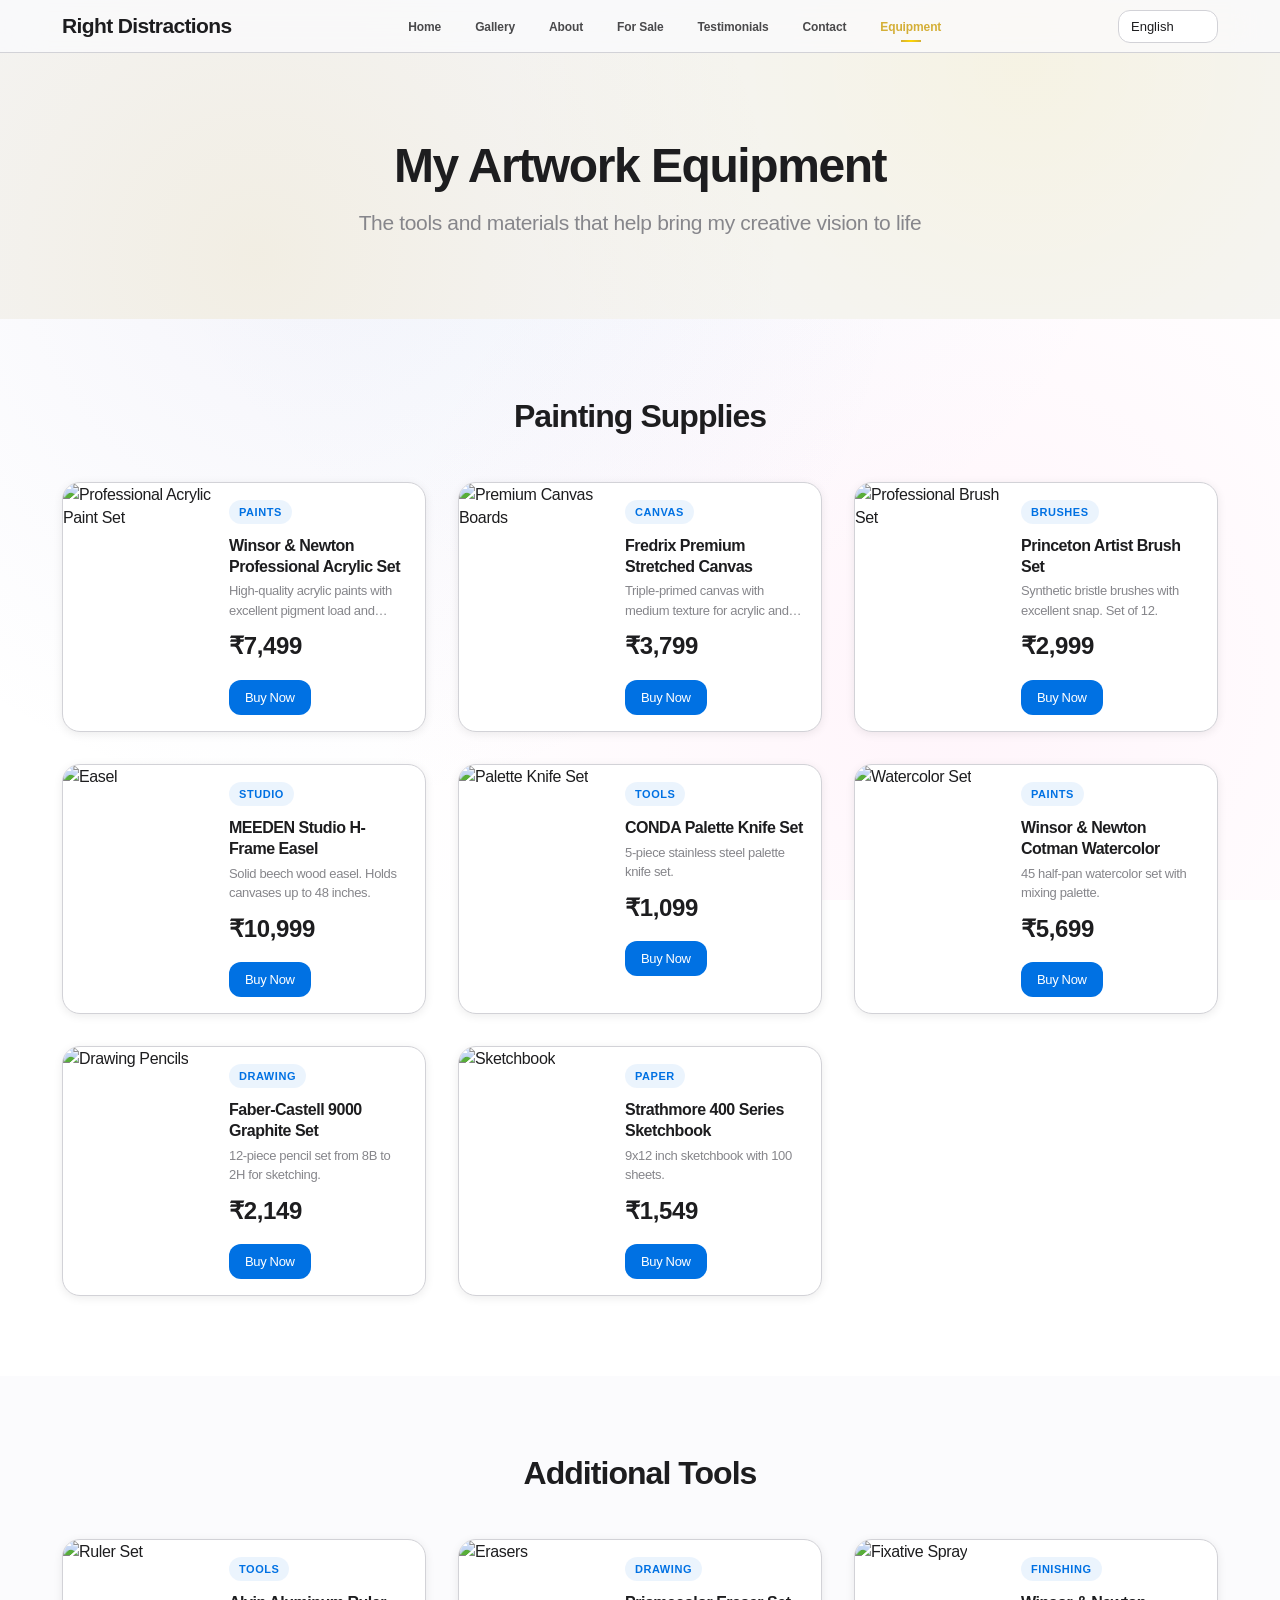
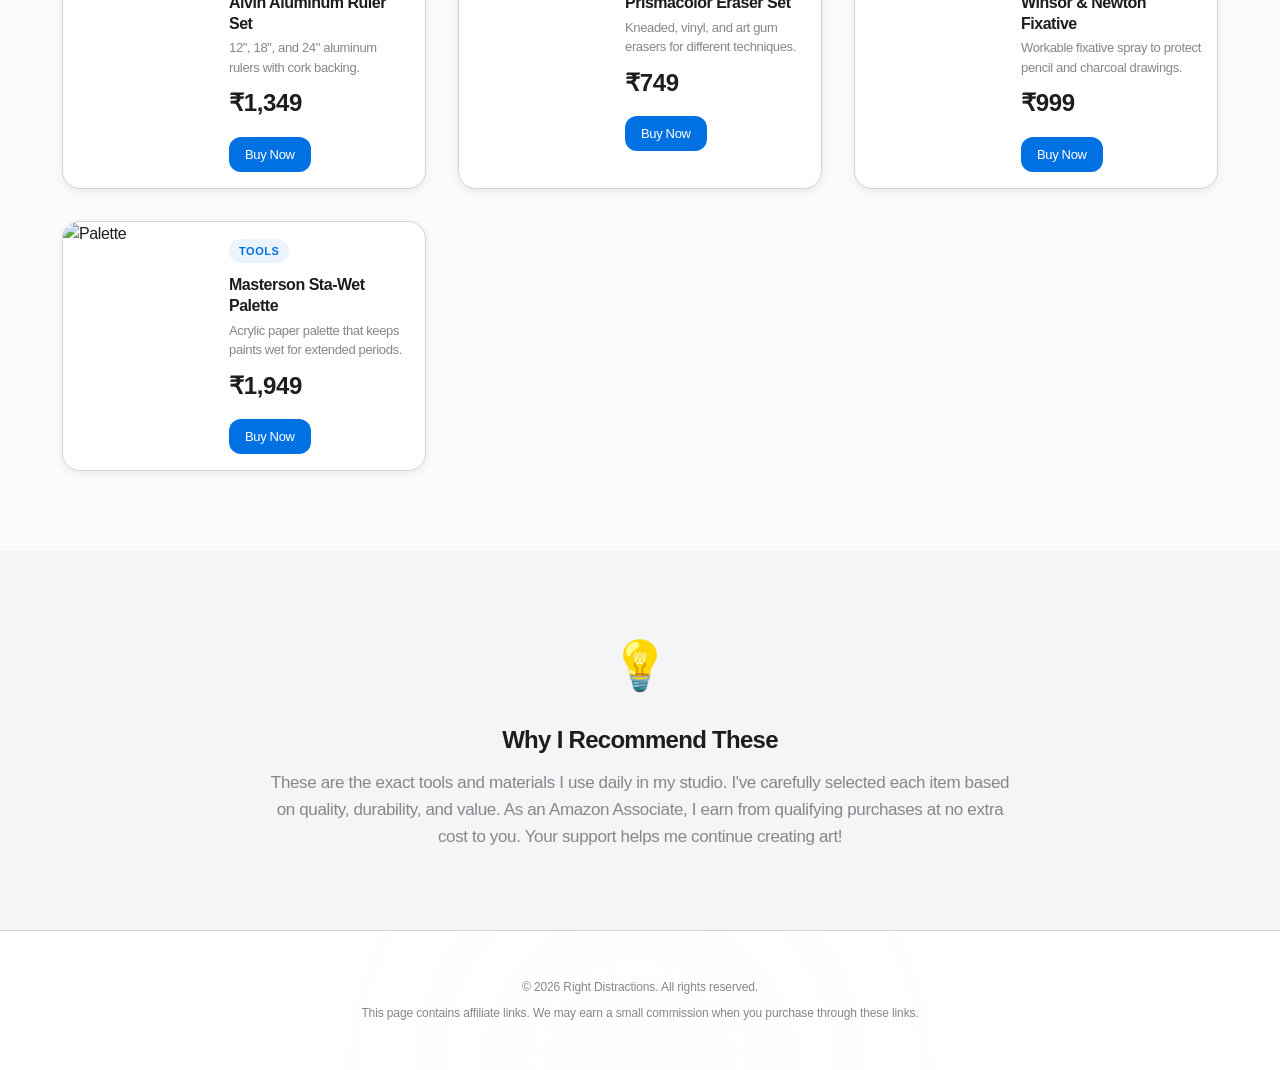
==== equipment.html @ 4f5cecbc "equipment page" ====
<!DOCTYPE html>
<html lang="en">
<head>
    <meta charset="UTF-8">
    <meta name="viewport" content="width=device-width, initial-scale=1.0">

    <!-- SEO Meta Tags -->
    <meta name="description" content="Artwork Equipment - Discover the tools and materials I use to create my masterpieces. Shop professional art supplies.">
    <meta name="keywords" content="art supplies, painting equipment, artist tools, professional art materials, brushes, canvas, paints">
    <meta name="author" content="Right Distractions">
    <meta name="robots" content="index, follow">
    <link rel="canonical" href="https://rightdistractions.com/equipment">
    
    <!-- Open Graph / Facebook -->
    <meta property="og:type" content="website">
    <meta property="og:url" content="https://rightdistractions.com/equipment">
    <meta property="og:title" content="My Artwork Equipment — Right Distractions">
    <meta property="og:description" content="Discover the tools and materials I use to create my masterpieces.">
    <meta property="og:image" content="https://images.unsplash.com/photo-1513364776144-60967b0f800f?w=1200&h=630&fit=crop">
    
    <!-- Twitter -->
    <meta property="twitter:card" content="summary_large_image">
    <meta property="twitter:url" content="https://rightdistractions.com/equipment">
    <meta property="twitter:title" content="My Artwork Equipment — Right Distractions">
    <meta property="twitter:description" content="Discover the tools and materials I use to create my masterpieces.">
    <meta property="twitter:image" content="https://images.unsplash.com/photo-1513364776144-60967b0f800f?w=1200&h=630&fit=crop">
    
    <meta name="referrer" content="strict-origin-when-cross-origin">
    <meta http-equiv="X-Content-Type-Options" content="nosniff">
    <meta http-equiv="X-Frame-Options" content="SAMEORIGIN">
    <meta http-equiv="X-XSS-Protection" content="1; mode=block">

    <!-- Performance: Preconnect to external domains -->
    <link rel="preconnect" href="https://images.unsplash.com">
    <link rel="dns-prefetch" href="https://images.unsplash.com">
    
    <!-- Performance: Preload critical resources -->
    <link rel="preload" href="styles.css" as="style">
    
    <title>My Artwork Equipment — Right Distractions</title>
    <link rel="stylesheet" href="styles.css">
    <style>
        .equipment-page {
            background-image: 
                radial-gradient(circle at 25% 25%, rgba(120, 119, 198, 0.08) 0%, transparent 50%),
                radial-gradient(circle at 75% 75%, rgba(255, 119, 198, 0.08) 0%, transparent 50%),
                radial-gradient(circle at 50% 10%, rgba(119, 198, 255, 0.06) 0%, transparent 50%),
                linear-gradient(135deg, rgba(255, 255, 255, 0.7) 0%, rgba(255, 255, 255, 0) 70%);
            background-position: 25% 25%, 75% 75%, 50% 10%, 0 0;
            background-size: 100% 100%, 100% 100%, 100% 100%, 100% 100%;
            background-repeat: no-repeat, no-repeat, no-repeat, no-repeat;
            background-attachment: fixed, fixed, fixed, fixed;
        }
        
        .equipment-page .container::before {
            display: none;
        }
        
        /* Back to Top Button - Equipment Page */
        .back-to-top {
            opacity: 0;
            visibility: hidden;
            transform: translateY(20px);
            transition: all 0.3s ease;
        }
        
        .back-to-top.visible {
            opacity: 1;
            visibility: visible;
            transform: translateY(0);
        }
    </style>

    <!-- Google tag (gtag.js) -->
    <script async src="https://www.googletagmanager.com/gtag/js?id=G-NQR70B5Y78"></script>
    <script>
        window.dataLayer = window.dataLayer || [];
        function gtag(){dataLayer.push(arguments);}
        gtag('js', new Date());
        gtag('config', 'G-NQR70B5Y78');
    </script>
    
    <!-- Service Worker Registration for caching -->
    <script>
        if ('serviceWorker' in navigator) {
            window.addEventListener('load', () => {
                navigator.serviceWorker.register('/sw.js')
                    .then((registration) => {
                        console.log('SW registered: ', registration);
                    })
                    .catch((error) => {
                        console.log('SW registration failed: ', error);
                    });
            });
        }
    </script>
</head>
<body class="equipment-page">
    <header class="header">
        <nav class="nav">
            <div class="nav-brand">
                <a href="index.html"><h1>Right Distractions</h1></a>
            </div>
            <ul class="nav-menu">
                <li><a href="index.html#home" class="nav-link" data-i18n="nav.home">Home</a></li>
                <li><a href="index.html#gallery" class="nav-link" data-i18n="nav.gallery">Gallery</a></li>
                <li><a href="index.html#about" class="nav-link" data-i18n="nav.about">About</a></li>
                <li><a href="index.html#for-sale" class="nav-link" data-i18n="nav.forsale">For Sale</a></li>
                <li><a href="index.html#testimonials" class="nav-link" data-i18n="nav.testimonials">Testimonials</a></li>
                <li><a href="index.html#contact" class="nav-link" data-i18n="nav.contact">Contact</a></li>
                <li><a href="equipment.html" class="nav-link active" data-i18n="nav.equipment">Equipment</a></li>
            </ul>
            <div class="hamburger">
                <span></span>
                <span></span>
                <span></span>
            </div>
            <div class="language-switcher">
                <select id="languageSelect" aria-label="Select language">
                    <option value="en">English</option>
                    <option value="es">Español</option>
                    <option value="fr">Français</option>
                    <option value="de">Deutsch</option>
                    <option value="kn">ಕನ್ನಡ</option>
                </select>
            </div>
        </nav>
    </header>

    <main>
        <!-- Equipment Hero Section -->
        <section class="equipment-hero">
            <div class="container">
                <div class="equipment-hero-content">
                    <h1 class="equipment-hero-title" data-i18n="equipment.heroTitle">My Artwork Equipment</h1>
                    <p class="equipment-hero-subtitle" data-i18n="equipment.heroSubtitle">The tools and materials that help bring my creative vision to life</p>
                </div>
            </div>
        </section>

        <!-- Painting Supplies Section -->
        <section class="equipment-section">
            <div class="container">
                <h2 class="section-title" data-i18n="equipment.paintingSupplies">Painting Supplies</h2>
                <div class="equipment-grid compact-grid">
                    <!-- Equipment Item 1 -->
                    <div class="equipment-card compact">
                        <div class="equipment-image">
                            <img src="https://images.unsplash.com/photo-1513364776144-60967b0f800f?w=300&h=200&fit=crop" alt="Professional Acrylic Paint Set">
                        </div>
                        <div class="equipment-info">
                            <span class="equipment-category">Paints</span>
                            <h3 class="equipment-name">Winsor & Newton Professional Acrylic Set</h3>
                            <p class="equipment-description">High-quality acrylic paints with excellent pigment load and lightfastness.</p>
                            <div class="equipment-price">₹7,499</div>
                            <a href="https://www.amazon.in/s?k=Winsor+%26+Newton+Professional+Acrylic+Set" target="_blank" class="equipment-buy-btn small" data-i18n="equipment.buyNow">Buy Now</a>
                        </div>
                    </div>

                    <!-- Equipment Item 2 -->
                    <div class="equipment-card compact">
                        <div class="equipment-image">
                            <img src="https://images.unsplash.com/photo-1460661419201-fd4cecdf8a8b?w=300&h=200&fit=crop" alt="Premium Canvas Boards">
                        </div>
                        <div class="equipment-info">
                            <span class="equipment-category">Canvas</span>
                            <h3 class="equipment-name">Fredrix Premium Stretched Canvas</h3>
                            <p class="equipment-description">Triple-primed canvas with medium texture for acrylic and oil.</p>
                            <div class="equipment-price">₹3,799</div>
                            <a href="https://www.amazon.in/s?k=Canvas+Board+Painting" target="_blank" class="equipment-buy-btn small" data-i18n="equipment.buyNow">Buy Now</a>
                        </div>
                    </div>

                    <!-- Equipment Item 3 -->
                    <div class="equipment-card compact">
                        <div class="equipment-image">
                            <img src="https://images.unsplash.com/photo-1578301978693-85fa9c0320b9?w=300&h=200&fit=crop" alt="Professional Brush Set">
                        </div>
                        <div class="equipment-info">
                            <span class="equipment-category">Brushes</span>
                            <h3 class="equipment-name">Princeton Artist Brush Set</h3>
                            <p class="equipment-description">Synthetic bristle brushes with excellent snap. Set of 12.</p>
                            <div class="equipment-price">₹2,999</div>
                            <a href="https://www.amazon.in/s?k=Artist+Paint+Brush+Set" target="_blank" class="equipment-buy-btn small" data-i18n="equipment.buyNow">Buy Now</a>
                        </div>
                    </div>

                    <!-- Equipment Item 4 -->
                    <div class="equipment-card compact">
                        <div class="equipment-image">
                            <img src="https://images.unsplash.com/photo-1536924940846-227afb31e2a5?w=300&h=200&fit=crop" alt="Easel">
                        </div>
                        <div class="equipment-info">
                            <span class="equipment-category">Studio</span>
                            <h3 class="equipment-name">MEEDEN Studio H-Frame Easel</h3>
                            <p class="equipment-description">Solid beech wood easel. Holds canvases up to 48 inches.</p>
                            <div class="equipment-price">₹10,999</div>
                            <a href="https://www.amazon.in/s?k=Wooden+Artist+Easel" target="_blank" class="equipment-buy-btn small" data-i18n="equipment.buyNow">Buy Now</a>
                        </div>
                    </div>

                    <!-- Equipment Item 5 -->
                    <div class="equipment-card compact">
                        <div class="equipment-image">
                            <img src="https://images.unsplash.com/photo-1541963463532-d68292c34b19?w=300&h=200&fit=crop" alt="Palette Knife Set">
                        </div>
                        <div class="equipment-info">
                            <span class="equipment-category">Tools</span>
                            <h3 class="equipment-name">CONDA Palette Knife Set</h3>
                            <p class="equipment-description">5-piece stainless steel palette knife set.</p>
                            <div class="equipment-price">₹1,099</div>
                            <a href="https://www.amazon.in/s?k=Palette+Knife+Set+Painting" target="_blank" class="equipment-buy-btn small" data-i18n="equipment.buyNow">Buy Now</a>
                        </div>
                    </div>

                    <!-- Equipment Item 6 -->
                    <div class="equipment-card compact">
                        <div class="equipment-image">
                            <img src="https://images.unsplash.com/photo-1505909182942-e2f09aee3e89?w=300&h=200&fit=crop" alt="Watercolor Set">
                        </div>
                        <div class="equipment-info">
                            <span class="equipment-category">Paints</span>
                            <h3 class="equipment-name">Winsor & Newton Cotman Watercolor</h3>
                            <p class="equipment-description">45 half-pan watercolor set with mixing palette.</p>
                            <div class="equipment-price">₹5,699</div>
                            <a href="https://www.amazon.in/s?k=Watercolor+Paint+Set+India" target="_blank" class="equipment-buy-btn small" data-i18n="equipment.buyNow">Buy Now</a>
                        </div>
                    </div>

                    <!-- Equipment Item 7 -->
                    <div class="equipment-card compact">
                        <div class="equipment-image">
                            <img src="https://images.unsplash.com/photo-1513519245088-0e12902e35ca?w=300&h=200&fit=crop" alt="Drawing Pencils">
                        </div>
                        <div class="equipment-info">
                            <span class="equipment-category">Drawing</span>
                            <h3 class="equipment-name">Faber-Castell 9000 Graphite Set</h3>
                            <p class="equipment-description">12-piece pencil set from 8B to 2H for sketching.</p>
                            <div class="equipment-price">₹2,149</div>
                            <a href="https://www.amazon.in/s?k=Faber+Castell+Drawing+Pencils" target="_blank" class="equipment-buy-btn small" data-i18n="equipment.buyNow">Buy Now</a>
                        </div>
                    </div>

                    <!-- Equipment Item 8 -->
                    <div class="equipment-card compact">
                        <div class="equipment-image">
                            <img src="https://images.unsplash.com/photo-1582555172866-f73bb12a2ab3?w=300&h=200&fit=crop" alt="Sketchbook">
                        </div>
                        <div class="equipment-info">
                            <span class="equipment-category">Paper</span>
                            <h3 class="equipment-name">Strathmore 400 Series Sketchbook</h3>
                            <p class="equipment-description">9x12 inch sketchbook with 100 sheets.</p>
                            <div class="equipment-price">₹1,549</div>
                            <a href="https://www.amazon.in/s?k=Artist+Sketchbook+A4+100+Sheets" target="_blank" class="equipment-buy-btn small" data-i18n="equipment.buyNow">Buy Now</a>
                        </div>
                    </div>
                </div>
            </div>
        </section>

        <!-- Additional Tools Section -->
        <section class="equipment-section additional-tools">
            <div class="container">
                <h2 class="section-title" data-i18n="equipment.additionalTools">Additional Tools</h2>
                <div class="equipment-grid">
                    <!-- Tool Item 1 -->
                    <div class="equipment-card compact">
                        <div class="equipment-image">
                            <img src="https://images.unsplash.com/photo-1605721911519-3dfeb3be25e7?w=300&h=200&fit=crop" alt="Ruler Set">
                        </div>
                        <div class="equipment-info">
                            <span class="equipment-category">Tools</span>
                            <h3 class="equipment-name">Alvin Aluminum Ruler Set</h3>
                            <p class="equipment-description">12", 18", and 24" aluminum rulers with cork backing.</p>
                            <div class="equipment-price">₹1,349</div>
                            <a href="https://www.amazon.in/s?k=Aluminum+Scale+Ruler+Set" target="_blank" class="equipment-buy-btn small" data-i18n="equipment.buyNow">Buy Now</a>
                        </div>
                    </div>

                    <!-- Tool Item 2 -->
                    <div class="equipment-card compact">
                        <div class="equipment-image">
                            <img src="https://images.unsplash.com/photo-1596548438137-d51ea5c4485a?w=300&h=200&fit=crop" alt="Erasers">
                        </div>
                        <div class="equipment-info">
                            <span class="equipment-category">Drawing</span>
                            <h3 class="equipment-name">Prismacolor Eraser Set</h3>
                            <p class="equipment-description">Kneaded, vinyl, and art gum erasers for different techniques.</p>
                            <div class="equipment-price">₹749</div>
                            <a href="https://www.amazon.in/s?k=Art+Eraser+Set+Kneaded" target="_blank" class="equipment-buy-btn small" data-i18n="equipment.buyNow">Buy Now</a>
                        </div>
                    </div>

                    <!-- Tool Item 3 -->
                    <div class="equipment-card compact">
                        <div class="equipment-image">
                            <img src="https://images.unsplash.com/photo-1519681393784-d120267933ba?w=300&h=200&fit=crop" alt="Fixative Spray">
                        </div>
                        <div class="equipment-info">
                            <span class="equipment-category">Finishing</span>
                            <h3 class="equipment-name">Winsor & Newton Fixative</h3>
                            <p class="equipment-description">Workable fixative spray to protect pencil and charcoal drawings.</p>
                            <div class="equipment-price">₹999</div>
                            <a href="https://www.amazon.in/s?k=Drawing+Fixative+Spray" target="_blank" class="equipment-buy-btn small" data-i18n="equipment.buyNow">Buy Now</a>
                        </div>
                    </div>

                    <!-- Tool Item 4 -->
                    <div class="equipment-card compact">
                        <div class="equipment-image">
                            <img src="https://images.unsplash.com/photo-1565193566173-7a0ee3dbe261?w=300&h=200&fit=crop" alt="Palette">
                        </div>
                        <div class="equipment-info">
                            <span class="equipment-category">Tools</span>
                            <h3 class="equipment-name">Masterson Sta-Wet Palette</h3>
                            <p class="equipment-description">Acrylic paper palette that keeps paints wet for extended periods.</p>
                            <div class="equipment-price">₹1,949</div>
                            <a href="https://www.amazon.in/s?k=Stay+Wet+Palette+Acrylic" target="_blank" class="equipment-buy-btn small" data-i18n="equipment.buyNow">Buy Now</a>
                        </div>
                    </div>
                </div>
            </div>
        </section>

        <!-- Note Section -->
        <section class="equipment-note">
            <div class="container">
                <div class="note-content">
                    <div class="note-icon">💡</div>
                    <h3 data-i18n="equipment.noteTitle">Why I Recommend These</h3>
                    <p data-i18n="equipment.noteText">These are the exact tools and materials I use daily in my studio. I've carefully selected each item based on quality, durability, and value. As an Amazon Associate, I earn from qualifying purchases at no extra cost to you. Your support helps me continue creating art!</p>
                </div>
            </div>
        </section>
    </main>

    <footer class="footer">
        <p>&copy; 2026 Right Distractions. All rights reserved.</p>
        <p class="affiliate-note" data-i18n="equipment.affiliateNote">This page contains affiliate links. We may earn a small commission when you purchase through these links.</p>
    </footer>

    <!-- Back to Top Button -->
    <button id="backToTop" class="back-to-top" aria-label="Back to top">
        <svg viewBox="0 0 24 24" fill="none" stroke="currentColor" stroke-width="2.5" stroke-linecap="round" stroke-linejoin="round">
            <path d="M18 15l-6-6-6 6"/>
        </svg>
    </button>

    <script src="script.js"></script>
    <!-- Multi-Language Support -->
    <script>
        const translations = {
            en: {
                equipment: {
                    heroTitle: "My Artwork Equipment",
                    heroSubtitle: "The tools and materials that help bring my creative vision to life",
                    paintingSupplies: "Painting Supplies",
                    additionalTools: "Additional Tools",
                    buyNow: "Buy Now",
                    noteTitle: "Why I Recommend These",
                    noteText: "These are the exact tools and materials I use daily in my studio. I've carefully selected each item based on quality, durability, and value. As an Amazon Associate, I earn from qualifying purchases at no extra cost to you. Your support helps me continue creating art!",
                    affiliateNote: "This page contains affiliate links. We may earn a small commission when you purchase through these links."
                },
                nav: {
                    home: "Home",
                    gallery: "Gallery",
                    about: "About",
                    forsale: "For Sale",
                    testimonials: "Testimonials",
                    contact: "Contact",
                    equipment: "Equipment"
                }
            },
            es: {
                equipment: {
                    heroTitle: "Mi Equipo de Arte",
                    heroSubtitle: "Las herramientas y materiales que ayudan a dar vida a mi visión creativa",
                    paintingSupplies: "Materiales de Pintura",
                    additionalTools: "Herramientas Adicionales",
                    buyNow: "Comprar",
                    noteTitle: "Por Qué Recomiendo Estos",
                    noteText: "Estas son las herramientas y materiales exactos que uso diariamente en mi estudio. He seleccionado cuidadosamente cada artículo basándome en calidad, durabilidad y valor. Como Asociado de Amazon, gano de compras calificadas sin costo adicional para ti. ¡Tu apoyo me ayuda a continuar creando arte!",
                    affiliateNote: "Esta página contiene enlaces de afiliados. Podemos ganar una pequeña comisión cuando compras a través de estos enlaces."
                },
                nav: {
                    home: "Inicio",
                    gallery: "Galería",
                    about: "Acerca de",
                    forsale: "En Venta",
                    testimonials: "Testimonios",
                    contact: "Contacto",
                    equipment: "Equipo"
                }
            },
            fr: {
                equipment: {
                    heroTitle: "Mon Matériel d'Art",
                    heroSubtitle: "Les outils et matériaux qui donnent vie à ma vision créative",
                    paintingSupplies: "Fournitures de Peinture",
                    additionalTools: "Outils Supplémentaires",
                    buyNow: "Acheter",
                    noteTitle: "Pourquoi Je Recommande Ceux-ci",
                    noteText: "Ce sont les outils et matériaux exacts que j'utilise quotidiennement dans mon studio. J'ai soigneusement sélectionné chaque article en fonction de la qualité, de la durabilité et de la valeur. En tant qu'associé Amazon, je gagne des achats qualifiés sans coût supplémentaire pour vous. Votre soutien m'aide à continuer à créer de l'art!",
                    affiliateNote: "Cette page contient des liens d'affiliation. Nous pouvons gagner une petite commission lorsque vous achetez via ces liens."
                },
                nav: {
                    home: "Accueil",
                    gallery: "Galerie",
                    about: "À Propos",
                    forsale: "À Vendre",
                    testimonials: "Témoignages",
                    contact: "Contact",
                    equipment: "Équipement"
                }
            },
            de: {
                equipment: {
                    heroTitle: "Meine Kunstausstattung",
                    heroSubtitle: "Die Werkzeuge und Materialien, die meine kreative Vision zum Leben erwecken",
                    paintingSupplies: "Malzubehör",
                    additionalTools: "Zusätzliche Werkzeuge",
                    buyNow: "Kaufen",
                    noteTitle: "Warum Ich Diese Empfehle",
                    noteText: "Dies sind die genauen Werkzeuge und Materialien, die ich täglich in meinem Atelier verwende. Ich habe jeden Artikel sorgfältig auf der Grundlage von Qualität, Haltbarkeit und Wert ausgewählt. Als Amazon-Partner verdiene ich an qualifizierten Käufen ohne zusätzliche Kosten für Sie. Ihre Unterstützung hilft mir, Kunst weiterhin zu schaffen!",
                    affiliateNote: "Diese Seite enthält Affiliate-Links. Wir können eine kleine Provision verdienen, wenn Sie über diese Links kaufen."
                },
                nav: {
                    home: "Startseite",
                    gallery: "Galerie",
                    about: "Über",
                    forsale: "Zu Verkaufen",
                    testimonials: "Referenzen",
                    contact: "Kontakt",
                    equipment: "Ausrüstung"
                }
            },
            kn: {
                equipment: {
                    heroTitle: "ನನ್ನ ಕಲೆ ಉಪಕರಣಗಳು",
                    heroSubtitle: "ನನ್ನ ಸೃಜನಾತ್ಮಕ ದೃಷ್ಟಿಕೋನಕ್ಕೆ ಜೀವ ತುಂಬಲು ಸಹಾಯ ಮಾಡುವ ಸಾಧನಗಳು ಮತ್ತು ಸಾಮಗ್ರಿಗಳು",
                    paintingSupplies: "ಬಣ್ಣದ ಸಾಮಗ್ರಿಗಳು",
                    additionalTools: "ಹೆಚ್ಚುವರಿ ಸಾಧನಗಳು",
                    buyNow: "ಈಗ ಖರೀದಿಸಿ",
                    noteTitle: "ನಾನು ಏಕೆ ಇವನ್ನು ಶಿಫಾರಸು ಮಾಡುತ್ತೇನೆ",
                    noteText: "ಇವು ನನ್ನ ಸ್ಟುಡಿಯೋದಲ್ಲಿ ದಿನನಿತ್ಯ ಬಳಸುವ ನಿಖರವಾದ ಸಾಧನಗಳು ಮತ್ತು ಸಾಮಗ್ರಿಗಳು. ಗುಣಮಟ್ಟ, ಟಿಕಾವುಟಿ ಮತ್ತು ಮೌಲ್ಯದ ಆಧಾರದ ಮೇಲೆ ಪ್ರತಿ ವಸ್ತುವನ್ನು ಜಾಗರೂಕತೆಯಿಂದ ಆಯ್ಕೆ ಮಾಡಿದ್ದೇನೆ. ಅಮೆಜಾನ್ ಅಸೋಸಿಯೇಟ್ ಆಗಿ, ನಿಮಗೆ ಯಾವುದೇ ಅತಿರಿಕ್ತ ವೆಚ್ಚವಿಲ್ಲದೆ ಅರ್ಹ ಖರೀದಿಗಳಿಂದ ಗಳಿಸುತ್ತೇನೆ. ನಿಮ್ಮ ಬೆಂಬಲ ನನಗೆ ಕಲೆ ರಚಿಸುವುದನ್ನು ಮುಂದುವರಿಸಲು ಸಹಾಯ ಮಾಡುತ್ತದೆ!",
                    affiliateNote: "ಈ ಪುಟದಲ್ಲಿ ಅಂಗೀಕಾರಿತ ಲಿಂಕ್‌ಗಳಿವೆ. ಈ ಲಿಂಕ್‌ಗಳ ಮೂಲಕ ನೀವು ಖರೀದಿಸಿದಾಗ ನಾವು ಸಣ್ಣ ಕಮಿಷನ್ ಗಳಿಸಬಹುದು."
                },
                nav: {
                    home: "ಮುಖಪುಟ",
                    gallery: "ಗ್ಯಾಲರಿ",
                    about: "ಬಗ್ಗೆ",
                    forsale: "ಮಾರಾಟಕ್ಕೆ",
                    testimonials: "ಪ್ರಶಂಸೆಗಳು",
                    contact: "ಸಂಪರ್ಕ",
                    equipment: "ಉಪಕರಣಗಳು"
                }
            }
        };

        const i18n = {
            currentLang: localStorage.getItem('language') || 'en',
            
            init() {
                this.setLanguage(this.currentLang);
                const langSelect = document.getElementById('languageSelect');
                if (langSelect) {
                    langSelect.value = this.currentLang;
                    langSelect.addEventListener('change', (e) => {
                        this.setLanguage(e.target.value);
                    });
                }
            },
            
            setLanguage(lang) {
                this.currentLang = lang;
                localStorage.setItem('language', lang);
                this.updateContent();
            },
            
            updateContent() {
                const t = translations[this.currentLang];
                if (!t) return;
                
                // Update all elements with data-i18n attribute
                document.querySelectorAll('[data-i18n]').forEach(element => {
                    const keys = element.getAttribute('data-i18n').split('.');
                    let value = t;
                    for (const key of keys) {
                        value = value?.[key];
                    }
                    if (value) {
                        element.textContent = value;
                    }
                });
            }
        };

        // Initialize when DOM is loaded
        document.addEventListener('DOMContentLoaded', () => {
            i18n.init();
        });
    </script>
    <script>
        // Back to Top Button - Equipment Page
        (function() {
            const backToTopBtn = document.getElementById('backToTop');
            if (!backToTopBtn) return;
            
            function toggleButton() {
                if (window.pageYOffset > 300) {
                    backToTopBtn.classList.add('visible');
                } else {
                    backToTopBtn.classList.remove('visible');
                }
            }
            
            window.addEventListener('scroll', toggleButton);
            
            backToTopBtn.addEventListener('click', function() {
                window.scrollTo({
                    top: 0,
                    behavior: 'smooth'
                });
            });
            
            // Check initial position
            toggleButton();
        })();
    </script>
</body>
</html>
---- styles.css ----
/* Apple-inspired Reset and base styles */
* {
    margin: 0;
    padding: 0;
    box-sizing: border-box;
}

:root {
    --primary-color: #1d1d1f;
    --secondary-color: #000000;
    --accent-color: #0071e3;
    --text-primary: #1d1d1f;
    --text-secondary: #86868b;
    --bg-primary: #ffffff;
    --bg-secondary: #f5f5f7;
    --bg-tertiary: #fbfbfd;
    --shadow-light: 0 2px 10px rgba(0,0,0,0.08);
    --shadow-medium: 0 8px 30px rgba(0,0,0,0.12);
    --shadow-heavy: 0 20px 60px rgba(0,0,0,0.15);
    --border-color: #d2d2d7;
    --radius-small: 8px;
    --radius-medium: 12px;
    --radius-large: 18px;
    --transition-fast: 0.2s cubic-bezier(0.4, 0, 0.2, 1);
    --transition-smooth: 0.4s cubic-bezier(0.4, 0, 0.2, 1);
}

body {
    font-family: -apple-system, BlinkMacSystemFont, "SF Pro Display", "SF Pro Text", "Helvetica Neue", Helvetica, Arial, sans-serif;
    line-height: 1.47059;
    font-weight: 400;
    letter-spacing: -0.022em;
    color: var(--text-primary);
    background-color: var(--bg-primary);
    background-image: 
        /* Gold frame borders */
        linear-gradient(90deg, #D4AF37 0%, #FFD700 25%, #D4AF37 50%, #FFD700 75%, #D4AF37 100%),
        linear-gradient(0deg, #D4AF37 0%, #FFD700 25%, #D4AF37 50%, #FFD700 75%, #D4AF37 100%),
        /* Ornamental corners */
        radial-gradient(circle at 0% 0%, rgba(212, 175, 55, 0.3) 0%, transparent 20%),
        radial-gradient(circle at 100% 0%, rgba(212, 175, 55, 0.3) 0%, transparent 20%),
        radial-gradient(circle at 0% 100%, rgba(212, 175, 55, 0.3) 0%, transparent 20%),
        radial-gradient(circle at 100% 100%, rgba(212, 175, 55, 0.3) 0%, transparent 20%),
        /* Artistic background */
        radial-gradient(circle at 25% 25%, rgba(120, 119, 198, 0.08) 0%, transparent 50%),
        radial-gradient(circle at 75% 75%, rgba(255, 119, 198, 0.08) 0%, transparent 50%),
        radial-gradient(circle at 50% 10%, rgba(119, 198, 255, 0.06) 0%, transparent 50%),
        linear-gradient(135deg, rgba(255, 255, 255, 0.7) 0%, rgba(255, 255, 255, 0) 70%);
    background-position: 
        top 0 left 0, top 0 right 0, top left, top right, bottom left, bottom right,
        25% 25%, 75% 75%, 50% 10%, 0 0;
    background-size: 
        100% 20px, 100% 20px, 100px 100px, 100px 100px, 100px 100px, 100px 100px,
        100% 100%, 100% 100%, 100% 100%, 100% 100%;
    background-repeat: 
        repeat-x, repeat-x, no-repeat, no-repeat, no-repeat, no-repeat,
        no-repeat, no-repeat, no-repeat, no-repeat;
    background-attachment: 
        scroll, scroll, fixed, fixed, fixed, fixed,
        fixed, fixed, fixed, fixed;
    -webkit-font-smoothing: antialiased;
    -moz-osx-font-smoothing: grayscale;
}

/* Gold frame container */
.container {
    max-width: 1200px;
    margin: 0 auto;
    padding: 0 22px;
    position: relative;
}

.container::before {
    content: '';
    position: fixed;
    top: 0;
    left: 50%;
    transform: translateX(-50%);
    width: calc(100% - 40px);
    height: 100%;
    pointer-events: none;
    background: 
        /* Gold frame sides */
        linear-gradient(90deg, #D4AF37 0%, #FFD700 50%, #D4AF37 100%),
        linear-gradient(90deg, #D4AF37 0%, #FFD700 50%, #D4AF37 100%),
        /* Decorative patterns */
        repeating-linear-gradient(45deg, transparent, transparent 10px, rgba(212, 175, 55, 0.1) 10px, rgba(212, 175, 55, 0.1) 20px),
        repeating-linear-gradient(-45deg, transparent, transparent 10px, rgba(255, 215, 0, 0.1) 10px, rgba(255, 215, 0, 0.1) 20px);
    background-size: 
        4px 100%, 4px 100%, 100% 100%, 100% 100%;
    background-position: 
        left 0 top 0, right 0 top 0, 0 0, 0 0;
    background-repeat: 
        repeat-y, repeat-y, repeat, repeat;
    z-index: -1;
}

/* Typography */
h1, h2, h3 {
    font-weight: 600;
    letter-spacing: -0.03em;
}

h1 {
    font-size: 56px;
    line-height: 1.07143;
}

h2 {
    font-size: 48px;
    line-height: 1.08349;
}

h3 {
    font-size: 32px;
    line-height: 1.125;
}

.section-title {
    font-size: 48px;
    text-align: center;
    margin-bottom: 48px;
    color: var(--text-primary);
    font-weight: 600;
}

/* Apple-style Navigation */
.header {
    position: fixed;
    top: 0;
    width: 100%;
    background: rgba(251, 251, 253, 0.8);
    backdrop-filter: saturate(180%) blur(20px);
    -webkit-backdrop-filter: saturate(180%) blur(20px);
    z-index: 1000;
    border-bottom: 1px solid var(--border-color);
    transition: all 0.5s cubic-bezier(0.4, 0, 0.2, 1);
    transform: translateY(0);
}

.header.hidden {
    transform: translateY(-100%);
}

.nav {
    display: flex;
    justify-content: space-between;
    align-items: center;
    padding: 0 22px;
    height: 52px;
    max-width: 1200px;
    margin: 0 auto;
}

.nav-brand h1 {
    font-size: 21px;
    font-weight: 600;
    color: var(--text-primary);
    transition: all 0.3s cubic-bezier(0.4, 0, 0.2, 1);
}

.nav-brand h1:hover {
    transform: scale(1.05);
}

.nav-menu {
    display: flex;
    list-style: none;
    gap: 34px;
}

.nav-link {
    text-decoration: none;
    color: var(--text-primary);
    font-size: 12px;
    font-weight: 600;
    letter-spacing: -0.01em;
    transition: all 0.3s cubic-bezier(0.4, 0, 0.2, 1);
    opacity: 0.8;
    position: relative;
}

.nav-link::after {
    content: '';
    position: absolute;
    bottom: -8px;
    left: 50%;
    transform: translateX(-50%) scaleX(0);
    width: 20px;
    height: 2px;
    background: linear-gradient(90deg, #D4AF37, #FFD700, #D4AF37);
    transition: all 0.3s cubic-bezier(0.4, 0, 0.2, 1);
}

.nav-link:hover,
.nav-link.active {
    color: #D4AF37;
    opacity: 1;
}

.nav-link:hover::after,
.nav-link.active::after {
    transform: translateX(-50%) scaleX(1);
}

.hamburger {
    display: none;
    flex-direction: column;
    cursor: pointer;
    width: 18px;
    height: 14px;
    transition: all 0.3s cubic-bezier(0.4, 0, 0.2, 1);
}

/* Language Switcher */
.language-switcher {
    position: relative;
}

.language-switcher select {
    background: var(--bg-primary);
    border: 1px solid var(--border-color);
    border-radius: var(--radius-medium);
    padding: 8px 12px;
    font-size: 13px;
    font-weight: 500;
    color: var(--text-primary);
    cursor: pointer;
    appearance: none;
    -webkit-appearance: none;
    min-width: 100px;
    transition: all var(--transition-fast);
}

.language-switcher select:hover {
    border-color: #D4AF37;
}

.language-switcher select:focus {
    outline: none;
    border-color: #D4AF37;
    box-shadow: 0 0 0 3px rgba(212, 175, 55, 0.1);
}

/* Mobile: hide language switcher, show in menu */
@media (max-width: 768px) {
    .language-switcher {
        display: none;
    }
    
    .nav-menu.active .language-switcher {
        display: block;
        margin-top: 20px;
        padding: 0 20px;
    }
    
    .nav-menu.active .language-switcher select {
        width: 100%;
    }
}
.hamburger span {
    width: 100%;
    height: 1px;
    background: var(--text-primary);
    margin: 3px 0;
    transition: all 0.3s cubic-bezier(0.4, 0, 0.2, 1);
}

.hamburger.active span:nth-child(1) {
    transform: rotate(45deg) translate(5px, 5px);
}

.hamburger.active span:nth-child(2) {
    opacity: 0;
}

.hamburger.active span:nth-child(3) {
    transform: rotate(-45deg) translate(7px, -6px);
}

/* Apple-style Hero Section */
.hero {
    min-height: 100vh;
    display: flex;
    align-items: center;
    background: linear-gradient(rgba(0, 0, 0, 0.4), rgba(0, 0, 0, 0.4)), 
                url('https://images.unsplash.com/photo-1513364776144-60967b0f800f?w=1920&h=1080&fit=crop') center/cover no-repeat;
    padding: 0 22px;
    margin-top: 52px;
    position: relative;
    overflow: hidden;
}

.hero::before {
    content: '';
    position: absolute;
    top: 0;
    left: 0;
    right: 0;
    height: 1px;
    background: linear-gradient(to right, transparent, var(--border-color), transparent);
}

.hero::after {
    content: '';
    position: absolute;
    top: 0;
    left: 0;
    right: 0;
    bottom: 0;
    background: linear-gradient(135deg, rgba(0, 0, 0, 0.3) 0%, rgba(0, 0, 0, 0.1) 100%);
    z-index: 1;
}

.hero-content {
    flex: 1;
    max-width: 680px;
    margin: 0 auto;
    text-align: center;
    padding: 120px 0;
    position: relative;
    z-index: 2;
    opacity: 0;
    transform: translateY(30px);
    animation: heroFadeIn 1.2s cubic-bezier(0.4, 0, 0.2, 1) forwards;
}

@keyframes heroFadeIn {
    to {
        opacity: 1;
        transform: translateY(0);
    }
}

.hero-title {
    font-size: 56px;
    line-height: 1.07143;
    font-weight: 600;
    letter-spacing: -0.005em;
    margin-bottom: 24px;
    color: white;
    opacity: 0;
    transform: translateY(20px);
    animation: titleSlideIn 0.8s cubic-bezier(0.4, 0, 0.2, 1) 0.3s forwards;
}

@keyframes titleSlideIn {
    to {
        opacity: 1;
        transform: translateY(0);
    }
}

.hero-subtitle {
    font-size: 21px;
    line-height: 1.381;
    font-weight: 400;
    letter-spacing: 0.016em;
    color: rgba(255, 255, 255, 0.9);
    margin-bottom: 48px;
    opacity: 0;
    transform: translateY(20px);
    animation: subtitleSlideIn 0.8s cubic-bezier(0.4, 0, 0.2, 1) 0.6s forwards;
}

@keyframes subtitleSlideIn {
    to {
        opacity: 1;
        transform: translateY(0);
    }
}

.cta-button {
    display: inline-block;
    background: var(--accent-color);
    color: white;
    padding: 12px 24px;
    text-decoration: none;
    border-radius: var(--radius-medium);
    font-size: 17px;
    font-weight: 400;
    letter-spacing: -0.022em;
    transition: all 0.4s cubic-bezier(0.4, 0, 0.2, 1);
    box-shadow: var(--shadow-light);
    position: relative;
    z-index: 2;
    opacity: 0;
    transform: translateY(20px);
    animation: buttonSlideIn 0.8s cubic-bezier(0.4, 0, 0.2, 1) 0.9s forwards;
    overflow: hidden;
}

@keyframes buttonSlideIn {
    to {
        opacity: 1;
        transform: translateY(0);
    }
}

.cta-button::before {
    content: '';
    position: absolute;
    top: 0;
    left: -100%;
    width: 100%;
    height: 100%;
    background: linear-gradient(90deg, transparent, rgba(255, 255, 255, 0.2), transparent);
    transition: left 0.6s cubic-bezier(0.4, 0, 0.2, 1);
}

.cta-button:hover::before {
    left: 100%;
}

.cta-button:hover {
    background: #0077ed;
    transform: translateY(-2px);
    box-shadow: 0 8px 30px rgba(0, 119, 237, 0.3);
}

.hero-image {
    display: none;
}

/* Apple-style Gallery Section */
.gallery-section {
    padding: 120px 0;
    background: var(--bg-secondary);
    background-image: 
        /* Gold ornamental frame */
        linear-gradient(90deg, #D4AF37 0%, #FFD700 25%, #D4AF37 50%, #FFD700 75%, #D4AF37 100%),
        linear-gradient(0deg, #D4AF37 0%, #FFD700 25%, #D4AF37 50%, #FFD700 75%, #D4AF37 100%),
        /* Corner decorations */
        radial-gradient(circle at 0% 0%, rgba(212, 175, 55, 0.2) 0%, transparent 15%),
        radial-gradient(circle at 100% 0%, rgba(212, 175, 55, 0.2) 0%, transparent 15%),
        radial-gradient(circle at 0% 100%, rgba(212, 175, 55, 0.2) 0%, transparent 15%),
        radial-gradient(circle at 100% 100%, rgba(212, 175, 55, 0.2) 0%, transparent 15%),
        /* Original artistic background */
        radial-gradient(circle at 30% 70%, rgba(120, 119, 198, 0.12) 0%, transparent 40%),
        radial-gradient(circle at 70% 30%, rgba(255, 119, 198, 0.12) 0%, transparent 40%),
        linear-gradient(45deg, rgba(255, 255, 255, 0.5) 0%, rgba(255, 255, 255, 0) 60%);
    background-position: 
        top 0 left 0, top 0 right 0, top left, top right, bottom left, bottom right,
        30% 70%, 70% 30%, 0 0;
    background-size: 
        100% 15px, 100% 15px, 80px 80px, 80px 80px, 80px 80px, 80px 80px,
        100% 100%, 100% 100%, 100% 100%;
    background-repeat: 
        repeat-x, repeat-x, no-repeat, no-repeat, no-repeat, no-repeat,
        no-repeat, no-repeat, no-repeat;
    background-attachment: 
        scroll, scroll, fixed, fixed, fixed, fixed,
        fixed, fixed, fixed;
}

.filter-buttons {
    display: flex;
    justify-content: center;
    gap: 16px;
    margin-bottom: 64px;
    flex-wrap: wrap;
}

.filter-btn {
    background: var(--bg-primary);
    border: 1px solid var(--border-color);
    color: var(--text-primary);
    padding: 8px 16px;
    border-radius: var(--radius-large);
    cursor: pointer;
    font-size: 12px;
    font-weight: 400;
    letter-spacing: -0.01em;
    transition: all var(--transition-fast);
    min-width: 80px;
}

.filter-btn:hover {
    background: var(--bg-tertiary);
}

.filter-btn.active {
    background: var(--text-primary);
    color: white;
    border-color: var(--text-primary);
}

.gallery-grid {
    display: grid;
    grid-template-columns: repeat(auto-fit, minmax(300px, 1fr));
    gap: 32px;
}

.gallery-item {
    background: var(--bg-primary);
    border-radius: var(--radius-large);
    overflow: hidden;
    box-shadow: var(--shadow-light);
    transition: all var(--transition-smooth);
    cursor: pointer;
    border: 1px solid var(--border-color);
    position: relative;
}

.gallery-item::before {
    content: '';
    position: absolute;
    top: -2px;
    left: -2px;
    right: -2px;
    bottom: -2px;
    background: linear-gradient(45deg, #D4AF37, #FFD700, #D4AF37, #FFD700, #D4AF37);
    border-radius: var(--radius-large);
    z-index: -1;
    opacity: 0;
    transition: opacity var(--transition-fast);
}

.gallery-item:hover::before {
    opacity: 1;
}

.gallery-item:hover {
    transform: translateY(-4px);
    box-shadow: var(--shadow-heavy);
    border-color: transparent;
}

.gallery-item.hidden {
    display: none;
}

.gallery-image {
    width: 100%;
    height: 280px;
    background: linear-gradient(135deg, #667eea 0%, #764ba2 100%);
    display: flex;
    align-items: center;
    justify-content: center;
    color: white;
    font-size: 17px;
    font-weight: 600;
    letter-spacing: -0.022em;
}

.gallery-info {
    padding: 24px;
}

.gallery-title {
    font-size: 19px;
    margin-bottom: 8px;
    color: var(--text-primary);
    font-weight: 600;
}

.gallery-category {
    display: inline-block;
    background: var(--accent-color);
    color: white;
    padding: 4px 12px;
    border-radius: var(--radius-small);
    font-size: 11px;
    font-weight: 600;
    letter-spacing: 0.06em;
    text-transform: uppercase;
    margin-bottom: 12px;
}

.gallery-description {
    color: var(--text-secondary);
    font-size: 15px;
    line-height: 1.47059;
    font-weight: 400;
}

/* Apple-style About Section */
.about-section {
    padding: 120px 0;
    background: var(--bg-primary);
    background-image: 
        radial-gradient(circle at 80% 20%, rgba(119, 198, 255, 0.1) 0%, transparent 50%),
        radial-gradient(circle at 20% 80%, rgba(255, 119, 198, 0.1) 0%, transparent 50%),
        linear-gradient(225deg, rgba(255, 255, 255, 0.6) 0%, rgba(255, 255, 255, 0) 70%);
    background-attachment: fixed;
}

.about-content {
    display: grid;
    grid-template-columns: 1fr 1fr;
    gap: 80px;
    align-items: center;
    max-width: 1200px;
    margin: 0 auto;
    padding: 0 22px;
}

.about-text p {
    font-size: 19px;
    line-height: 1.47059;
    font-weight: 400;
    color: var(--text-secondary);
    margin-bottom: 24px;
}

.artist-stats {
    display: flex;
    gap: 48px;
    margin-top: 48px;
}

.stat {
    text-align: center;
}

.stat-number {
    display: block;
    font-size: 32px;
    font-weight: 600;
    color: var(--text-primary);
    letter-spacing: -0.03em;
}

.stat-label {
    color: var(--text-secondary);
    font-size: 14px;
    font-weight: 400;
    letter-spacing: -0.01em;
}

.about-image {
    width: 100%;
    height: 400px;
    background: linear-gradient(135deg, #a8edea 0%, #fed6e3 100%);
    border-radius: var(--radius-large);
    display: flex;
    align-items: center;
    justify-content: center;
    color: var(--text-primary);
    font-size: 17px;
    font-weight: 600;
}

/* Apple-style Contact Section */
.contact-section {
    padding: 120px 0;
    background: var(--bg-secondary);
    background-image: 
        radial-gradient(circle at 25% 25%, rgba(255, 119, 198, 0.12) 0%, transparent 40%),
        radial-gradient(circle at 75% 75%, rgba(120, 119, 198, 0.12) 0%, transparent 40%),
        linear-gradient(135deg, rgba(255, 255, 255, 0.5) 0%, rgba(255, 255, 255, 0) 60%);
    background-attachment: fixed;
}

.contact-content {
    display: grid;
    grid-template-columns: 1fr 1fr;
    gap: 80px;
    max-width: 1200px;
    margin: 0 auto;
    padding: 0 22px;
}

.contact-info h3 {
    font-size: 32px;
    margin-bottom: 24px;
    color: var(--text-primary);
    font-weight: 600;
}

.contact-info p {
    font-size: 19px;
    line-height: 1.47059;
    color: var(--text-secondary);
    margin-bottom: 32px;
}

.contact-details {
    display: flex;
    flex-direction: column;
    gap: 16px;
}

.contact-item {
    color: var(--text-primary);
    font-size: 17px;
    font-weight: 400;
}

.contact-item strong {
    font-weight: 600;
}

.contact-form {
    background: var(--bg-primary);
    padding: 32px;
    border-radius: var(--radius-large);
    box-shadow: var(--shadow-light);
    border: 1px solid var(--border-color);
}

.form-group {
    margin-bottom: 24px;
}

.form-group input,
.form-group textarea {
    width: 100%;
    padding: 16px;
    border: 1px solid var(--border-color);
    border-radius: var(--radius-medium);
    font-family: inherit;
    font-size: 17px;
    background: var(--bg-primary);
    transition: all var(--transition-fast);
    -webkit-appearance: none;
    appearance: none;
}

.form-group input:focus,
.form-group textarea:focus {
    outline: none;
    border-color: var(--accent-color);
    box-shadow: 0 0 0 4px rgba(0, 113, 227, 0.1);
}

.submit-btn {
    background: var(--accent-color);
    color: white;
    border: none;
    padding: 16px 32px;
    border-radius: var(--radius-medium);
    cursor: pointer;
    font-size: 17px;
    font-weight: 400;
    letter-spacing: -0.022em;
    transition: all var(--transition-fast);
    width: 100%;
}

.submit-btn:hover {
    background: #0077ed;
    box-shadow: var(--shadow-medium);
}

.whatsapp-container {
    display: flex;
    justify-content: center;
    align-items: center;
}

.whatsapp-card {
    background: var(--bg-primary);
    padding: 40px;
    border-radius: var(--radius-large);
    box-shadow: var(--shadow-light);
    border: 1px solid var(--border-color);
    text-align: center;
    max-width: 400px;
    width: 100%;
}

.whatsapp-icon {
    width: 80px;
    height: 80px;
    background: linear-gradient(135deg, #25D366 0%, #128C7E 100%);
    border-radius: 50%;
    display: flex;
    align-items: center;
    justify-content: center;
    margin: 0 auto 24px;
    color: white;
}

.whatsapp-icon svg {
    width: 40px;
    height: 40px;
}

.whatsapp-card h3 {
    font-family: 'Georgia', 'Times New Roman', serif;
    font-size: 24px;
    color: var(--text-primary);
    margin-bottom: 16px;
    font-weight: 400;
}

.whatsapp-card p {
    font-family: 'Georgia', 'Times New Roman', serif;
    font-size: 16px;
    line-height: 1.6;
    color: var(--text-secondary);
    margin-bottom: 24px;
}

.whatsapp-btn {
    display: inline-flex;
    align-items: center;
    justify-content: center;
    gap: 12px;
    background: linear-gradient(135deg, #25D366 0%, #128C7E 100%);
    color: white;
    padding: 16px 32px;
    border-radius: var(--radius-medium);
    text-decoration: none;
    font-size: 17px;
    font-weight: 400;
    letter-spacing: -0.022em;
    transition: all var(--transition-fast);
    width: 100%;
    border: none;
    cursor: pointer;
    font-family: 'Georgia', 'Times New Roman', serif;
}

.whatsapp-btn:hover {
    transform: translateY(-2px);
    box-shadow: var(--shadow-medium);
    background: linear-gradient(135deg, #22c35e 0%, #107a6e 100%);
}

.whatsapp-status {
    display: flex;
    align-items: center;
    justify-content: center;
    gap: 8px;
    margin-top: 20px;
    font-size: 14px;
    color: var(--text-light);
}

.status-dot {
    width: 8px;
    height: 8px;
    background: #25D366;
    border-radius: 50%;
    animation: pulse 2s infinite;
}

@keyframes pulse {
    0%, 100% { opacity: 1; }
    50% { opacity: 0.5; }
}

/* Instagram Section */
.instagram-section {
    padding: 120px 0;
    background: var(--bg-primary);
    background-image: 
        /* Gold ornamental frame */
        linear-gradient(90deg, #D4AF37 0%, #FFD700 25%, #D4AF37 50%, #FFD700 75%, #D4AF37 100%),
        linear-gradient(0deg, #D4AF37 0%, #FFD700 25%, #D4AF37 50%, #FFD700 75%, #D4AF37 100%),
        /* Corner decorations */
        radial-gradient(circle at 0% 0%, rgba(212, 175, 55, 0.2) 0%, transparent 15%),
        radial-gradient(circle at 100% 0%, rgba(212, 175, 55, 0.2) 0%, transparent 15%),
        radial-gradient(circle at 0% 100%, rgba(212, 175, 55, 0.2) 0%, transparent 15%),
        radial-gradient(circle at 100% 100%, rgba(212, 175, 55, 0.2) 0%, transparent 15%),
        /* Artistic background */
        radial-gradient(circle at 50% 50%, rgba(255, 119, 198, 0.08) 0%, transparent 50%),
        linear-gradient(135deg, rgba(255, 255, 255, 0.6) 0%, rgba(255, 255, 255, 0) 70%);
    background-position: 
        top 0 left 0, top 0 right 0, top left, top right, bottom left, bottom right,
        50% 50%, 0 0;
    background-size: 
        100% 15px, 100% 15px, 80px 80px, 80px 80px, 80px 80px, 80px 80px,
        100% 100%, 100% 100%;
    background-repeat: 
        repeat-x, repeat-x, no-repeat, no-repeat, no-repeat, no-repeat,
        no-repeat, no-repeat;
    background-attachment: 
        scroll, scroll, fixed, fixed, fixed, fixed,
        fixed, fixed;
}

.instagram-content {
    display: grid;
    grid-template-columns: 1fr 1fr;
    gap: 80px;
    align-items: center;
    max-width: 1200px;
    margin: 0 auto;
    padding: 0 22px;
}

.instagram-info h2 {
    color: var(--text-primary);
    margin-bottom: 24px;
    font-size: 48px;
    font-weight: 600;
}

.instagram-info p {
    font-size: 19px;
    line-height: 1.47059;
    color: var(--text-secondary);
    margin-bottom: 32px;
}

.instagram-button {
    display: inline-flex;
    align-items: center;
    gap: 12px;
    background: linear-gradient(45deg, #E4405F, #F77737, #FCAF45, #E4405F);
    color: white;
    padding: 16px 32px;
    border-radius: var(--radius-medium);
    text-decoration: none;
    font-size: 17px;
    font-weight: 600;
    letter-spacing: -0.022em;
    transition: all var(--transition-fast);
    box-shadow: var(--shadow-medium);
    position: relative;
    overflow: hidden;
}

.instagram-button::before {
    content: '';
    position: absolute;
    top: 0;
    left: -100%;
    width: 100%;
    height: 100%;
    background: linear-gradient(45deg, #F77737, #FCAF45, #E4405F, #F77737);
    transition: left var(--transition-smooth);
}

.instagram-button:hover::before {
    left: 0;
}

.instagram-button:hover {
    transform: translateY(-2px);
    box-shadow: var(--shadow-heavy);
}

.instagram-icon {
    font-size: 20px;
    z-index: 1;
}

.instagram-preview {
    width: 100%;
}

.instagram-grid {
    display: grid;
    grid-template-columns: repeat(2, 1fr);
    gap: 16px;
}

.instagram-item {
    background: var(--bg-primary);
    border-radius: var(--radius-medium);
    overflow: hidden;
    box-shadow: var(--shadow-light);
    border: 1px solid var(--border-color);
    position: relative;
    transition: all var(--transition-fast);
}

.instagram-item:hover {
    transform: translateY(-4px);
    box-shadow: var(--shadow-medium);
}

.instagram-item::before {
    content: '';
    position: absolute;
    top: -1px;
    left: -1px;
    right: -1px;
    bottom: -1px;
    background: linear-gradient(45deg, #E4405F, #F77737, #FCAF45, #E4405F);
    border-radius: var(--radius-medium);
    z-index: -1;
    opacity: 0;
    transition: opacity var(--transition-fast);
}

.instagram-item:hover::before {
    opacity: 1;
}

.instagram-placeholder {
    height: 120px;
    background: linear-gradient(135deg, #E4405F 0%, #F77737 50%, #FCAF45 100%);
    display: flex;
    align-items: center;
    justify-content: center;
    color: white;
    font-weight: 600;
    font-size: 14px;
    text-align: center;
}

/* Apple-style Footer */
.footer {
    background: var(--bg-primary);
    color: var(--text-secondary);
    text-align: center;
    padding: 48px 0;
    border-top: 1px solid var(--border-color);
    background-image: 
        radial-gradient(circle at 50% 100%, rgba(119, 198, 255, 0.02) 0%, transparent 50%),
        linear-gradient(180deg, rgba(255, 255, 255, 0.3) 0%, rgba(255, 255, 255, 0) 100%);
}

.footer p {
    font-size: 12px;
    font-weight: 400;
    letter-spacing: -0.01em;
}

/* Apple-style Modal */
.modal {
    display: none;
    position: fixed;
    z-index: 2000;
    left: 0;
    top: 0;
    width: 100%;
    height: 100%;
    background-color: rgba(0, 0, 0, 0.8);
    backdrop-filter: blur(20px);
    -webkit-backdrop-filter: blur(20px);
    background-image: 
        radial-gradient(circle at 50% 50%, rgba(120, 119, 198, 0.1) 0%, transparent 70%);
}

.modal-content {
    position: relative;
    margin: 5% auto;
    padding: 0;
    width: 90%;
    max-width: 900px;
    background: var(--bg-primary);
    border-radius: var(--radius-large);
    overflow: hidden;
    box-shadow: var(--shadow-heavy);
    border: 3px solid transparent;
    background-clip: padding-box;
}

.modal-content::before {
    content: '';
    position: absolute;
    top: -3px;
    left: -3px;
    right: -3px;
    bottom: -3px;
    background: linear-gradient(45deg, #D4AF37, #FFD700, #D4AF37, #FFD700, #D4AF37);
    border-radius: var(--radius-large);
    z-index: -1;
}

.close {
    position: absolute;
    right: 20px;
    top: 20px;
    color: var(--text-primary);
    font-size: 28px;
    font-weight: 300;
    cursor: pointer;
    z-index: 10;
    background: rgba(255, 255, 255, 0.8);
    width: 32px;
    height: 32px;
    border-radius: 50%;
    display: flex;
    align-items: center;
    justify-content: center;
    transition: all var(--transition-fast);
}

.close:hover {
    background: rgba(255, 255, 255, 1);
    transform: scale(1.1);
}

.modal-media {
    width: 100%;
    height: 400px;
    min-height: 400px;
    background-size: contain;
    background-position: center;
    background-repeat: no-repeat;
    border-radius: 8px;
    margin-bottom: 20px;
    display: flex;
    align-items: center;
    justify-content: center;
    overflow: hidden;
}

.modal-media > div {
    width: 100%;
    height: 100%;
}

.modal-media iframe {
    width: 100%;
    height: 100%;
    min-height: 400px;
    border: none;
    border-radius: 8px;
}
.modal-image {
    width: 100%;
    height: 500px;
    background: linear-gradient(135deg, #667eea 0%, #764ba2 100%);
    display: flex;
    align-items: center;
    justify-content: center;
    color: white;
    font-size: 24px;
    font-weight: 600;
}

.modal-info {
    padding: 32px;
}

.modal-info h3 {
    color: var(--text-primary);
    margin-bottom: 12px;
    font-size: 28px;
}

.modal-info p {
    color: var(--text-secondary);
    font-size: 17px;
    line-height: 1.47059;
}

/* Responsive Design */
@media (max-width: 1068px) {
    h1 {
        font-size: 48px;
        line-height: 1.08349;
    }
    
    h2 {
        font-size: 40px;
        line-height: 1.1;
    }
    
    .section-title {
        font-size: 40px;
    }
    
    .about-content,
    .contact-content {
        gap: 60px;
    }
}

@media (max-width: 734px) {
    .hamburger {
        display: flex;
    }

    .nav-menu {
        position: fixed;
        left: -100%;
        top: 52px;
        flex-direction: column;
        background: rgba(251, 251, 253, 0.95);
        backdrop-filter: saturate(180%) blur(20px);
        width: 100%;
        text-align: center;
        transition: left var(--transition-smooth);
        box-shadow: var(--shadow-medium);
        padding: 32px 0;
        gap: 24px;
    }

    .nav-menu.active {
        left: 0;
    }

    .hero-title {
        font-size: 40px;
        line-height: 1.1;
    }

    .hero-subtitle {
        font-size: 19px;
    }

    .about-content,
    .contact-content,
    .instagram-content {
        grid-template-columns: 1fr;
        gap: 48px;
    }

    .artist-stats {
        justify-content: center;
        gap: 32px;
    }

    .gallery-grid {
        grid-template-columns: 1fr;
        gap: 24px;
    }

    .instagram-grid {
        grid-template-columns: repeat(2, 1fr);
        gap: 12px;
    }

    .filter-buttons {
        gap: 12px;
    }

    .container {
        padding: 0 16px;
    }
    
    .about-content,
    .contact-content,
    .instagram-content {
        padding: 0 16px;
    }
}

@media (max-width: 480px) {
    h1 {
        font-size: 32px;
        line-height: 1.125;
    }
    
    h2 {
        font-size: 28px;
        line-height: 1.14286;
    }
    
    .hero-title {
        font-size: 32px;
    }

    .hero-subtitle {
        font-size: 17px;
    }

    .nav {
        padding: 0 16px;
    }

    .container {
        padding: 0 12px;
    }
    
    .about-content,
    .contact-content {
        padding: 0 12px;
    }

    .modal-content {
        width: 95%;
        margin: 10% auto;
    }

    .modal-image {
        height: 300px;
    }

    .modal-info {
        padding: 24px;
    }
}

/* Smooth scroll behavior */
html {
    scroll-behavior: smooth;
}

/* Selection color */
::selection {
    background: var(--accent-color);
    color: white;
}

/* Focus styles for accessibility */
button:focus,
input:focus,
textarea:focus {
    outline: 2px solid var(--accent-color);
    outline-offset: 2px;
}
/* Testimonials Section - Clean No Background */
.testimonials-section {
    padding: 120px 0;
    background: var(--bg-primary) !important;
    background-image: none !important;
}

.section-subtitle {
    font-size: 18px;
    text-align: center;
    color: var(--text-secondary);
    margin-bottom: 64px;
    font-weight: 400;
}

.testimonials-grid {
    display: grid;
    grid-template-columns: repeat(auto-fit, minmax(300px, 1fr));
    gap: 32px;
    max-width: 1200px;
    margin: 0 auto;
}

.testimonial-card {
    background: var(--bg-secondary);
    padding: 32px;
    border-radius: var(--radius-large);
    border: 1px solid var(--border-color);
    transition: all var(--transition-smooth);
    box-shadow: var(--shadow-light);
}

.testimonial-card:hover {
    transform: translateY(-4px);
    box-shadow: var(--shadow-medium);
    border-color: var(--accent-color);
}

.testimonial-stars {
    font-size: 18px;
    margin-bottom: 16px;
    letter-spacing: 2px;
}

.testimonial-text {
    font-size: 17px;
    line-height: 1.47059;
    color: var(--text-secondary);
    margin-bottom: 16px;
    font-weight: 400;
}

.testimonial-author {
    font-size: 15px;
    color: var(--text-primary);
    font-weight: 600;
    letter-spacing: -0.01em;
}
/* Paintbrush cursor using SVG */
* {
    cursor: url('data:image/svg+xml;utf8,<svg xmlns="http://www.w3.org/2000/svg" width="32" height="32" viewBox="0 0 32 32"><path d="M6 26c-1 1-2 1-3 1s-1-1-1-2c0-1 1-2 2-3l18-18c1-1 2-1 3 0s1 2 0 3L7 25z" fill="%23D4AF37"/><path d="M8 28s-2 2-4 2c-1 0-2-1-2-2 0-2 2-4 2-4" fill="none" stroke="%23D4AF37" stroke-width="2"/></svg>') 5 27, auto;
}

a, button, .gallery-item, .filter-btn, .cta-button {
    cursor: url('data:image/svg+xml;utf8,<svg xmlns="http://www.w3.org/2000/svg" width="32" height="32" viewBox="0 0 32 32"><path d="M6 26c-1 1-2 1-3 1s-1-1-1-2c0-1 1-2 2-3l18-18c1-1 2-1 3 0s1 2 0 3L7 25z" fill="%23FFD700"/><path d="M8 28s-2 2-4 2c-1 0-2-1-2-2 0-2 2-4 2-4" fill="none" stroke="%23FFD700" stroke-width="2"/></svg>') 5 27, pointer;
}

/* Scrolling Paint Brush Animation */
.scroll-brush {
    position: fixed;
    top: 50%;
    left: -150px;
    width: 120px;
    height: 200px;
    z-index: 999;
    pointer-events: none;
    transition: transform 0.1s ease-out;
}

.scroll-brush svg {
    width: 100%;
    height: 100%;
    filter: drop-shadow(3px 3px 6px rgba(0,0,0,0.3));
}

.scroll-brush .brush-tip {
    animation: brushWiggle 0.5s ease-in-out infinite;
}

@keyframes brushWiggle {
    0%, 100% { transform: rotate(-2deg); }
    50% { transform: rotate(2deg); }
}

/* Paint stroke trail */
.paint-stroke {
    position: fixed;
    height: 4px;
    background: linear-gradient(90deg, 
        transparent 0%,
        rgba(212, 175, 55, 0.8) 20%,
        rgba(255, 215, 0, 0.9) 50%,
        rgba(212, 175, 55, 0.8) 80%,
        transparent 100%
    );
    border-radius: 2px;
    pointer-events: none;
    z-index: 998;
    opacity: 0.6;
}
/* Visual Journey - Animated Slider Section */
.visual-journey-slider {
    padding: 80px 0 0;
    background: linear-gradient(180deg, var(--bg-secondary) 0%, #000 100%);
}

.slider-header {
    text-align: center;
    margin-bottom: 50px;
    padding: 0 22px;
}

.slider-section-title {
    font-family: 'Georgia', 'Times New Roman', serif;
    font-size: 48px;
    font-weight: 400;
    color: var(--text-primary);
    margin-bottom: 16px;
    letter-spacing: -0.02em;
}

.slider-section-subtitle {
    font-size: 18px;
    color: var(--text-secondary);
    max-width: 600px;
    margin: 0 auto;
}

/* Animated Slider - Webflow Style */
.visual-journey-slider .animated-slider {
    position: relative;
    width: 100%;
    height: 70vh;
    min-height: 500px;
    overflow: hidden;
    background: #000;
}

.visual-journey-slider .slider-container {
    position: relative;
    width: 100%;
    height: 100%;
}

.visual-journey-slider .slide {
    position: absolute;
    top: 0;
    left: 0;
    width: 100%;
    height: 100%;
    opacity: 0;
    visibility: hidden;
    transition: opacity 0.8s cubic-bezier(0.4, 0, 0.2, 1), visibility 0.8s;
    z-index: 1;
}

.visual-journey-slider .slide.active {
    opacity: 1;
    visibility: visible;
    z-index: 2;
}

.visual-journey-slider .slide img {
    width: 100%;
    height: 100%;
    object-fit: cover;
    transform: scale(1.1);
    transition: transform 6s cubic-bezier(0.4, 0, 0.2, 1);
}

.visual-journey-slider .slide.active img {
    transform: scale(1);
}

.visual-journey-slider .slide-content {
    position: absolute;
    bottom: 80px;
    left: 50%;
    transform: translateX(-50%);
    text-align: center;
    color: white;
    z-index: 3;
    max-width: 800px;
    padding: 0 40px;
}

.visual-journey-slider .slide-title {
    font-family: 'Georgia', 'Times New Roman', serif;
    font-size: 56px;
    font-weight: 400;
    letter-spacing: -0.02em;
    margin-bottom: 16px;
    opacity: 0;
    transform: translateY(40px);
    transition: opacity 0.6s cubic-bezier(0.4, 0, 0.2, 1) 0.3s, transform 0.6s cubic-bezier(0.4, 0, 0.2, 1) 0.3s;
}

.visual-journey-slider .slide.active .slide-title {
    opacity: 1;
    transform: translateY(0);
}

.visual-journey-slider .slide-subtitle {
    font-size: 21px;
    font-weight: 400;
    letter-spacing: 0.01em;
    color: rgba(255, 255, 255, 0.85);
    opacity: 0;
    transform: translateY(30px);
    transition: opacity 0.6s cubic-bezier(0.4, 0, 0.2, 1) 0.5s, transform 0.6s cubic-bezier(0.4, 0, 0.2, 1) 0.5s;
}

.visual-journey-slider .slide.active .slide-subtitle {
    opacity: 1;
    transform: translateY(0);
}

/* Slider Controls */
.visual-journey-slider .slider-controls {
    position: absolute;
    top: 50%;
    left: 0;
    right: 0;
    transform: translateY(-50%);
    display: flex;
    justify-content: space-between;
    padding: 0 40px;
    z-index: 10;
    pointer-events: none;
}

.visual-journey-slider .slider-arrow {
    width: 60px;
    height: 60px;
    border-radius: 50%;
    background: rgba(255, 255, 255, 0.1);
    backdrop-filter: blur(10px);
    border: 1px solid rgba(255, 255, 255, 0.2);
    color: white;
    cursor: pointer;
    display: flex;
    align-items: center;
    justify-content: center;
    transition: all 0.3s cubic-bezier(0.4, 0, 0.2, 1);
    pointer-events: all;
}

.visual-journey-slider .slider-arrow:hover {
    background: rgba(255, 255, 255, 0.25);
    transform: scale(1.1);
}

.visual-journey-slider .slider-arrow svg {
    width: 24px;
    height: 24px;
}

/* Slider Dots */
.visual-journey-slider .slider-dots {
    position: absolute;
    bottom: 40px;
    left: 50%;
    transform: translateX(-50%);
    display: flex;
    gap: 12px;
    z-index: 10;
}

.visual-journey-slider .dot {
    width: 10px;
    height: 10px;
    border-radius: 50%;
    background: rgba(255, 255, 255, 0.4);
    border: none;
    cursor: pointer;
    transition: all 0.3s cubic-bezier(0.4, 0, 0.2, 1);
    padding: 0;
}

.visual-journey-slider .dot:hover {
    background: rgba(255, 255, 255, 0.7);
}

.visual-journey-slider .dot.active {
    background: white;
    transform: scale(1.3);
}

/* Slider Progress Bar */
.visual-journey-slider .slider-progress {
    position: absolute;
    bottom: 0;
    left: 0;
    right: 0;
    height: 3px;
    background: rgba(255, 255, 255, 0.2);
    z-index: 10;
}

.visual-journey-slider .progress-fill {
    height: 100%;
    background: white;
    width: 0%;
    transition: width 0.1s linear;
}

/* Mobile Responsive for Visual Journey Slider */
@media (max-width: 768px) {
    .visual-journey-slider .animated-slider {
        height: 60vh;
        min-height: 400px;
    }
    
    .visual-journey-slider .slide-title {
        font-size: 32px;
    }
    
    .visual-journey-slider .slide-subtitle {
        font-size: 16px;
    }
    
    .visual-journey-slider .slide-content {
        bottom: 60px;
        padding: 0 20px;
    }
    
    .visual-journey-slider .slider-controls {
        padding: 0 20px;
    }
    
    .visual-journey-slider .slider-arrow {
        width: 48px;
        height: 48px;
    }
    
    .slider-section-title {
        font-size: 36px;
    }
}
/* Contact Sidebar */
.contact-sidebar {
    position: fixed;
    right: 0;
    top: 50%;
    transform: translateY(-50%);
    z-index: 1000;
    display: flex;
    flex-direction: column;
    gap: 8px;
    padding: 12px;
    background: rgba(255, 255, 255, 0.95);
    backdrop-filter: blur(10px);
    border-radius: 12px 0 0 12px;
    box-shadow: -4px 0 20px rgba(0, 0, 0, 0.1);
    border: 1px solid rgba(0, 0, 0, 0.05);
}

.sidebar-link {
    display: flex;
    align-items: center;
    justify-content: center;
    width: 48px;
    height: 48px;
    border-radius: 10px;
    text-decoration: none;
    transition: all 0.3s cubic-bezier(0.4, 0, 0.2, 1);
    position: relative;
}

.sidebar-link svg {
    width: 24px;
    height: 24px;
    transition: transform 0.3s ease;
}

.sidebar-link span {
    position: absolute;
    right: 60px;
    background: #333;
    color: white;
    padding: 6px 12px;
    border-radius: 6px;
    font-size: 13px;
    font-weight: 500;
    white-space: nowrap;
    opacity: 0;
    visibility: hidden;
    transform: translateX(10px);
    transition: all 0.3s ease;
}

.sidebar-link:hover span {
    opacity: 1;
    visibility: visible;
    transform: translateX(0);
}

.sidebar-link:hover svg {
    transform: scale(1.1);
}

.sidebar-contact {
    background: #f0f0f0;
    color: #555;
}

.sidebar-contact:hover {
    background: #007AFF;
    color: white;
}

.sidebar-instagram {
    background: linear-gradient(45deg, #f09433 0%, #e6683c 25%, #dc2743 50%, #cc2366 75%, #bc1888 100%);
    color: white;
}

.sidebar-instagram:hover {
    transform: scale(1.05);
    box-shadow: 0 4px 15px rgba(220, 39, 67, 0.4);
}

.sidebar-whatsapp {
    background: #25D366;
    color: white;
}

.sidebar-whatsapp:hover {
    background: #128C7E;
    transform: scale(1.05);
    box-shadow: 0 4px 15px rgba(37, 211, 102, 0.4);
}

/* Hide sidebar on mobile */
@media (max-width: 768px) {
    .contact-sidebar {
        display: none;
    }
}
/* For Sale Ready - E-commerce Section */
.for-sale-section {
    padding: 80px 0;
    background: linear-gradient(135deg, var(--bg-secondary) 0%, var(--bg-primary) 100%);
}

.for-sale-section .section-header {
    text-align: center;
    margin-bottom: 60px;
}

.for-sale-section .section-title {
    font-size: 48px;
    font-weight: 700;
    background: linear-gradient(135deg, #D4AF37, #FFD700);
    -webkit-background-clip: text;
    -webkit-text-fill-color: transparent;
    background-clip: text;
    margin-bottom: 16px;
}

.for-sale-section .section-subtitle {
    font-size: 18px;
    color: var(--text-secondary);
    font-weight: 400;
}

.artwork-grid {
    display: grid;
    grid-template-columns: repeat(auto-fill, minmax(320px, 1fr));
    gap: 30px;
    padding: 0 20px;
}

.artwork-card {
    background: var(--bg-primary);
    border-radius: var(--radius-large);
    overflow: hidden;
    box-shadow: var(--shadow-medium);
    border: 1px solid var(--border-color);
    transition: all var(--transition-slow);
    position: relative;
}

.artwork-card:hover {
    transform: translateY(-8px);
    box-shadow: 0 20px 40px rgba(0, 0, 0, 0.15);
}

.artwork-image {
    position: relative;
    width: 100%;
    height: 320px;
    overflow: hidden;
}

.artwork-image img {
    width: 100%;
    height: 100%;
    object-fit: cover;
    transition: transform var(--transition-slow);
}

.artwork-card:hover .artwork-image img {
    transform: scale(1.05);
}

.artwork-status {
    position: absolute;
    top: 16px;
    right: 16px;
    padding: 6px 14px;
    border-radius: 20px;
    font-size: 12px;
    font-weight: 600;
    text-transform: uppercase;
    letter-spacing: 0.5px;
}

.artwork-status.available {
    background: #10B981;
    color: white;
}

.artwork-status.sold {
    background: #EF4444;
    color: white;
}

.artwork-info {
    padding: 24px;
}

.artwork-id {
    display: block;
    font-size: 12px;
    color: var(--text-secondary);
    text-transform: uppercase;
    letter-spacing: 1px;
    margin-bottom: 8px;
}

.artwork-title {
    font-size: 22px;
    font-weight: 600;
    color: var(--text-primary);
    margin-bottom: 8px;
}

.artwork-description {
    font-size: 14px;
    color: var(--text-secondary);
    margin-bottom: 20px;
}

.artwork-price-row {
    display: flex;
    justify-content: space-between;
    align-items: center;
}

.artwork-price {
    font-size: 28px;
    font-weight: 700;
    color: var(--accent-gold);
}

.artwork-price.sold-price {
    text-decoration: line-through;
    color: var(--text-secondary);
    opacity: 0.6;
}

.buy-btn {
    padding: 12px 24px;
    background: var(--accent-color);
    color: white;
    border: none;
    border-radius: var(--radius-medium);
    font-size: 15px;
    font-weight: 500;
    cursor: pointer;
    transition: all var(--transition-fast);
    box-shadow: var(--shadow-light);
    letter-spacing: -0.01em;
}

.buy-btn:hover {
    background: #0077ed;
    transform: translateY(-2px);
    box-shadow: 0 8px 20px rgba(0, 113, 227, 0.25);
}

.buy-btn:disabled {
    background: #d2d2d7;
    color: #86868b;
    cursor: not-allowed;
    transform: none;
    box-shadow: none;
}

/* Mobile Responsive for For Sale Section */
@media (max-width: 768px) {
    .for-sale-section .section-title {
        font-size: 36px;
    }
    
    .artwork-grid {
        grid-template-columns: 1fr;
        gap: 20px;
        padding: 0 16px;
    }
    
    .artwork-image {
        height: 280px;
    }
    
    .artwork-info {
        padding: 20px;
    }
    
    .artwork-price {
        font-size: 24px;
    }
    
    .buy-btn {
        padding: 10px 20px;
    }
}

/* Back to Top Button */
.back-to-top {
    position: fixed;
    bottom: 30px;
    right: 30px;
    width: 48px;
    height: 48px;
    background: var(--bg-primary);
    border: 1px solid var(--border-color);
    border-radius: 50%;
    cursor: pointer;
    display: flex;
    align-items: center;
    justify-content: center;
    opacity: 0;
    visibility: hidden;
    transform: translateY(20px);
    transition: all 0.3s cubic-bezier(0.4, 0, 0.2, 1);
    box-shadow: var(--shadow-heavy);
    z-index: 9999;
}

.back-to-top:hover {
    background: var(--accent-color);
    border-color: var(--accent-color);
    transform: translateY(0) scale(1.1);
}

.back-to-top:hover svg {
    stroke: white;
}

.back-to-top.visible {
    opacity: 1;
    visibility: visible;
    transform: translateY(0);
}

.back-to-top svg {
    width: 20px;
    height: 20px;
    stroke: var(--text-primary);
    transition: stroke 0.3s ease;
}

@media (max-width: 768px) {
    .back-to-top {
        bottom: 20px;
        right: 20px;
        width: 44px;
        height: 44px;
    }
    
    .back-to-top svg {
        width: 18px;
        height: 18px;
    }
}

/* Coming Soon Section */
.coming-soon-section {
    padding: 120px 0;
    background: var(--bg-secondary);
    background-image: 
        radial-gradient(circle at 25% 25%, rgba(255, 119, 198, 0.08) 0%, transparent 50%),
        radial-gradient(circle at 75% 75%, rgba(120, 119, 198, 0.08) 0%, transparent 50%),
        linear-gradient(135deg, rgba(255, 255, 255, 0.5) 0%, rgba(255, 255, 255, 0) 70%);
    background-attachment: fixed;
}

.coming-soon-content {
    display: grid;
    grid-template-columns: 1fr 1fr;
    gap: 60px;
    align-items: center;
    max-width: 1100px;
    margin: 0 auto;
    padding: 0 22px;
}

.coming-soon-text-content {
    text-align: left;
}

.coming-soon-image {
    width: 100%;
    height: 400px;
    max-width: 500px;
    justify-self: end;
}

.coming-soon-image iframe {
    width: 100%;
    height: 100%;
    border: none;
}

.coming-soon-title {
    font-size: 40px;
    font-weight: 600;
    color: var(--text-primary);
    margin-bottom: 20px;
    letter-spacing: -0.02em;
}

.coming-soon-text {
    font-size: 18px;
    line-height: 1.6;
    color: var(--text-secondary);
}

@media (max-width: 768px) {
    .coming-soon-content {
        grid-template-columns: 1fr;
        text-align: center;
        gap: 40px;
    }
    
    .coming-soon-text-content {
        text-align: center;
        order: 2;
    }
    
    .coming-soon-image {
        height: 300px;
        justify-self: center;
        order: 1;
    }
    
    .coming-soon-title {
        font-size: 32px;
    }
}

/* Equipment Page Styles */
.equipment-hero {
    padding: 140px 0 80px;
    background: var(--bg-secondary);
    background-image: 
        radial-gradient(circle at 20% 80%, rgba(212, 175, 55, 0.1) 0%, transparent 50%),
        radial-gradient(circle at 80% 20%, rgba(255, 215, 0, 0.08) 0%, transparent 50%);
}

.equipment-hero-content {
    text-align: center;
    max-width: 800px;
    margin: 0 auto;
}

.equipment-hero-title {
    font-size: 48px;
    font-weight: 700;
    color: var(--text-primary);
    margin-bottom: 16px;
    letter-spacing: -0.03em;
}

.equipment-hero-subtitle {
    font-size: 21px;
    color: var(--text-secondary);
    line-height: 1.5;
}

.equipment-section {
    padding: 80px 0;
}

.equipment-section.additional-tools {
    background: var(--bg-tertiary);
}

.equipment-section .section-title {
    text-align: center;
    font-size: 32px;
    font-weight: 600;
    margin-bottom: 48px;
}

.equipment-grid {
    display: grid;
    grid-template-columns: repeat(auto-fit, minmax(280px, 1fr));
    gap: 32px;
    max-width: 1200px;
    margin: 0 auto;
}

.equipment-card {
    background: var(--bg-primary);
    border-radius: var(--radius-large);
    overflow: hidden;
    box-shadow: var(--shadow-light);
    transition: all var(--transition-smooth);
    border: 1px solid var(--border-color);
}

.equipment-card:hover {
    transform: translateY(-8px);
    box-shadow: var(--shadow-heavy);
    border-color: #D4AF37;
}

.equipment-card.compact {
    display: flex;
    flex-direction: row;
    max-width: 100%;
}

.equipment-card.compact .equipment-image {
    width: 150px;
    min-width: 150px;
    height: 150px;
}

.equipment-card.compact .equipment-info {
    padding: 16px;
    flex: 1;
}

.equipment-card.compact .equipment-name {
    font-size: 16px;
    margin-bottom: 4px;
}

.equipment-card.compact .equipment-description {
    font-size: 13px;
    margin-bottom: 8px;
    display: -webkit-box;
    -webkit-line-clamp: 2;
    -webkit-box-orient: vertical;
    overflow: hidden;
}

.equipment-image {
    width: 100%;
    height: 220px;
    overflow: hidden;
    position: relative;
}

.equipment-image img {
    width: 100%;
    height: 100%;
    object-fit: cover;
    transition: transform 0.6s cubic-bezier(0.4, 0, 0.2, 1);
}

.equipment-card:hover .equipment-image img {
    transform: scale(1.05);
}

.equipment-info {
    padding: 24px;
}

.equipment-category {
    display: inline-block;
    font-size: 11px;
    font-weight: 600;
    text-transform: uppercase;
    letter-spacing: 0.05em;
    color: var(--accent-color);
    background: rgba(0, 113, 227, 0.08);
    padding: 4px 10px;
    border-radius: 12px;
    margin-bottom: 12px;
}

.equipment-name {
    font-size: 20px;
    font-weight: 600;
    color: var(--text-primary);
    margin-bottom: 8px;
    line-height: 1.3;
}

.equipment-description {
    font-size: 14px;
    line-height: 1.5;
    color: var(--text-secondary);
    margin-bottom: 16px;
}

.equipment-price {
    font-size: 24px;
    font-weight: 600;
    color: var(--text-primary);
    margin-bottom: 16px;
}

.equipment-buy-btn {
    display: inline-flex;
    align-items: center;
    gap: 8px;
    background: var(--accent-color);
    color: white;
    text-decoration: none;
    padding: 12px 24px;
    border-radius: var(--radius-medium);
    font-size: 14px;
    font-weight: 500;
    transition: all var(--transition-fast);
    font-family: inherit;
}

.equipment-buy-btn:hover {
    background: #0077ed;
    transform: translateY(-2px);
    box-shadow: var(--shadow-medium);
}

.equipment-buy-btn svg {
    width: 16px;
    height: 16px;
}

.equipment-buy-btn.small {
    padding: 8px 16px;
    font-size: 13px;
}

.equipment-note {
    padding: 80px 0;
    background: var(--bg-secondary);
}

.note-content {
    max-width: 800px;
    margin: 0 auto;
    text-align: center;
    padding: 0 22px;
}

.note-icon {
    font-size: 48px;
    margin-bottom: 24px;
}

.note-content h3 {
    font-size: 24px;
    font-weight: 600;
    margin-bottom: 16px;
    color: var(--text-primary);
}

.note-content p {
    font-size: 17px;
    line-height: 1.6;
    color: var(--text-secondary);
}

.nav-brand a {
    text-decoration: none;
    color: inherit;
}

.footer .affiliate-note {
    font-size: 12px;
    color: var(--text-secondary);
    margin-top: 8px;
}

/* Responsive Equipment Page */
@media (max-width: 768px) {
    .equipment-hero {
        padding: 120px 0 60px;
    }
    
    .equipment-hero-title {
        font-size: 32px;
    }
    
    .equipment-hero-subtitle {
        font-size: 17px;
    }
    
    .equipment-grid {
        grid-template-columns: 1fr;
        gap: 24px;
        padding: 0 16px;
    }
    
    .equipment-card.compact {
        flex-direction: column;
    }
    
    .equipment-card.compact .equipment-image {
        width: 100%;
        height: 180px;
    }
    
    .equipment-name {
        font-size: 18px;
    }
    
    .equipment-price {
        font-size: 20px;
    }
}
---- styles.css ----
/* Apple-inspired Reset and base styles */
* {
    margin: 0;
    padding: 0;
    box-sizing: border-box;
}

:root {
    --primary-color: #1d1d1f;
    --secondary-color: #000000;
    --accent-color: #0071e3;
    --text-primary: #1d1d1f;
    --text-secondary: #86868b;
    --bg-primary: #ffffff;
    --bg-secondary: #f5f5f7;
    --bg-tertiary: #fbfbfd;
    --shadow-light: 0 2px 10px rgba(0,0,0,0.08);
    --shadow-medium: 0 8px 30px rgba(0,0,0,0.12);
    --shadow-heavy: 0 20px 60px rgba(0,0,0,0.15);
    --border-color: #d2d2d7;
    --radius-small: 8px;
    --radius-medium: 12px;
    --radius-large: 18px;
    --transition-fast: 0.2s cubic-bezier(0.4, 0, 0.2, 1);
    --transition-smooth: 0.4s cubic-bezier(0.4, 0, 0.2, 1);
}

body {
    font-family: -apple-system, BlinkMacSystemFont, "SF Pro Display", "SF Pro Text", "Helvetica Neue", Helvetica, Arial, sans-serif;
    line-height: 1.47059;
    font-weight: 400;
    letter-spacing: -0.022em;
    color: var(--text-primary);
    background-color: var(--bg-primary);
    background-image: 
        /* Gold frame borders */
        linear-gradient(90deg, #D4AF37 0%, #FFD700 25%, #D4AF37 50%, #FFD700 75%, #D4AF37 100%),
        linear-gradient(0deg, #D4AF37 0%, #FFD700 25%, #D4AF37 50%, #FFD700 75%, #D4AF37 100%),
        /* Ornamental corners */
        radial-gradient(circle at 0% 0%, rgba(212, 175, 55, 0.3) 0%, transparent 20%),
        radial-gradient(circle at 100% 0%, rgba(212, 175, 55, 0.3) 0%, transparent 20%),
        radial-gradient(circle at 0% 100%, rgba(212, 175, 55, 0.3) 0%, transparent 20%),
        radial-gradient(circle at 100% 100%, rgba(212, 175, 55, 0.3) 0%, transparent 20%),
        /* Artistic background */
        radial-gradient(circle at 25% 25%, rgba(120, 119, 198, 0.08) 0%, transparent 50%),
        radial-gradient(circle at 75% 75%, rgba(255, 119, 198, 0.08) 0%, transparent 50%),
        radial-gradient(circle at 50% 10%, rgba(119, 198, 255, 0.06) 0%, transparent 50%),
        linear-gradient(135deg, rgba(255, 255, 255, 0.7) 0%, rgba(255, 255, 255, 0) 70%);
    background-position: 
        top 0 left 0, top 0 right 0, top left, top right, bottom left, bottom right,
        25% 25%, 75% 75%, 50% 10%, 0 0;
    background-size: 
        100% 20px, 100% 20px, 100px 100px, 100px 100px, 100px 100px, 100px 100px,
        100% 100%, 100% 100%, 100% 100%, 100% 100%;
    background-repeat: 
        repeat-x, repeat-x, no-repeat, no-repeat, no-repeat, no-repeat,
        no-repeat, no-repeat, no-repeat, no-repeat;
    background-attachment: 
        scroll, scroll, fixed, fixed, fixed, fixed,
        fixed, fixed, fixed, fixed;
    -webkit-font-smoothing: antialiased;
    -moz-osx-font-smoothing: grayscale;
}

/* Gold frame container */
.container {
    max-width: 1200px;
    margin: 0 auto;
    padding: 0 22px;
    position: relative;
}

.container::before {
    content: '';
    position: fixed;
    top: 0;
    left: 50%;
    transform: translateX(-50%);
    width: calc(100% - 40px);
    height: 100%;
    pointer-events: none;
    background: 
        /* Gold frame sides */
        linear-gradient(90deg, #D4AF37 0%, #FFD700 50%, #D4AF37 100%),
        linear-gradient(90deg, #D4AF37 0%, #FFD700 50%, #D4AF37 100%),
        /* Decorative patterns */
        repeating-linear-gradient(45deg, transparent, transparent 10px, rgba(212, 175, 55, 0.1) 10px, rgba(212, 175, 55, 0.1) 20px),
        repeating-linear-gradient(-45deg, transparent, transparent 10px, rgba(255, 215, 0, 0.1) 10px, rgba(255, 215, 0, 0.1) 20px);
    background-size: 
        4px 100%, 4px 100%, 100% 100%, 100% 100%;
    background-position: 
        left 0 top 0, right 0 top 0, 0 0, 0 0;
    background-repeat: 
        repeat-y, repeat-y, repeat, repeat;
    z-index: -1;
}

/* Typography */
h1, h2, h3 {
    font-weight: 600;
    letter-spacing: -0.03em;
}

h1 {
    font-size: 56px;
    line-height: 1.07143;
}

h2 {
    font-size: 48px;
    line-height: 1.08349;
}

h3 {
    font-size: 32px;
    line-height: 1.125;
}

.section-title {
    font-size: 48px;
    text-align: center;
    margin-bottom: 48px;
    color: var(--text-primary);
    font-weight: 600;
}

/* Apple-style Navigation */
.header {
    position: fixed;
    top: 0;
    width: 100%;
    background: rgba(251, 251, 253, 0.8);
    backdrop-filter: saturate(180%) blur(20px);
    -webkit-backdrop-filter: saturate(180%) blur(20px);
    z-index: 1000;
    border-bottom: 1px solid var(--border-color);
    transition: all 0.5s cubic-bezier(0.4, 0, 0.2, 1);
    transform: translateY(0);
}

.header.hidden {
    transform: translateY(-100%);
}

.nav {
    display: flex;
    justify-content: space-between;
    align-items: center;
    padding: 0 22px;
    height: 52px;
    max-width: 1200px;
    margin: 0 auto;
}

.nav-brand h1 {
    font-size: 21px;
    font-weight: 600;
    color: var(--text-primary);
    transition: all 0.3s cubic-bezier(0.4, 0, 0.2, 1);
}

.nav-brand h1:hover {
    transform: scale(1.05);
}

.nav-menu {
    display: flex;
    list-style: none;
    gap: 34px;
}

.nav-link {
    text-decoration: none;
    color: var(--text-primary);
    font-size: 12px;
    font-weight: 600;
    letter-spacing: -0.01em;
    transition: all 0.3s cubic-bezier(0.4, 0, 0.2, 1);
    opacity: 0.8;
    position: relative;
}

.nav-link::after {
    content: '';
    position: absolute;
    bottom: -8px;
    left: 50%;
    transform: translateX(-50%) scaleX(0);
    width: 20px;
    height: 2px;
    background: linear-gradient(90deg, #D4AF37, #FFD700, #D4AF37);
    transition: all 0.3s cubic-bezier(0.4, 0, 0.2, 1);
}

.nav-link:hover,
.nav-link.active {
    color: #D4AF37;
    opacity: 1;
}

.nav-link:hover::after,
.nav-link.active::after {
    transform: translateX(-50%) scaleX(1);
}

.hamburger {
    display: none;
    flex-direction: column;
    cursor: pointer;
    width: 18px;
    height: 14px;
    transition: all 0.3s cubic-bezier(0.4, 0, 0.2, 1);
}

/* Language Switcher */
.language-switcher {
    position: relative;
}

.language-switcher select {
    background: var(--bg-primary);
    border: 1px solid var(--border-color);
    border-radius: var(--radius-medium);
    padding: 8px 12px;
    font-size: 13px;
    font-weight: 500;
    color: var(--text-primary);
    cursor: pointer;
    appearance: none;
    -webkit-appearance: none;
    min-width: 100px;
    transition: all var(--transition-fast);
}

.language-switcher select:hover {
    border-color: #D4AF37;
}

.language-switcher select:focus {
    outline: none;
    border-color: #D4AF37;
    box-shadow: 0 0 0 3px rgba(212, 175, 55, 0.1);
}

/* Mobile: hide language switcher, show in menu */
@media (max-width: 768px) {
    .language-switcher {
        display: none;
    }
    
    .nav-menu.active .language-switcher {
        display: block;
        margin-top: 20px;
        padding: 0 20px;
    }
    
    .nav-menu.active .language-switcher select {
        width: 100%;
    }
}
.hamburger span {
    width: 100%;
    height: 1px;
    background: var(--text-primary);
    margin: 3px 0;
    transition: all 0.3s cubic-bezier(0.4, 0, 0.2, 1);
}

.hamburger.active span:nth-child(1) {
    transform: rotate(45deg) translate(5px, 5px);
}

.hamburger.active span:nth-child(2) {
    opacity: 0;
}

.hamburger.active span:nth-child(3) {
    transform: rotate(-45deg) translate(7px, -6px);
}

/* Apple-style Hero Section */
.hero {
    min-height: 100vh;
    display: flex;
    align-items: center;
    background: linear-gradient(rgba(0, 0, 0, 0.4), rgba(0, 0, 0, 0.4)), 
                url('https://images.unsplash.com/photo-1513364776144-60967b0f800f?w=1920&h=1080&fit=crop') center/cover no-repeat;
    padding: 0 22px;
    margin-top: 52px;
    position: relative;
    overflow: hidden;
}

.hero::before {
    content: '';
    position: absolute;
    top: 0;
    left: 0;
    right: 0;
    height: 1px;
    background: linear-gradient(to right, transparent, var(--border-color), transparent);
}

.hero::after {
    content: '';
    position: absolute;
    top: 0;
    left: 0;
    right: 0;
    bottom: 0;
    background: linear-gradient(135deg, rgba(0, 0, 0, 0.3) 0%, rgba(0, 0, 0, 0.1) 100%);
    z-index: 1;
}

.hero-content {
    flex: 1;
    max-width: 680px;
    margin: 0 auto;
    text-align: center;
    padding: 120px 0;
    position: relative;
    z-index: 2;
    opacity: 0;
    transform: translateY(30px);
    animation: heroFadeIn 1.2s cubic-bezier(0.4, 0, 0.2, 1) forwards;
}

@keyframes heroFadeIn {
    to {
        opacity: 1;
        transform: translateY(0);
    }
}

.hero-title {
    font-size: 56px;
    line-height: 1.07143;
    font-weight: 600;
    letter-spacing: -0.005em;
    margin-bottom: 24px;
    color: white;
    opacity: 0;
    transform: translateY(20px);
    animation: titleSlideIn 0.8s cubic-bezier(0.4, 0, 0.2, 1) 0.3s forwards;
}

@keyframes titleSlideIn {
    to {
        opacity: 1;
        transform: translateY(0);
    }
}

.hero-subtitle {
    font-size: 21px;
    line-height: 1.381;
    font-weight: 400;
    letter-spacing: 0.016em;
    color: rgba(255, 255, 255, 0.9);
    margin-bottom: 48px;
    opacity: 0;
    transform: translateY(20px);
    animation: subtitleSlideIn 0.8s cubic-bezier(0.4, 0, 0.2, 1) 0.6s forwards;
}

@keyframes subtitleSlideIn {
    to {
        opacity: 1;
        transform: translateY(0);
    }
}

.cta-button {
    display: inline-block;
    background: var(--accent-color);
    color: white;
    padding: 12px 24px;
    text-decoration: none;
    border-radius: var(--radius-medium);
    font-size: 17px;
    font-weight: 400;
    letter-spacing: -0.022em;
    transition: all 0.4s cubic-bezier(0.4, 0, 0.2, 1);
    box-shadow: var(--shadow-light);
    position: relative;
    z-index: 2;
    opacity: 0;
    transform: translateY(20px);
    animation: buttonSlideIn 0.8s cubic-bezier(0.4, 0, 0.2, 1) 0.9s forwards;
    overflow: hidden;
}

@keyframes buttonSlideIn {
    to {
        opacity: 1;
        transform: translateY(0);
    }
}

.cta-button::before {
    content: '';
    position: absolute;
    top: 0;
    left: -100%;
    width: 100%;
    height: 100%;
    background: linear-gradient(90deg, transparent, rgba(255, 255, 255, 0.2), transparent);
    transition: left 0.6s cubic-bezier(0.4, 0, 0.2, 1);
}

.cta-button:hover::before {
    left: 100%;
}

.cta-button:hover {
    background: #0077ed;
    transform: translateY(-2px);
    box-shadow: 0 8px 30px rgba(0, 119, 237, 0.3);
}

.hero-image {
    display: none;
}

/* Apple-style Gallery Section */
.gallery-section {
    padding: 120px 0;
    background: var(--bg-secondary);
    background-image: 
        /* Gold ornamental frame */
        linear-gradient(90deg, #D4AF37 0%, #FFD700 25%, #D4AF37 50%, #FFD700 75%, #D4AF37 100%),
        linear-gradient(0deg, #D4AF37 0%, #FFD700 25%, #D4AF37 50%, #FFD700 75%, #D4AF37 100%),
        /* Corner decorations */
        radial-gradient(circle at 0% 0%, rgba(212, 175, 55, 0.2) 0%, transparent 15%),
        radial-gradient(circle at 100% 0%, rgba(212, 175, 55, 0.2) 0%, transparent 15%),
        radial-gradient(circle at 0% 100%, rgba(212, 175, 55, 0.2) 0%, transparent 15%),
        radial-gradient(circle at 100% 100%, rgba(212, 175, 55, 0.2) 0%, transparent 15%),
        /* Original artistic background */
        radial-gradient(circle at 30% 70%, rgba(120, 119, 198, 0.12) 0%, transparent 40%),
        radial-gradient(circle at 70% 30%, rgba(255, 119, 198, 0.12) 0%, transparent 40%),
        linear-gradient(45deg, rgba(255, 255, 255, 0.5) 0%, rgba(255, 255, 255, 0) 60%);
    background-position: 
        top 0 left 0, top 0 right 0, top left, top right, bottom left, bottom right,
        30% 70%, 70% 30%, 0 0;
    background-size: 
        100% 15px, 100% 15px, 80px 80px, 80px 80px, 80px 80px, 80px 80px,
        100% 100%, 100% 100%, 100% 100%;
    background-repeat: 
        repeat-x, repeat-x, no-repeat, no-repeat, no-repeat, no-repeat,
        no-repeat, no-repeat, no-repeat;
    background-attachment: 
        scroll, scroll, fixed, fixed, fixed, fixed,
        fixed, fixed, fixed;
}

.filter-buttons {
    display: flex;
    justify-content: center;
    gap: 16px;
    margin-bottom: 64px;
    flex-wrap: wrap;
}

.filter-btn {
    background: var(--bg-primary);
    border: 1px solid var(--border-color);
    color: var(--text-primary);
    padding: 8px 16px;
    border-radius: var(--radius-large);
    cursor: pointer;
    font-size: 12px;
    font-weight: 400;
    letter-spacing: -0.01em;
    transition: all var(--transition-fast);
    min-width: 80px;
}

.filter-btn:hover {
    background: var(--bg-tertiary);
}

.filter-btn.active {
    background: var(--text-primary);
    color: white;
    border-color: var(--text-primary);
}

.gallery-grid {
    display: grid;
    grid-template-columns: repeat(auto-fit, minmax(300px, 1fr));
    gap: 32px;
}

.gallery-item {
    background: var(--bg-primary);
    border-radius: var(--radius-large);
    overflow: hidden;
    box-shadow: var(--shadow-light);
    transition: all var(--transition-smooth);
    cursor: pointer;
    border: 1px solid var(--border-color);
    position: relative;
}

.gallery-item::before {
    content: '';
    position: absolute;
    top: -2px;
    left: -2px;
    right: -2px;
    bottom: -2px;
    background: linear-gradient(45deg, #D4AF37, #FFD700, #D4AF37, #FFD700, #D4AF37);
    border-radius: var(--radius-large);
    z-index: -1;
    opacity: 0;
    transition: opacity var(--transition-fast);
}

.gallery-item:hover::before {
    opacity: 1;
}

.gallery-item:hover {
    transform: translateY(-4px);
    box-shadow: var(--shadow-heavy);
    border-color: transparent;
}

.gallery-item.hidden {
    display: none;
}

.gallery-image {
    width: 100%;
    height: 280px;
    background: linear-gradient(135deg, #667eea 0%, #764ba2 100%);
    display: flex;
    align-items: center;
    justify-content: center;
    color: white;
    font-size: 17px;
    font-weight: 600;
    letter-spacing: -0.022em;
}

.gallery-info {
    padding: 24px;
}

.gallery-title {
    font-size: 19px;
    margin-bottom: 8px;
    color: var(--text-primary);
    font-weight: 600;
}

.gallery-category {
    display: inline-block;
    background: var(--accent-color);
    color: white;
    padding: 4px 12px;
    border-radius: var(--radius-small);
    font-size: 11px;
    font-weight: 600;
    letter-spacing: 0.06em;
    text-transform: uppercase;
    margin-bottom: 12px;
}

.gallery-description {
    color: var(--text-secondary);
    font-size: 15px;
    line-height: 1.47059;
    font-weight: 400;
}

/* Apple-style About Section */
.about-section {
    padding: 120px 0;
    background: var(--bg-primary);
    background-image: 
        radial-gradient(circle at 80% 20%, rgba(119, 198, 255, 0.1) 0%, transparent 50%),
        radial-gradient(circle at 20% 80%, rgba(255, 119, 198, 0.1) 0%, transparent 50%),
        linear-gradient(225deg, rgba(255, 255, 255, 0.6) 0%, rgba(255, 255, 255, 0) 70%);
    background-attachment: fixed;
}

.about-content {
    display: grid;
    grid-template-columns: 1fr 1fr;
    gap: 80px;
    align-items: center;
    max-width: 1200px;
    margin: 0 auto;
    padding: 0 22px;
}

.about-text p {
    font-size: 19px;
    line-height: 1.47059;
    font-weight: 400;
    color: var(--text-secondary);
    margin-bottom: 24px;
}

.artist-stats {
    display: flex;
    gap: 48px;
    margin-top: 48px;
}

.stat {
    text-align: center;
}

.stat-number {
    display: block;
    font-size: 32px;
    font-weight: 600;
    color: var(--text-primary);
    letter-spacing: -0.03em;
}

.stat-label {
    color: var(--text-secondary);
    font-size: 14px;
    font-weight: 400;
    letter-spacing: -0.01em;
}

.about-image {
    width: 100%;
    height: 400px;
    background: linear-gradient(135deg, #a8edea 0%, #fed6e3 100%);
    border-radius: var(--radius-large);
    display: flex;
    align-items: center;
    justify-content: center;
    color: var(--text-primary);
    font-size: 17px;
    font-weight: 600;
}

/* Apple-style Contact Section */
.contact-section {
    padding: 120px 0;
    background: var(--bg-secondary);
    background-image: 
        radial-gradient(circle at 25% 25%, rgba(255, 119, 198, 0.12) 0%, transparent 40%),
        radial-gradient(circle at 75% 75%, rgba(120, 119, 198, 0.12) 0%, transparent 40%),
        linear-gradient(135deg, rgba(255, 255, 255, 0.5) 0%, rgba(255, 255, 255, 0) 60%);
    background-attachment: fixed;
}

.contact-content {
    display: grid;
    grid-template-columns: 1fr 1fr;
    gap: 80px;
    max-width: 1200px;
    margin: 0 auto;
    padding: 0 22px;
}

.contact-info h3 {
    font-size: 32px;
    margin-bottom: 24px;
    color: var(--text-primary);
    font-weight: 600;
}

.contact-info p {
    font-size: 19px;
    line-height: 1.47059;
    color: var(--text-secondary);
    margin-bottom: 32px;
}

.contact-details {
    display: flex;
    flex-direction: column;
    gap: 16px;
}

.contact-item {
    color: var(--text-primary);
    font-size: 17px;
    font-weight: 400;
}

.contact-item strong {
    font-weight: 600;
}

.contact-form {
    background: var(--bg-primary);
    padding: 32px;
    border-radius: var(--radius-large);
    box-shadow: var(--shadow-light);
    border: 1px solid var(--border-color);
}

.form-group {
    margin-bottom: 24px;
}

.form-group input,
.form-group textarea {
    width: 100%;
    padding: 16px;
    border: 1px solid var(--border-color);
    border-radius: var(--radius-medium);
    font-family: inherit;
    font-size: 17px;
    background: var(--bg-primary);
    transition: all var(--transition-fast);
    -webkit-appearance: none;
    appearance: none;
}

.form-group input:focus,
.form-group textarea:focus {
    outline: none;
    border-color: var(--accent-color);
    box-shadow: 0 0 0 4px rgba(0, 113, 227, 0.1);
}

.submit-btn {
    background: var(--accent-color);
    color: white;
    border: none;
    padding: 16px 32px;
    border-radius: var(--radius-medium);
    cursor: pointer;
    font-size: 17px;
    font-weight: 400;
    letter-spacing: -0.022em;
    transition: all var(--transition-fast);
    width: 100%;
}

.submit-btn:hover {
    background: #0077ed;
    box-shadow: var(--shadow-medium);
}

.whatsapp-container {
    display: flex;
    justify-content: center;
    align-items: center;
}

.whatsapp-card {
    background: var(--bg-primary);
    padding: 40px;
    border-radius: var(--radius-large);
    box-shadow: var(--shadow-light);
    border: 1px solid var(--border-color);
    text-align: center;
    max-width: 400px;
    width: 100%;
}

.whatsapp-icon {
    width: 80px;
    height: 80px;
    background: linear-gradient(135deg, #25D366 0%, #128C7E 100%);
    border-radius: 50%;
    display: flex;
    align-items: center;
    justify-content: center;
    margin: 0 auto 24px;
    color: white;
}

.whatsapp-icon svg {
    width: 40px;
    height: 40px;
}

.whatsapp-card h3 {
    font-family: 'Georgia', 'Times New Roman', serif;
    font-size: 24px;
    color: var(--text-primary);
    margin-bottom: 16px;
    font-weight: 400;
}

.whatsapp-card p {
    font-family: 'Georgia', 'Times New Roman', serif;
    font-size: 16px;
    line-height: 1.6;
    color: var(--text-secondary);
    margin-bottom: 24px;
}

.whatsapp-btn {
    display: inline-flex;
    align-items: center;
    justify-content: center;
    gap: 12px;
    background: linear-gradient(135deg, #25D366 0%, #128C7E 100%);
    color: white;
    padding: 16px 32px;
    border-radius: var(--radius-medium);
    text-decoration: none;
    font-size: 17px;
    font-weight: 400;
    letter-spacing: -0.022em;
    transition: all var(--transition-fast);
    width: 100%;
    border: none;
    cursor: pointer;
    font-family: 'Georgia', 'Times New Roman', serif;
}

.whatsapp-btn:hover {
    transform: translateY(-2px);
    box-shadow: var(--shadow-medium);
    background: linear-gradient(135deg, #22c35e 0%, #107a6e 100%);
}

.whatsapp-status {
    display: flex;
    align-items: center;
    justify-content: center;
    gap: 8px;
    margin-top: 20px;
    font-size: 14px;
    color: var(--text-light);
}

.status-dot {
    width: 8px;
    height: 8px;
    background: #25D366;
    border-radius: 50%;
    animation: pulse 2s infinite;
}

@keyframes pulse {
    0%, 100% { opacity: 1; }
    50% { opacity: 0.5; }
}

/* Instagram Section */
.instagram-section {
    padding: 120px 0;
    background: var(--bg-primary);
    background-image: 
        /* Gold ornamental frame */
        linear-gradient(90deg, #D4AF37 0%, #FFD700 25%, #D4AF37 50%, #FFD700 75%, #D4AF37 100%),
        linear-gradient(0deg, #D4AF37 0%, #FFD700 25%, #D4AF37 50%, #FFD700 75%, #D4AF37 100%),
        /* Corner decorations */
        radial-gradient(circle at 0% 0%, rgba(212, 175, 55, 0.2) 0%, transparent 15%),
        radial-gradient(circle at 100% 0%, rgba(212, 175, 55, 0.2) 0%, transparent 15%),
        radial-gradient(circle at 0% 100%, rgba(212, 175, 55, 0.2) 0%, transparent 15%),
        radial-gradient(circle at 100% 100%, rgba(212, 175, 55, 0.2) 0%, transparent 15%),
        /* Artistic background */
        radial-gradient(circle at 50% 50%, rgba(255, 119, 198, 0.08) 0%, transparent 50%),
        linear-gradient(135deg, rgba(255, 255, 255, 0.6) 0%, rgba(255, 255, 255, 0) 70%);
    background-position: 
        top 0 left 0, top 0 right 0, top left, top right, bottom left, bottom right,
        50% 50%, 0 0;
    background-size: 
        100% 15px, 100% 15px, 80px 80px, 80px 80px, 80px 80px, 80px 80px,
        100% 100%, 100% 100%;
    background-repeat: 
        repeat-x, repeat-x, no-repeat, no-repeat, no-repeat, no-repeat,
        no-repeat, no-repeat;
    background-attachment: 
        scroll, scroll, fixed, fixed, fixed, fixed,
        fixed, fixed;
}

.instagram-content {
    display: grid;
    grid-template-columns: 1fr 1fr;
    gap: 80px;
    align-items: center;
    max-width: 1200px;
    margin: 0 auto;
    padding: 0 22px;
}

.instagram-info h2 {
    color: var(--text-primary);
    margin-bottom: 24px;
    font-size: 48px;
    font-weight: 600;
}

.instagram-info p {
    font-size: 19px;
    line-height: 1.47059;
    color: var(--text-secondary);
    margin-bottom: 32px;
}

.instagram-button {
    display: inline-flex;
    align-items: center;
    gap: 12px;
    background: linear-gradient(45deg, #E4405F, #F77737, #FCAF45, #E4405F);
    color: white;
    padding: 16px 32px;
    border-radius: var(--radius-medium);
    text-decoration: none;
    font-size: 17px;
    font-weight: 600;
    letter-spacing: -0.022em;
    transition: all var(--transition-fast);
    box-shadow: var(--shadow-medium);
    position: relative;
    overflow: hidden;
}

.instagram-button::before {
    content: '';
    position: absolute;
    top: 0;
    left: -100%;
    width: 100%;
    height: 100%;
    background: linear-gradient(45deg, #F77737, #FCAF45, #E4405F, #F77737);
    transition: left var(--transition-smooth);
}

.instagram-button:hover::before {
    left: 0;
}

.instagram-button:hover {
    transform: translateY(-2px);
    box-shadow: var(--shadow-heavy);
}

.instagram-icon {
    font-size: 20px;
    z-index: 1;
}

.instagram-preview {
    width: 100%;
}

.instagram-grid {
    display: grid;
    grid-template-columns: repeat(2, 1fr);
    gap: 16px;
}

.instagram-item {
    background: var(--bg-primary);
    border-radius: var(--radius-medium);
    overflow: hidden;
    box-shadow: var(--shadow-light);
    border: 1px solid var(--border-color);
    position: relative;
    transition: all var(--transition-fast);
}

.instagram-item:hover {
    transform: translateY(-4px);
    box-shadow: var(--shadow-medium);
}

.instagram-item::before {
    content: '';
    position: absolute;
    top: -1px;
    left: -1px;
    right: -1px;
    bottom: -1px;
    background: linear-gradient(45deg, #E4405F, #F77737, #FCAF45, #E4405F);
    border-radius: var(--radius-medium);
    z-index: -1;
    opacity: 0;
    transition: opacity var(--transition-fast);
}

.instagram-item:hover::before {
    opacity: 1;
}

.instagram-placeholder {
    height: 120px;
    background: linear-gradient(135deg, #E4405F 0%, #F77737 50%, #FCAF45 100%);
    display: flex;
    align-items: center;
    justify-content: center;
    color: white;
    font-weight: 600;
    font-size: 14px;
    text-align: center;
}

/* Apple-style Footer */
.footer {
    background: var(--bg-primary);
    color: var(--text-secondary);
    text-align: center;
    padding: 48px 0;
    border-top: 1px solid var(--border-color);
    background-image: 
        radial-gradient(circle at 50% 100%, rgba(119, 198, 255, 0.02) 0%, transparent 50%),
        linear-gradient(180deg, rgba(255, 255, 255, 0.3) 0%, rgba(255, 255, 255, 0) 100%);
}

.footer p {
    font-size: 12px;
    font-weight: 400;
    letter-spacing: -0.01em;
}

/* Apple-style Modal */
.modal {
    display: none;
    position: fixed;
    z-index: 2000;
    left: 0;
    top: 0;
    width: 100%;
    height: 100%;
    background-color: rgba(0, 0, 0, 0.8);
    backdrop-filter: blur(20px);
    -webkit-backdrop-filter: blur(20px);
    background-image: 
        radial-gradient(circle at 50% 50%, rgba(120, 119, 198, 0.1) 0%, transparent 70%);
}

.modal-content {
    position: relative;
    margin: 5% auto;
    padding: 0;
    width: 90%;
    max-width: 900px;
    background: var(--bg-primary);
    border-radius: var(--radius-large);
    overflow: hidden;
    box-shadow: var(--shadow-heavy);
    border: 3px solid transparent;
    background-clip: padding-box;
}

.modal-content::before {
    content: '';
    position: absolute;
    top: -3px;
    left: -3px;
    right: -3px;
    bottom: -3px;
    background: linear-gradient(45deg, #D4AF37, #FFD700, #D4AF37, #FFD700, #D4AF37);
    border-radius: var(--radius-large);
    z-index: -1;
}

.close {
    position: absolute;
    right: 20px;
    top: 20px;
    color: var(--text-primary);
    font-size: 28px;
    font-weight: 300;
    cursor: pointer;
    z-index: 10;
    background: rgba(255, 255, 255, 0.8);
    width: 32px;
    height: 32px;
    border-radius: 50%;
    display: flex;
    align-items: center;
    justify-content: center;
    transition: all var(--transition-fast);
}

.close:hover {
    background: rgba(255, 255, 255, 1);
    transform: scale(1.1);
}

.modal-media {
    width: 100%;
    height: 400px;
    min-height: 400px;
    background-size: contain;
    background-position: center;
    background-repeat: no-repeat;
    border-radius: 8px;
    margin-bottom: 20px;
    display: flex;
    align-items: center;
    justify-content: center;
    overflow: hidden;
}

.modal-media > div {
    width: 100%;
    height: 100%;
}

.modal-media iframe {
    width: 100%;
    height: 100%;
    min-height: 400px;
    border: none;
    border-radius: 8px;
}
.modal-image {
    width: 100%;
    height: 500px;
    background: linear-gradient(135deg, #667eea 0%, #764ba2 100%);
    display: flex;
    align-items: center;
    justify-content: center;
    color: white;
    font-size: 24px;
    font-weight: 600;
}

.modal-info {
    padding: 32px;
}

.modal-info h3 {
    color: var(--text-primary);
    margin-bottom: 12px;
    font-size: 28px;
}

.modal-info p {
    color: var(--text-secondary);
    font-size: 17px;
    line-height: 1.47059;
}

/* Responsive Design */
@media (max-width: 1068px) {
    h1 {
        font-size: 48px;
        line-height: 1.08349;
    }
    
    h2 {
        font-size: 40px;
        line-height: 1.1;
    }
    
    .section-title {
        font-size: 40px;
    }
    
    .about-content,
    .contact-content {
        gap: 60px;
    }
}

@media (max-width: 734px) {
    .hamburger {
        display: flex;
    }

    .nav-menu {
        position: fixed;
        left: -100%;
        top: 52px;
        flex-direction: column;
        background: rgba(251, 251, 253, 0.95);
        backdrop-filter: saturate(180%) blur(20px);
        width: 100%;
        text-align: center;
        transition: left var(--transition-smooth);
        box-shadow: var(--shadow-medium);
        padding: 32px 0;
        gap: 24px;
    }

    .nav-menu.active {
        left: 0;
    }

    .hero-title {
        font-size: 40px;
        line-height: 1.1;
    }

    .hero-subtitle {
        font-size: 19px;
    }

    .about-content,
    .contact-content,
    .instagram-content {
        grid-template-columns: 1fr;
        gap: 48px;
    }

    .artist-stats {
        justify-content: center;
        gap: 32px;
    }

    .gallery-grid {
        grid-template-columns: 1fr;
        gap: 24px;
    }

    .instagram-grid {
        grid-template-columns: repeat(2, 1fr);
        gap: 12px;
    }

    .filter-buttons {
        gap: 12px;
    }

    .container {
        padding: 0 16px;
    }
    
    .about-content,
    .contact-content,
    .instagram-content {
        padding: 0 16px;
    }
}

@media (max-width: 480px) {
    h1 {
        font-size: 32px;
        line-height: 1.125;
    }
    
    h2 {
        font-size: 28px;
        line-height: 1.14286;
    }
    
    .hero-title {
        font-size: 32px;
    }

    .hero-subtitle {
        font-size: 17px;
    }

    .nav {
        padding: 0 16px;
    }

    .container {
        padding: 0 12px;
    }
    
    .about-content,
    .contact-content {
        padding: 0 12px;
    }

    .modal-content {
        width: 95%;
        margin: 10% auto;
    }

    .modal-image {
        height: 300px;
    }

    .modal-info {
        padding: 24px;
    }
}

/* Smooth scroll behavior */
html {
    scroll-behavior: smooth;
}

/* Selection color */
::selection {
    background: var(--accent-color);
    color: white;
}

/* Focus styles for accessibility */
button:focus,
input:focus,
textarea:focus {
    outline: 2px solid var(--accent-color);
    outline-offset: 2px;
}
/* Testimonials Section - Clean No Background */
.testimonials-section {
    padding: 120px 0;
    background: var(--bg-primary) !important;
    background-image: none !important;
}

.section-subtitle {
    font-size: 18px;
    text-align: center;
    color: var(--text-secondary);
    margin-bottom: 64px;
    font-weight: 400;
}

.testimonials-grid {
    display: grid;
    grid-template-columns: repeat(auto-fit, minmax(300px, 1fr));
    gap: 32px;
    max-width: 1200px;
    margin: 0 auto;
}

.testimonial-card {
    background: var(--bg-secondary);
    padding: 32px;
    border-radius: var(--radius-large);
    border: 1px solid var(--border-color);
    transition: all var(--transition-smooth);
    box-shadow: var(--shadow-light);
}

.testimonial-card:hover {
    transform: translateY(-4px);
    box-shadow: var(--shadow-medium);
    border-color: var(--accent-color);
}

.testimonial-stars {
    font-size: 18px;
    margin-bottom: 16px;
    letter-spacing: 2px;
}

.testimonial-text {
    font-size: 17px;
    line-height: 1.47059;
    color: var(--text-secondary);
    margin-bottom: 16px;
    font-weight: 400;
}

.testimonial-author {
    font-size: 15px;
    color: var(--text-primary);
    font-weight: 600;
    letter-spacing: -0.01em;
}
/* Paintbrush cursor using SVG */
* {
    cursor: url('data:image/svg+xml;utf8,<svg xmlns="http://www.w3.org/2000/svg" width="32" height="32" viewBox="0 0 32 32"><path d="M6 26c-1 1-2 1-3 1s-1-1-1-2c0-1 1-2 2-3l18-18c1-1 2-1 3 0s1 2 0 3L7 25z" fill="%23D4AF37"/><path d="M8 28s-2 2-4 2c-1 0-2-1-2-2 0-2 2-4 2-4" fill="none" stroke="%23D4AF37" stroke-width="2"/></svg>') 5 27, auto;
}

a, button, .gallery-item, .filter-btn, .cta-button {
    cursor: url('data:image/svg+xml;utf8,<svg xmlns="http://www.w3.org/2000/svg" width="32" height="32" viewBox="0 0 32 32"><path d="M6 26c-1 1-2 1-3 1s-1-1-1-2c0-1 1-2 2-3l18-18c1-1 2-1 3 0s1 2 0 3L7 25z" fill="%23FFD700"/><path d="M8 28s-2 2-4 2c-1 0-2-1-2-2 0-2 2-4 2-4" fill="none" stroke="%23FFD700" stroke-width="2"/></svg>') 5 27, pointer;
}

/* Scrolling Paint Brush Animation */
.scroll-brush {
    position: fixed;
    top: 50%;
    left: -150px;
    width: 120px;
    height: 200px;
    z-index: 999;
    pointer-events: none;
    transition: transform 0.1s ease-out;
}

.scroll-brush svg {
    width: 100%;
    height: 100%;
    filter: drop-shadow(3px 3px 6px rgba(0,0,0,0.3));
}

.scroll-brush .brush-tip {
    animation: brushWiggle 0.5s ease-in-out infinite;
}

@keyframes brushWiggle {
    0%, 100% { transform: rotate(-2deg); }
    50% { transform: rotate(2deg); }
}

/* Paint stroke trail */
.paint-stroke {
    position: fixed;
    height: 4px;
    background: linear-gradient(90deg, 
        transparent 0%,
        rgba(212, 175, 55, 0.8) 20%,
        rgba(255, 215, 0, 0.9) 50%,
        rgba(212, 175, 55, 0.8) 80%,
        transparent 100%
    );
    border-radius: 2px;
    pointer-events: none;
    z-index: 998;
    opacity: 0.6;
}
/* Visual Journey - Animated Slider Section */
.visual-journey-slider {
    padding: 80px 0 0;
    background: linear-gradient(180deg, var(--bg-secondary) 0%, #000 100%);
}

.slider-header {
    text-align: center;
    margin-bottom: 50px;
    padding: 0 22px;
}

.slider-section-title {
    font-family: 'Georgia', 'Times New Roman', serif;
    font-size: 48px;
    font-weight: 400;
    color: var(--text-primary);
    margin-bottom: 16px;
    letter-spacing: -0.02em;
}

.slider-section-subtitle {
    font-size: 18px;
    color: var(--text-secondary);
    max-width: 600px;
    margin: 0 auto;
}

/* Animated Slider - Webflow Style */
.visual-journey-slider .animated-slider {
    position: relative;
    width: 100%;
    height: 70vh;
    min-height: 500px;
    overflow: hidden;
    background: #000;
}

.visual-journey-slider .slider-container {
    position: relative;
    width: 100%;
    height: 100%;
}

.visual-journey-slider .slide {
    position: absolute;
    top: 0;
    left: 0;
    width: 100%;
    height: 100%;
    opacity: 0;
    visibility: hidden;
    transition: opacity 0.8s cubic-bezier(0.4, 0, 0.2, 1), visibility 0.8s;
    z-index: 1;
}

.visual-journey-slider .slide.active {
    opacity: 1;
    visibility: visible;
    z-index: 2;
}

.visual-journey-slider .slide img {
    width: 100%;
    height: 100%;
    object-fit: cover;
    transform: scale(1.1);
    transition: transform 6s cubic-bezier(0.4, 0, 0.2, 1);
}

.visual-journey-slider .slide.active img {
    transform: scale(1);
}

.visual-journey-slider .slide-content {
    position: absolute;
    bottom: 80px;
    left: 50%;
    transform: translateX(-50%);
    text-align: center;
    color: white;
    z-index: 3;
    max-width: 800px;
    padding: 0 40px;
}

.visual-journey-slider .slide-title {
    font-family: 'Georgia', 'Times New Roman', serif;
    font-size: 56px;
    font-weight: 400;
    letter-spacing: -0.02em;
    margin-bottom: 16px;
    opacity: 0;
    transform: translateY(40px);
    transition: opacity 0.6s cubic-bezier(0.4, 0, 0.2, 1) 0.3s, transform 0.6s cubic-bezier(0.4, 0, 0.2, 1) 0.3s;
}

.visual-journey-slider .slide.active .slide-title {
    opacity: 1;
    transform: translateY(0);
}

.visual-journey-slider .slide-subtitle {
    font-size: 21px;
    font-weight: 400;
    letter-spacing: 0.01em;
    color: rgba(255, 255, 255, 0.85);
    opacity: 0;
    transform: translateY(30px);
    transition: opacity 0.6s cubic-bezier(0.4, 0, 0.2, 1) 0.5s, transform 0.6s cubic-bezier(0.4, 0, 0.2, 1) 0.5s;
}

.visual-journey-slider .slide.active .slide-subtitle {
    opacity: 1;
    transform: translateY(0);
}

/* Slider Controls */
.visual-journey-slider .slider-controls {
    position: absolute;
    top: 50%;
    left: 0;
    right: 0;
    transform: translateY(-50%);
    display: flex;
    justify-content: space-between;
    padding: 0 40px;
    z-index: 10;
    pointer-events: none;
}

.visual-journey-slider .slider-arrow {
    width: 60px;
    height: 60px;
    border-radius: 50%;
    background: rgba(255, 255, 255, 0.1);
    backdrop-filter: blur(10px);
    border: 1px solid rgba(255, 255, 255, 0.2);
    color: white;
    cursor: pointer;
    display: flex;
    align-items: center;
    justify-content: center;
    transition: all 0.3s cubic-bezier(0.4, 0, 0.2, 1);
    pointer-events: all;
}

.visual-journey-slider .slider-arrow:hover {
    background: rgba(255, 255, 255, 0.25);
    transform: scale(1.1);
}

.visual-journey-slider .slider-arrow svg {
    width: 24px;
    height: 24px;
}

/* Slider Dots */
.visual-journey-slider .slider-dots {
    position: absolute;
    bottom: 40px;
    left: 50%;
    transform: translateX(-50%);
    display: flex;
    gap: 12px;
    z-index: 10;
}

.visual-journey-slider .dot {
    width: 10px;
    height: 10px;
    border-radius: 50%;
    background: rgba(255, 255, 255, 0.4);
    border: none;
    cursor: pointer;
    transition: all 0.3s cubic-bezier(0.4, 0, 0.2, 1);
    padding: 0;
}

.visual-journey-slider .dot:hover {
    background: rgba(255, 255, 255, 0.7);
}

.visual-journey-slider .dot.active {
    background: white;
    transform: scale(1.3);
}

/* Slider Progress Bar */
.visual-journey-slider .slider-progress {
    position: absolute;
    bottom: 0;
    left: 0;
    right: 0;
    height: 3px;
    background: rgba(255, 255, 255, 0.2);
    z-index: 10;
}

.visual-journey-slider .progress-fill {
    height: 100%;
    background: white;
    width: 0%;
    transition: width 0.1s linear;
}

/* Mobile Responsive for Visual Journey Slider */
@media (max-width: 768px) {
    .visual-journey-slider .animated-slider {
        height: 60vh;
        min-height: 400px;
    }
    
    .visual-journey-slider .slide-title {
        font-size: 32px;
    }
    
    .visual-journey-slider .slide-subtitle {
        font-size: 16px;
    }
    
    .visual-journey-slider .slide-content {
        bottom: 60px;
        padding: 0 20px;
    }
    
    .visual-journey-slider .slider-controls {
        padding: 0 20px;
    }
    
    .visual-journey-slider .slider-arrow {
        width: 48px;
        height: 48px;
    }
    
    .slider-section-title {
        font-size: 36px;
    }
}
/* Contact Sidebar */
.contact-sidebar {
    position: fixed;
    right: 0;
    top: 50%;
    transform: translateY(-50%);
    z-index: 1000;
    display: flex;
    flex-direction: column;
    gap: 8px;
    padding: 12px;
    background: rgba(255, 255, 255, 0.95);
    backdrop-filter: blur(10px);
    border-radius: 12px 0 0 12px;
    box-shadow: -4px 0 20px rgba(0, 0, 0, 0.1);
    border: 1px solid rgba(0, 0, 0, 0.05);
}

.sidebar-link {
    display: flex;
    align-items: center;
    justify-content: center;
    width: 48px;
    height: 48px;
    border-radius: 10px;
    text-decoration: none;
    transition: all 0.3s cubic-bezier(0.4, 0, 0.2, 1);
    position: relative;
}

.sidebar-link svg {
    width: 24px;
    height: 24px;
    transition: transform 0.3s ease;
}

.sidebar-link span {
    position: absolute;
    right: 60px;
    background: #333;
    color: white;
    padding: 6px 12px;
    border-radius: 6px;
    font-size: 13px;
    font-weight: 500;
    white-space: nowrap;
    opacity: 0;
    visibility: hidden;
    transform: translateX(10px);
    transition: all 0.3s ease;
}

.sidebar-link:hover span {
    opacity: 1;
    visibility: visible;
    transform: translateX(0);
}

.sidebar-link:hover svg {
    transform: scale(1.1);
}

.sidebar-contact {
    background: #f0f0f0;
    color: #555;
}

.sidebar-contact:hover {
    background: #007AFF;
    color: white;
}

.sidebar-instagram {
    background: linear-gradient(45deg, #f09433 0%, #e6683c 25%, #dc2743 50%, #cc2366 75%, #bc1888 100%);
    color: white;
}

.sidebar-instagram:hover {
    transform: scale(1.05);
    box-shadow: 0 4px 15px rgba(220, 39, 67, 0.4);
}

.sidebar-whatsapp {
    background: #25D366;
    color: white;
}

.sidebar-whatsapp:hover {
    background: #128C7E;
    transform: scale(1.05);
    box-shadow: 0 4px 15px rgba(37, 211, 102, 0.4);
}

/* Hide sidebar on mobile */
@media (max-width: 768px) {
    .contact-sidebar {
        display: none;
    }
}
/* For Sale Ready - E-commerce Section */
.for-sale-section {
    padding: 80px 0;
    background: linear-gradient(135deg, var(--bg-secondary) 0%, var(--bg-primary) 100%);
}

.for-sale-section .section-header {
    text-align: center;
    margin-bottom: 60px;
}

.for-sale-section .section-title {
    font-size: 48px;
    font-weight: 700;
    background: linear-gradient(135deg, #D4AF37, #FFD700);
    -webkit-background-clip: text;
    -webkit-text-fill-color: transparent;
    background-clip: text;
    margin-bottom: 16px;
}

.for-sale-section .section-subtitle {
    font-size: 18px;
    color: var(--text-secondary);
    font-weight: 400;
}

.artwork-grid {
    display: grid;
    grid-template-columns: repeat(auto-fill, minmax(320px, 1fr));
    gap: 30px;
    padding: 0 20px;
}

.artwork-card {
    background: var(--bg-primary);
    border-radius: var(--radius-large);
    overflow: hidden;
    box-shadow: var(--shadow-medium);
    border: 1px solid var(--border-color);
    transition: all var(--transition-slow);
    position: relative;
}

.artwork-card:hover {
    transform: translateY(-8px);
    box-shadow: 0 20px 40px rgba(0, 0, 0, 0.15);
}

.artwork-image {
    position: relative;
    width: 100%;
    height: 320px;
    overflow: hidden;
}

.artwork-image img {
    width: 100%;
    height: 100%;
    object-fit: cover;
    transition: transform var(--transition-slow);
}

.artwork-card:hover .artwork-image img {
    transform: scale(1.05);
}

.artwork-status {
    position: absolute;
    top: 16px;
    right: 16px;
    padding: 6px 14px;
    border-radius: 20px;
    font-size: 12px;
    font-weight: 600;
    text-transform: uppercase;
    letter-spacing: 0.5px;
}

.artwork-status.available {
    background: #10B981;
    color: white;
}

.artwork-status.sold {
    background: #EF4444;
    color: white;
}

.artwork-info {
    padding: 24px;
}

.artwork-id {
    display: block;
    font-size: 12px;
    color: var(--text-secondary);
    text-transform: uppercase;
    letter-spacing: 1px;
    margin-bottom: 8px;
}

.artwork-title {
    font-size: 22px;
    font-weight: 600;
    color: var(--text-primary);
    margin-bottom: 8px;
}

.artwork-description {
    font-size: 14px;
    color: var(--text-secondary);
    margin-bottom: 20px;
}

.artwork-price-row {
    display: flex;
    justify-content: space-between;
    align-items: center;
}

.artwork-price {
    font-size: 28px;
    font-weight: 700;
    color: var(--accent-gold);
}

.artwork-price.sold-price {
    text-decoration: line-through;
    color: var(--text-secondary);
    opacity: 0.6;
}

.buy-btn {
    padding: 12px 24px;
    background: var(--accent-color);
    color: white;
    border: none;
    border-radius: var(--radius-medium);
    font-size: 15px;
    font-weight: 500;
    cursor: pointer;
    transition: all var(--transition-fast);
    box-shadow: var(--shadow-light);
    letter-spacing: -0.01em;
}

.buy-btn:hover {
    background: #0077ed;
    transform: translateY(-2px);
    box-shadow: 0 8px 20px rgba(0, 113, 227, 0.25);
}

.buy-btn:disabled {
    background: #d2d2d7;
    color: #86868b;
    cursor: not-allowed;
    transform: none;
    box-shadow: none;
}

/* Mobile Responsive for For Sale Section */
@media (max-width: 768px) {
    .for-sale-section .section-title {
        font-size: 36px;
    }
    
    .artwork-grid {
        grid-template-columns: 1fr;
        gap: 20px;
        padding: 0 16px;
    }
    
    .artwork-image {
        height: 280px;
    }
    
    .artwork-info {
        padding: 20px;
    }
    
    .artwork-price {
        font-size: 24px;
    }
    
    .buy-btn {
        padding: 10px 20px;
    }
}

/* Back to Top Button */
.back-to-top {
    position: fixed;
    bottom: 30px;
    right: 30px;
    width: 48px;
    height: 48px;
    background: var(--bg-primary);
    border: 1px solid var(--border-color);
    border-radius: 50%;
    cursor: pointer;
    display: flex;
    align-items: center;
    justify-content: center;
    opacity: 0;
    visibility: hidden;
    transform: translateY(20px);
    transition: all 0.3s cubic-bezier(0.4, 0, 0.2, 1);
    box-shadow: var(--shadow-heavy);
    z-index: 9999;
}

.back-to-top:hover {
    background: var(--accent-color);
    border-color: var(--accent-color);
    transform: translateY(0) scale(1.1);
}

.back-to-top:hover svg {
    stroke: white;
}

.back-to-top.visible {
    opacity: 1;
    visibility: visible;
    transform: translateY(0);
}

.back-to-top svg {
    width: 20px;
    height: 20px;
    stroke: var(--text-primary);
    transition: stroke 0.3s ease;
}

@media (max-width: 768px) {
    .back-to-top {
        bottom: 20px;
        right: 20px;
        width: 44px;
        height: 44px;
    }
    
    .back-to-top svg {
        width: 18px;
        height: 18px;
    }
}

/* Coming Soon Section */
.coming-soon-section {
    padding: 120px 0;
    background: var(--bg-secondary);
    background-image: 
        radial-gradient(circle at 25% 25%, rgba(255, 119, 198, 0.08) 0%, transparent 50%),
        radial-gradient(circle at 75% 75%, rgba(120, 119, 198, 0.08) 0%, transparent 50%),
        linear-gradient(135deg, rgba(255, 255, 255, 0.5) 0%, rgba(255, 255, 255, 0) 70%);
    background-attachment: fixed;
}

.coming-soon-content {
    display: grid;
    grid-template-columns: 1fr 1fr;
    gap: 60px;
    align-items: center;
    max-width: 1100px;
    margin: 0 auto;
    padding: 0 22px;
}

.coming-soon-text-content {
    text-align: left;
}

.coming-soon-image {
    width: 100%;
    height: 400px;
    max-width: 500px;
    justify-self: end;
}

.coming-soon-image iframe {
    width: 100%;
    height: 100%;
    border: none;
}

.coming-soon-title {
    font-size: 40px;
    font-weight: 600;
    color: var(--text-primary);
    margin-bottom: 20px;
    letter-spacing: -0.02em;
}

.coming-soon-text {
    font-size: 18px;
    line-height: 1.6;
    color: var(--text-secondary);
}

@media (max-width: 768px) {
    .coming-soon-content {
        grid-template-columns: 1fr;
        text-align: center;
        gap: 40px;
    }
    
    .coming-soon-text-content {
        text-align: center;
        order: 2;
    }
    
    .coming-soon-image {
        height: 300px;
        justify-self: center;
        order: 1;
    }
    
    .coming-soon-title {
        font-size: 32px;
    }
}

/* Equipment Page Styles */
.equipment-hero {
    padding: 140px 0 80px;
    background: var(--bg-secondary);
    background-image: 
        radial-gradient(circle at 20% 80%, rgba(212, 175, 55, 0.1) 0%, transparent 50%),
        radial-gradient(circle at 80% 20%, rgba(255, 215, 0, 0.08) 0%, transparent 50%);
}

.equipment-hero-content {
    text-align: center;
    max-width: 800px;
    margin: 0 auto;
}

.equipment-hero-title {
    font-size: 48px;
    font-weight: 700;
    color: var(--text-primary);
    margin-bottom: 16px;
    letter-spacing: -0.03em;
}

.equipment-hero-subtitle {
    font-size: 21px;
    color: var(--text-secondary);
    line-height: 1.5;
}

.equipment-section {
    padding: 80px 0;
}

.equipment-section.additional-tools {
    background: var(--bg-tertiary);
}

.equipment-section .section-title {
    text-align: center;
    font-size: 32px;
    font-weight: 600;
    margin-bottom: 48px;
}

.equipment-grid {
    display: grid;
    grid-template-columns: repeat(auto-fit, minmax(280px, 1fr));
    gap: 32px;
    max-width: 1200px;
    margin: 0 auto;
}

.equipment-card {
    background: var(--bg-primary);
    border-radius: var(--radius-large);
    overflow: hidden;
    box-shadow: var(--shadow-light);
    transition: all var(--transition-smooth);
    border: 1px solid var(--border-color);
}

.equipment-card:hover {
    transform: translateY(-8px);
    box-shadow: var(--shadow-heavy);
    border-color: #D4AF37;
}

.equipment-card.compact {
    display: flex;
    flex-direction: row;
    max-width: 100%;
}

.equipment-card.compact .equipment-image {
    width: 150px;
    min-width: 150px;
    height: 150px;
}

.equipment-card.compact .equipment-info {
    padding: 16px;
    flex: 1;
}

.equipment-card.compact .equipment-name {
    font-size: 16px;
    margin-bottom: 4px;
}

.equipment-card.compact .equipment-description {
    font-size: 13px;
    margin-bottom: 8px;
    display: -webkit-box;
    -webkit-line-clamp: 2;
    -webkit-box-orient: vertical;
    overflow: hidden;
}

.equipment-image {
    width: 100%;
    height: 220px;
    overflow: hidden;
    position: relative;
}

.equipment-image img {
    width: 100%;
    height: 100%;
    object-fit: cover;
    transition: transform 0.6s cubic-bezier(0.4, 0, 0.2, 1);
}

.equipment-card:hover .equipment-image img {
    transform: scale(1.05);
}

.equipment-info {
    padding: 24px;
}

.equipment-category {
    display: inline-block;
    font-size: 11px;
    font-weight: 600;
    text-transform: uppercase;
    letter-spacing: 0.05em;
    color: var(--accent-color);
    background: rgba(0, 113, 227, 0.08);
    padding: 4px 10px;
    border-radius: 12px;
    margin-bottom: 12px;
}

.equipment-name {
    font-size: 20px;
    font-weight: 600;
    color: var(--text-primary);
    margin-bottom: 8px;
    line-height: 1.3;
}

.equipment-description {
    font-size: 14px;
    line-height: 1.5;
    color: var(--text-secondary);
    margin-bottom: 16px;
}

.equipment-price {
    font-size: 24px;
    font-weight: 600;
    color: var(--text-primary);
    margin-bottom: 16px;
}

.equipment-buy-btn {
    display: inline-flex;
    align-items: center;
    gap: 8px;
    background: var(--accent-color);
    color: white;
    text-decoration: none;
    padding: 12px 24px;
    border-radius: var(--radius-medium);
    font-size: 14px;
    font-weight: 500;
    transition: all var(--transition-fast);
    font-family: inherit;
}

.equipment-buy-btn:hover {
    background: #0077ed;
    transform: translateY(-2px);
    box-shadow: var(--shadow-medium);
}

.equipment-buy-btn svg {
    width: 16px;
    height: 16px;
}

.equipment-buy-btn.small {
    padding: 8px 16px;
    font-size: 13px;
}

.equipment-note {
    padding: 80px 0;
    background: var(--bg-secondary);
}

.note-content {
    max-width: 800px;
    margin: 0 auto;
    text-align: center;
    padding: 0 22px;
}

.note-icon {
    font-size: 48px;
    margin-bottom: 24px;
}

.note-content h3 {
    font-size: 24px;
    font-weight: 600;
    margin-bottom: 16px;
    color: var(--text-primary);
}

.note-content p {
    font-size: 17px;
    line-height: 1.6;
    color: var(--text-secondary);
}

.nav-brand a {
    text-decoration: none;
    color: inherit;
}

.footer .affiliate-note {
    font-size: 12px;
    color: var(--text-secondary);
    margin-top: 8px;
}

/* Responsive Equipment Page */
@media (max-width: 768px) {
    .equipment-hero {
        padding: 120px 0 60px;
    }
    
    .equipment-hero-title {
        font-size: 32px;
    }
    
    .equipment-hero-subtitle {
        font-size: 17px;
    }
    
    .equipment-grid {
        grid-template-columns: 1fr;
        gap: 24px;
        padding: 0 16px;
    }
    
    .equipment-card.compact {
        flex-direction: column;
    }
    
    .equipment-card.compact .equipment-image {
        width: 100%;
        height: 180px;
    }
    
    .equipment-name {
        font-size: 18px;
    }
    
    .equipment-price {
        font-size: 20px;
    }
}
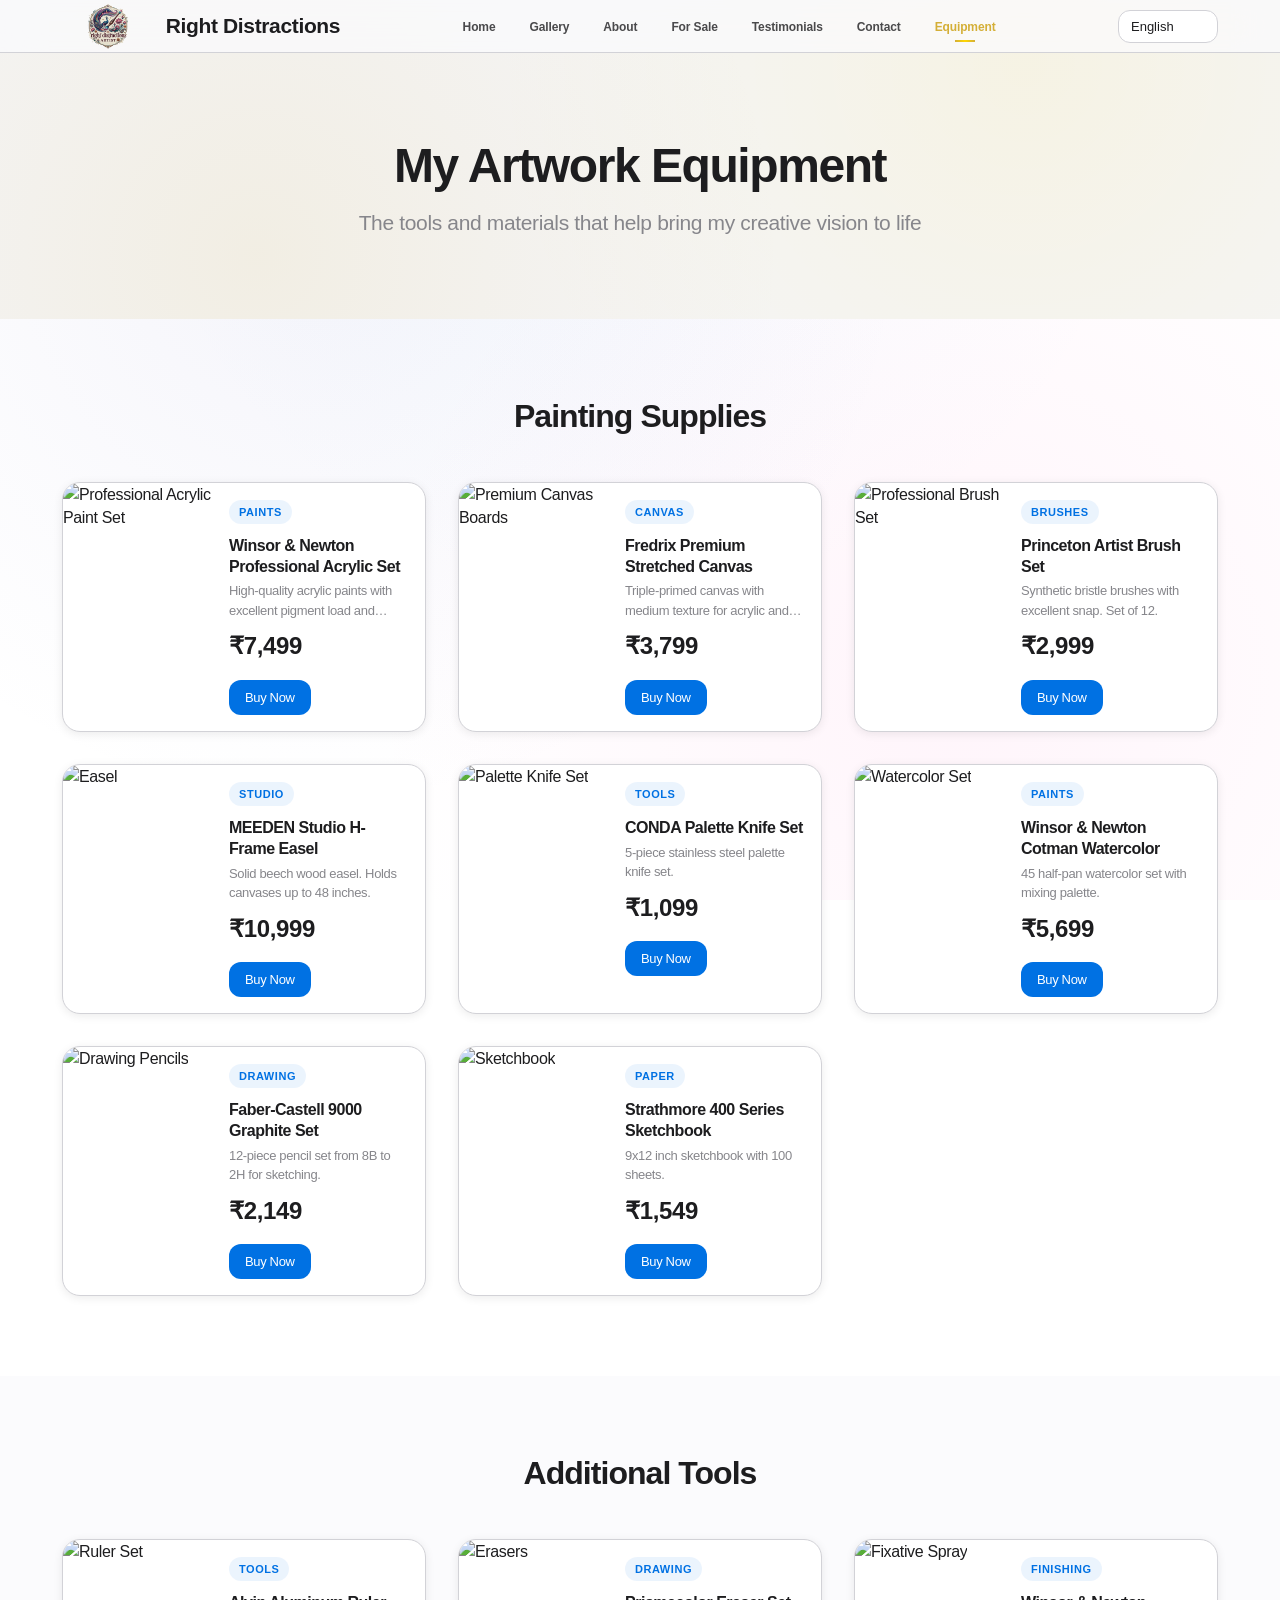
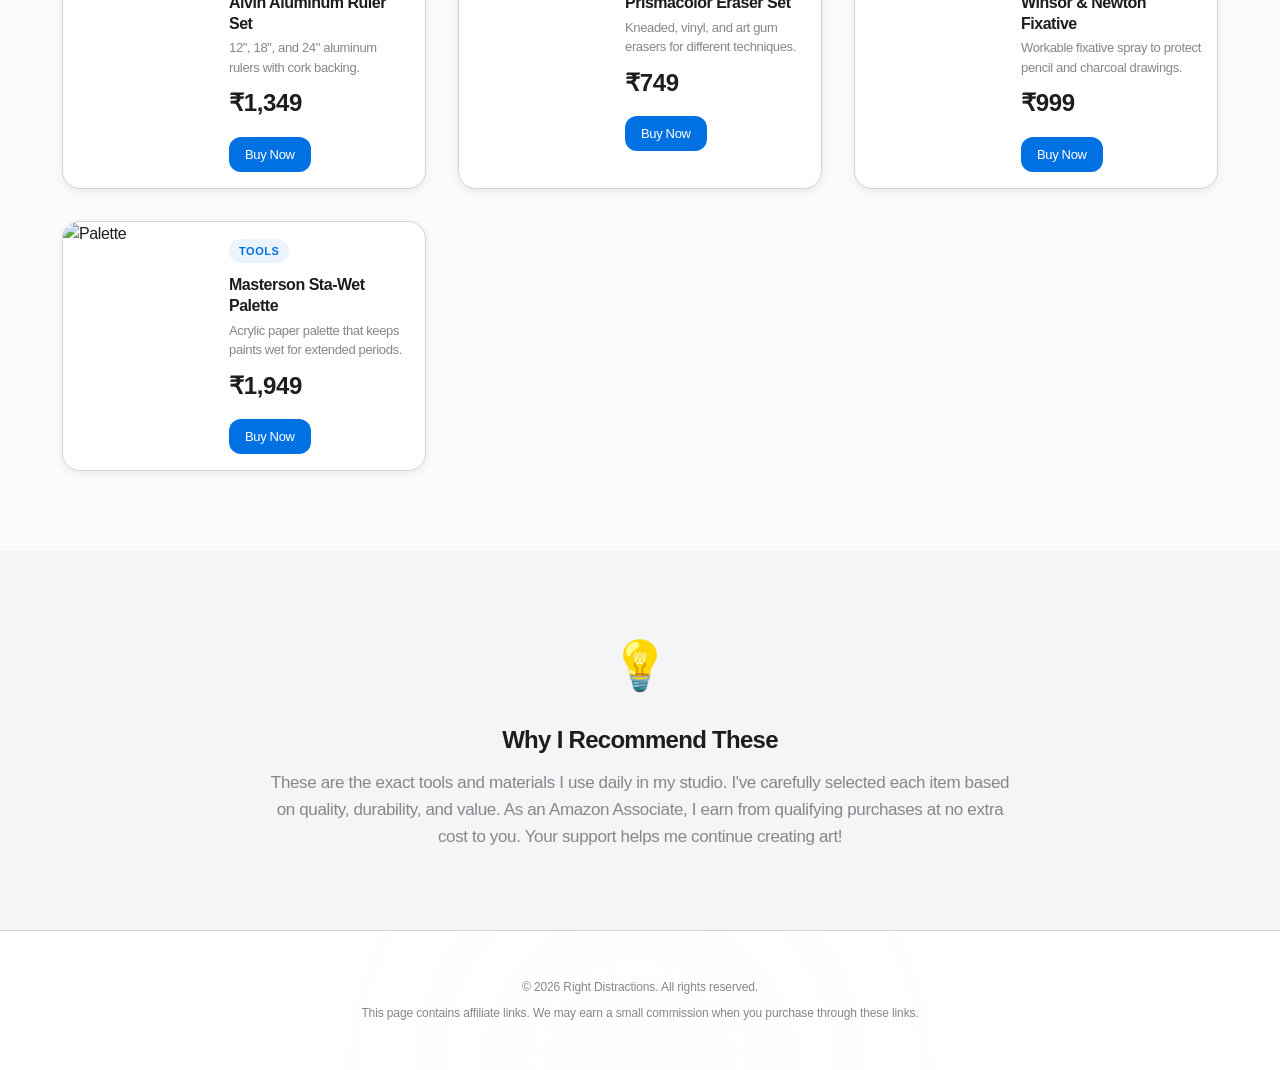
==== commit a885625b: "updated logo" ====
--- a/equipment.html
+++ b/equipment.html
@@ -99,7 +99,10 @@
     <header class="header">
         <nav class="nav">
             <div class="nav-brand">
-                <a href="index.html"><h1>Right Distractions</h1></a>
+                <a href="index.html" class="logo-link">
+                    <img src="Images/Logo.png" alt="Right Distractions" class="logo-img" height="50">
+                    <span class="logo-text">Right Distractions</span>
+                </a>
             </div>
             <ul class="nav-menu">
                 <li><a href="index.html#home" class="nav-link" data-i18n="nav.home">Home</a></li>
@@ -110,11 +113,6 @@
                 <li><a href="index.html#contact" class="nav-link" data-i18n="nav.contact">Contact</a></li>
                 <li><a href="equipment.html" class="nav-link active" data-i18n="nav.equipment">Equipment</a></li>
             </ul>
-            <div class="hamburger">
-                <span></span>
-                <span></span>
-                <span></span>
-            </div>
             <div class="language-switcher">
                 <select id="languageSelect" aria-label="Select language">
                     <option value="en">English</option>
@@ -123,6 +121,11 @@
                     <option value="de">Deutsch</option>
                     <option value="kn">ಕನ್ನಡ</option>
                 </select>
+            </div>
+            <div class="hamburger">
+                <span></span>
+                <span></span>
+                <span></span>
             </div>
         </nav>
     </header>
--- a/styles.css
+++ b/styles.css
@@ -152,15 +152,32 @@
     margin: 0 auto;
 }
 
-.nav-brand h1 {
+.nav-brand .logo-link {
+    display: flex;
+    align-items: center;
+    gap: 12px;
+    text-decoration: none;
+}
+
+.nav-brand .logo-img {
+    height: 50px;
+    width: auto;
+    max-width: 200px;
+    object-fit: contain;
+    transition: all 0.3s cubic-bezier(0.4, 0, 0.2, 1);
+}
+
+.nav-brand .logo-text {
     font-size: 21px;
     font-weight: 600;
     color: var(--text-primary);
+    white-space: nowrap;
     transition: all 0.3s cubic-bezier(0.4, 0, 0.2, 1);
 }
 
-.nav-brand h1:hover {
-    transform: scale(1.05);
+.nav-brand .logo-link:hover .logo-img,
+.nav-brand .logo-link:hover .logo-text {
+    transform: scale(1.02);
 }
 
 .nav-menu {
@@ -2325,3 +2342,199 @@
         font-size: 20px;
     }
 }
+
+/* For Sale Section - From Kirsty Murdock */
+.for-sale-section {
+    padding: 120px 0;
+    background: var(--bg-secondary);
+    background-image: 
+        radial-gradient(circle at 25% 25%, rgba(212, 175, 55, 0.08) 0%, transparent 50%),
+        radial-gradient(circle at 75% 75%, rgba(255, 215, 0, 0.08) 0%, transparent 50%),
+        linear-gradient(135deg, rgba(255, 255, 255, 0.5) 0%, rgba(255, 255, 255, 0) 70%);
+    background-attachment: fixed;
+}
+
+.section-header {
+    text-align: center;
+    margin-bottom: 64px;
+}
+
+.section-subtitle {
+    font-size: 18px;
+    color: var(--text-secondary);
+    margin-top: 16px;
+}
+
+.artwork-grid {
+    display: grid;
+    grid-template-columns: repeat(auto-fit, minmax(320px, 1fr));
+    gap: 32px;
+    max-width: 1200px;
+    margin: 0 auto;
+    padding: 0 22px;
+}
+
+.artwork-card {
+    background: var(--bg-primary);
+    border-radius: var(--radius-large);
+    overflow: hidden;
+    box-shadow: var(--shadow-light);
+    transition: all var(--transition-smooth);
+    border: 1px solid var(--border-color);
+    position: relative;
+}
+
+.artwork-card::before {
+    content: '';
+    position: absolute;
+    top: -2px;
+    left: -2px;
+    right: -2px;
+    bottom: -2px;
+    background: linear-gradient(45deg, #D4AF37, #FFD700, #D4AF37, #FFD700, #D4AF37);
+    border-radius: var(--radius-large);
+    z-index: -1;
+    opacity: 0;
+    transition: opacity var(--transition-fast);
+}
+
+.artwork-card:hover::before {
+    opacity: 1;
+}
+
+.artwork-card:hover {
+    transform: translateY(-8px);
+    box-shadow: var(--shadow-heavy);
+}
+
+.artwork-image {
+    position: relative;
+    width: 100%;
+    height: 280px;
+    overflow: hidden;
+    background: linear-gradient(135deg, #f5f5f7 0%, #e8e8ed 100%);
+}
+
+.artwork-image img {
+    width: 100%;
+    height: 100%;
+    object-fit: cover;
+    transition: transform 0.6s cubic-bezier(0.4, 0, 0.2, 1);
+}
+
+.artwork-card:hover .artwork-image img {
+    transform: scale(1.05);
+}
+
+.artwork-status {
+    position: absolute;
+    top: 16px;
+    right: 16px;
+    padding: 6px 14px;
+    border-radius: 20px;
+    font-size: 12px;
+    font-weight: 600;
+    letter-spacing: 0.05em;
+    text-transform: uppercase;
+    z-index: 2;
+}
+
+.artwork-status.available {
+    background: #34C759;
+    color: white;
+}
+
+.artwork-status.sold {
+    background: #FF3B30;
+    color: white;
+}
+
+.artwork-info {
+    padding: 24px;
+}
+
+.artwork-id {
+    display: block;
+    font-size: 12px;
+    color: var(--text-secondary);
+    letter-spacing: 0.05em;
+    margin-bottom: 8px;
+    text-transform: uppercase;
+}
+
+.artwork-title {
+    font-size: 20px;
+    font-weight: 600;
+    color: var(--text-primary);
+    margin-bottom: 8px;
+    letter-spacing: -0.01em;
+}
+
+.artwork-description {
+    font-size: 15px;
+    color: var(--text-secondary);
+    margin-bottom: 16px;
+    line-height: 1.4;
+}
+
+.artwork-price-row {
+    display: flex;
+    justify-content: space-between;
+    align-items: center;
+    padding-top: 16px;
+    border-top: 1px solid var(--border-color);
+}
+
+.artwork-price {
+    font-size: 24px;
+    font-weight: 600;
+    color: var(--text-primary);
+    letter-spacing: -0.02em;
+}
+
+.artwork-price.sold-price {
+    color: var(--text-secondary);
+    text-decoration: line-through;
+}
+
+.buy-btn {
+    background: var(--accent-color);
+    color: white;
+    border: none;
+    padding: 10px 20px;
+    border-radius: var(--radius-medium);
+    font-size: 14px;
+    font-weight: 500;
+    cursor: pointer;
+    transition: all var(--transition-fast);
+    font-family: inherit;
+    text-decoration: none;
+    display: inline-flex;
+    align-items: center;
+    justify-content: center;
+}
+
+.buy-btn:hover:not(:disabled) {
+    background: #0077ed;
+    transform: translateY(-2px);
+    box-shadow: var(--shadow-medium);
+}
+
+.buy-btn:disabled {
+    background: var(--text-secondary);
+    cursor: not-allowed;
+    opacity: 0.6;
+}
+
+/* Mobile Responsive for For Sale */
+@media (max-width: 768px) {
+    .artwork-grid {
+        grid-template-columns: 1fr;
+        padding: 0 16px;
+    }
+    
+    .buy-btn {
+        padding: 8px 16px;
+        font-size: 13px;
+    }
+}
--- a/styles.css
+++ b/styles.css
@@ -152,15 +152,32 @@
     margin: 0 auto;
 }
 
-.nav-brand h1 {
+.nav-brand .logo-link {
+    display: flex;
+    align-items: center;
+    gap: 12px;
+    text-decoration: none;
+}
+
+.nav-brand .logo-img {
+    height: 50px;
+    width: auto;
+    max-width: 200px;
+    object-fit: contain;
+    transition: all 0.3s cubic-bezier(0.4, 0, 0.2, 1);
+}
+
+.nav-brand .logo-text {
     font-size: 21px;
     font-weight: 600;
     color: var(--text-primary);
+    white-space: nowrap;
     transition: all 0.3s cubic-bezier(0.4, 0, 0.2, 1);
 }
 
-.nav-brand h1:hover {
-    transform: scale(1.05);
+.nav-brand .logo-link:hover .logo-img,
+.nav-brand .logo-link:hover .logo-text {
+    transform: scale(1.02);
 }
 
 .nav-menu {
@@ -2325,3 +2342,199 @@
         font-size: 20px;
     }
 }
+
+/* For Sale Section - From Kirsty Murdock */
+.for-sale-section {
+    padding: 120px 0;
+    background: var(--bg-secondary);
+    background-image: 
+        radial-gradient(circle at 25% 25%, rgba(212, 175, 55, 0.08) 0%, transparent 50%),
+        radial-gradient(circle at 75% 75%, rgba(255, 215, 0, 0.08) 0%, transparent 50%),
+        linear-gradient(135deg, rgba(255, 255, 255, 0.5) 0%, rgba(255, 255, 255, 0) 70%);
+    background-attachment: fixed;
+}
+
+.section-header {
+    text-align: center;
+    margin-bottom: 64px;
+}
+
+.section-subtitle {
+    font-size: 18px;
+    color: var(--text-secondary);
+    margin-top: 16px;
+}
+
+.artwork-grid {
+    display: grid;
+    grid-template-columns: repeat(auto-fit, minmax(320px, 1fr));
+    gap: 32px;
+    max-width: 1200px;
+    margin: 0 auto;
+    padding: 0 22px;
+}
+
+.artwork-card {
+    background: var(--bg-primary);
+    border-radius: var(--radius-large);
+    overflow: hidden;
+    box-shadow: var(--shadow-light);
+    transition: all var(--transition-smooth);
+    border: 1px solid var(--border-color);
+    position: relative;
+}
+
+.artwork-card::before {
+    content: '';
+    position: absolute;
+    top: -2px;
+    left: -2px;
+    right: -2px;
+    bottom: -2px;
+    background: linear-gradient(45deg, #D4AF37, #FFD700, #D4AF37, #FFD700, #D4AF37);
+    border-radius: var(--radius-large);
+    z-index: -1;
+    opacity: 0;
+    transition: opacity var(--transition-fast);
+}
+
+.artwork-card:hover::before {
+    opacity: 1;
+}
+
+.artwork-card:hover {
+    transform: translateY(-8px);
+    box-shadow: var(--shadow-heavy);
+}
+
+.artwork-image {
+    position: relative;
+    width: 100%;
+    height: 280px;
+    overflow: hidden;
+    background: linear-gradient(135deg, #f5f5f7 0%, #e8e8ed 100%);
+}
+
+.artwork-image img {
+    width: 100%;
+    height: 100%;
+    object-fit: cover;
+    transition: transform 0.6s cubic-bezier(0.4, 0, 0.2, 1);
+}
+
+.artwork-card:hover .artwork-image img {
+    transform: scale(1.05);
+}
+
+.artwork-status {
+    position: absolute;
+    top: 16px;
+    right: 16px;
+    padding: 6px 14px;
+    border-radius: 20px;
+    font-size: 12px;
+    font-weight: 600;
+    letter-spacing: 0.05em;
+    text-transform: uppercase;
+    z-index: 2;
+}
+
+.artwork-status.available {
+    background: #34C759;
+    color: white;
+}
+
+.artwork-status.sold {
+    background: #FF3B30;
+    color: white;
+}
+
+.artwork-info {
+    padding: 24px;
+}
+
+.artwork-id {
+    display: block;
+    font-size: 12px;
+    color: var(--text-secondary);
+    letter-spacing: 0.05em;
+    margin-bottom: 8px;
+    text-transform: uppercase;
+}
+
+.artwork-title {
+    font-size: 20px;
+    font-weight: 600;
+    color: var(--text-primary);
+    margin-bottom: 8px;
+    letter-spacing: -0.01em;
+}
+
+.artwork-description {
+    font-size: 15px;
+    color: var(--text-secondary);
+    margin-bottom: 16px;
+    line-height: 1.4;
+}
+
+.artwork-price-row {
+    display: flex;
+    justify-content: space-between;
+    align-items: center;
+    padding-top: 16px;
+    border-top: 1px solid var(--border-color);
+}
+
+.artwork-price {
+    font-size: 24px;
+    font-weight: 600;
+    color: var(--text-primary);
+    letter-spacing: -0.02em;
+}
+
+.artwork-price.sold-price {
+    color: var(--text-secondary);
+    text-decoration: line-through;
+}
+
+.buy-btn {
+    background: var(--accent-color);
+    color: white;
+    border: none;
+    padding: 10px 20px;
+    border-radius: var(--radius-medium);
+    font-size: 14px;
+    font-weight: 500;
+    cursor: pointer;
+    transition: all var(--transition-fast);
+    font-family: inherit;
+    text-decoration: none;
+    display: inline-flex;
+    align-items: center;
+    justify-content: center;
+}
+
+.buy-btn:hover:not(:disabled) {
+    background: #0077ed;
+    transform: translateY(-2px);
+    box-shadow: var(--shadow-medium);
+}
+
+.buy-btn:disabled {
+    background: var(--text-secondary);
+    cursor: not-allowed;
+    opacity: 0.6;
+}
+
+/* Mobile Responsive for For Sale */
+@media (max-width: 768px) {
+    .artwork-grid {
+        grid-template-columns: 1fr;
+        padding: 0 16px;
+    }
+    
+    .buy-btn {
+        padding: 8px 16px;
+        font-size: 13px;
+    }
+}
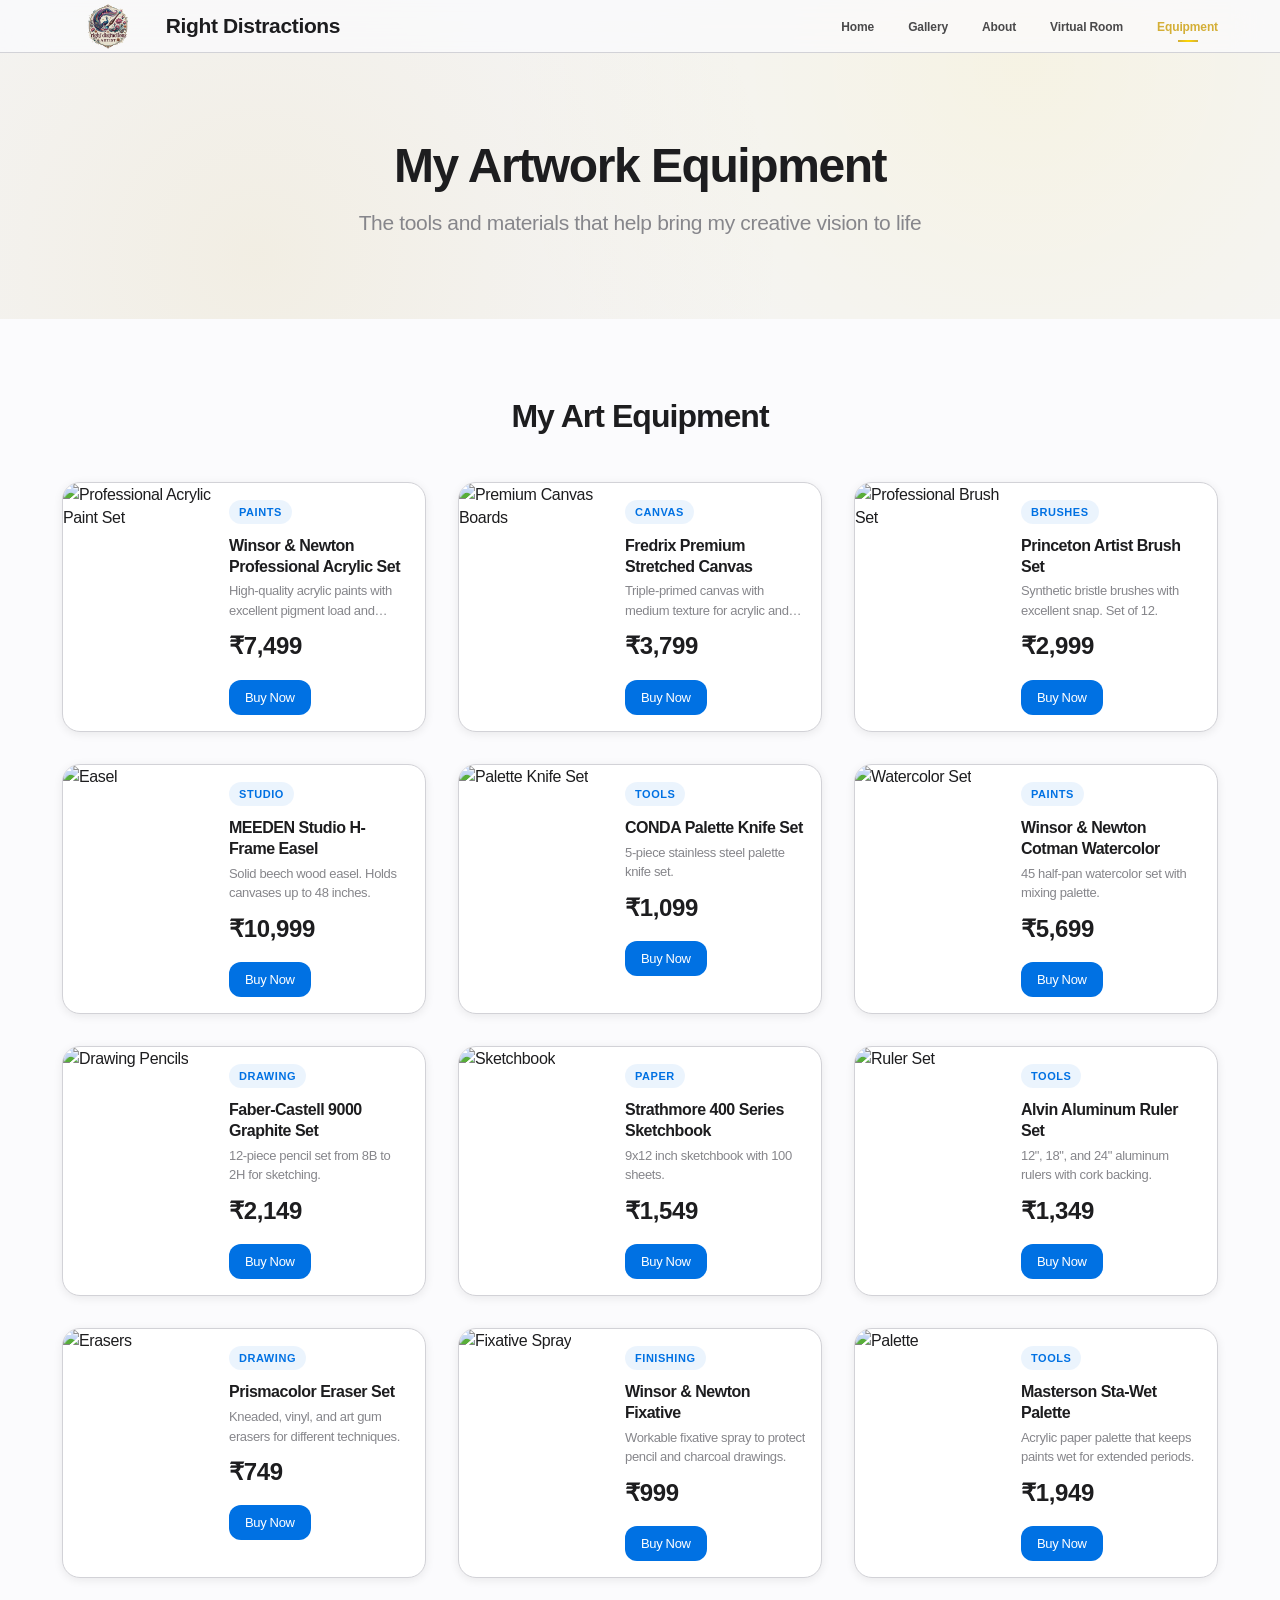
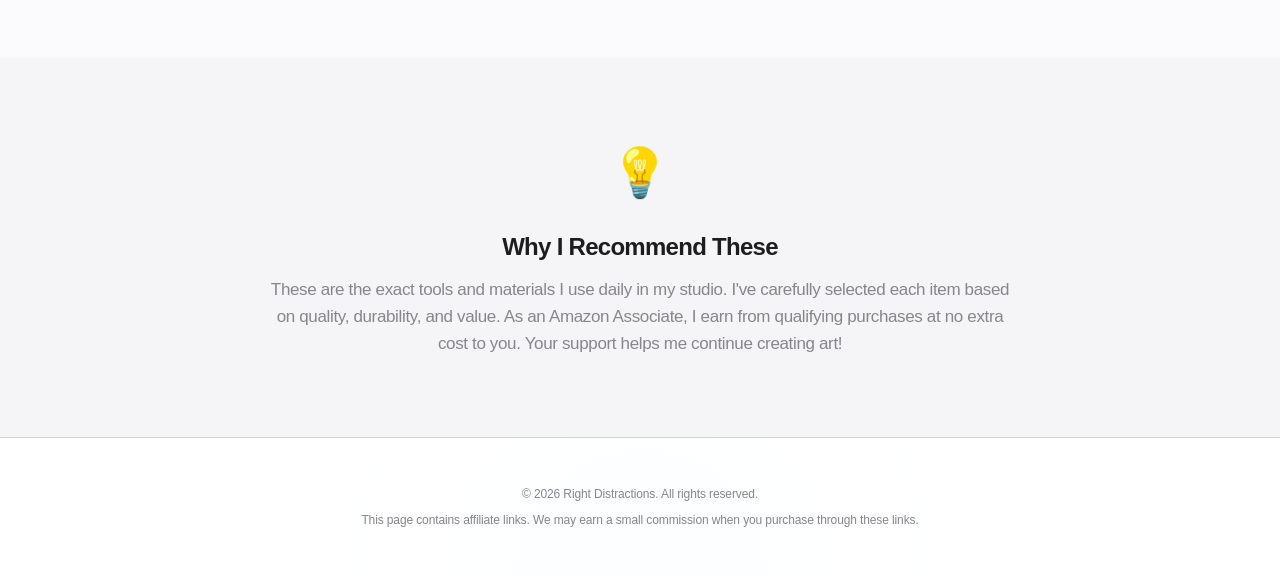
==== commit 7a409f37: "refined views" ====
--- a/equipment.html
+++ b/equipment.html
@@ -40,22 +40,6 @@
     <title>My Artwork Equipment — Right Distractions</title>
     <link rel="stylesheet" href="styles.css">
     <style>
-        .equipment-page {
-            background-image: 
-                radial-gradient(circle at 25% 25%, rgba(120, 119, 198, 0.08) 0%, transparent 50%),
-                radial-gradient(circle at 75% 75%, rgba(255, 119, 198, 0.08) 0%, transparent 50%),
-                radial-gradient(circle at 50% 10%, rgba(119, 198, 255, 0.06) 0%, transparent 50%),
-                linear-gradient(135deg, rgba(255, 255, 255, 0.7) 0%, rgba(255, 255, 255, 0) 70%);
-            background-position: 25% 25%, 75% 75%, 50% 10%, 0 0;
-            background-size: 100% 100%, 100% 100%, 100% 100%, 100% 100%;
-            background-repeat: no-repeat, no-repeat, no-repeat, no-repeat;
-            background-attachment: fixed, fixed, fixed, fixed;
-        }
-        
-        .equipment-page .container::before {
-            display: none;
-        }
-        
         /* Back to Top Button - Equipment Page */
         .back-to-top {
             opacity: 0;
@@ -105,23 +89,12 @@
                 </a>
             </div>
             <ul class="nav-menu">
-                <li><a href="index.html#home" class="nav-link" data-i18n="nav.home">Home</a></li>
-                <li><a href="index.html#gallery" class="nav-link" data-i18n="nav.gallery">Gallery</a></li>
-                <li><a href="index.html#about" class="nav-link" data-i18n="nav.about">About</a></li>
-                <li><a href="index.html#for-sale" class="nav-link" data-i18n="nav.forsale">For Sale</a></li>
-                <li><a href="index.html#testimonials" class="nav-link" data-i18n="nav.testimonials">Testimonials</a></li>
-                <li><a href="index.html#contact" class="nav-link" data-i18n="nav.contact">Contact</a></li>
-                <li><a href="equipment.html" class="nav-link active" data-i18n="nav.equipment">Equipment</a></li>
+                <li><a href="index.html#home" class="nav-link">Home</a></li>
+                <li><a href="index.html#gallery" class="nav-link">Gallery</a></li>
+                <li><a href="index.html#about" class="nav-link">About</a></li>
+                <li><a href="index.html#virtual-room" class="nav-link">Virtual Room</a></li>
+                <li><a href="equipment.html" class="nav-link active">Equipment</a></li>
             </ul>
-            <div class="language-switcher">
-                <select id="languageSelect" aria-label="Select language">
-                    <option value="en">English</option>
-                    <option value="es">Español</option>
-                    <option value="fr">Français</option>
-                    <option value="de">Deutsch</option>
-                    <option value="kn">ಕನ್ನಡ</option>
-                </select>
-            </div>
             <div class="hamburger">
                 <span></span>
                 <span></span>
@@ -141,10 +114,10 @@
             </div>
         </section>
 
-        <!-- Painting Supplies Section -->
-        <section class="equipment-section">
+        <!-- Art Equipment Section -->
+        <section class="equipment-section additional-tools">
             <div class="container">
-                <h2 class="section-title" data-i18n="equipment.paintingSupplies">Painting Supplies</h2>
+                <h2 class="section-title">My Art Equipment</h2>
                 <div class="equipment-grid compact-grid">
                     <!-- Equipment Item 1 -->
                     <div class="equipment-card compact">
@@ -257,15 +230,7 @@
                             <a href="https://www.amazon.in/s?k=Artist+Sketchbook+A4+100+Sheets" target="_blank" class="equipment-buy-btn small" data-i18n="equipment.buyNow">Buy Now</a>
                         </div>
                     </div>
-                </div>
-            </div>
-        </section>
-
-        <!-- Additional Tools Section -->
-        <section class="equipment-section additional-tools">
-            <div class="container">
-                <h2 class="section-title" data-i18n="equipment.additionalTools">Additional Tools</h2>
-                <div class="equipment-grid">
+
                     <!-- Tool Item 1 -->
                     <div class="equipment-card compact">
                         <div class="equipment-image">
--- a/styles.css
+++ b/styles.css
@@ -95,6 +95,7 @@
     z-index: -1;
 }
 
+
 /* Typography */
 h1, h2, h3 {
     font-weight: 600;
@@ -142,6 +143,233 @@
     transform: translateY(-100%);
 }
 
+/* New Elegant Hero Section - Matching Redesign */
+#home {
+    min-height: 100vh;
+    display: grid;
+    grid-template-columns: 1fr 1fr;
+    padding-top: 80px;
+    background: var(--warm-white, #faf7f2);
+}
+
+#home .hero-left {
+    display: flex;
+    flex-direction: column;
+    justify-content: center;
+    padding: 80px 48px 80px 80px;
+    position: relative;
+}
+
+#home .hero-eyebrow {
+    font-size: 10px;
+    font-weight: 400;
+    letter-spacing: 0.22em;
+    text-transform: uppercase;
+    color: #b8935a;
+    margin-bottom: 28px;
+    display: flex;
+    align-items: center;
+    gap: 12px;
+}
+
+#home .hero-eyebrow::before {
+    content: '';
+    display: block;
+    width: 32px;
+    height: 1px;
+    background: #b8935a;
+}
+
+#home .hero-title {
+    font-family: 'Cormorant Garamond', 'Georgia', serif;
+    font-size: clamp(52px, 6vw, 86px);
+    font-weight: 300;
+    line-height: 1.08;
+    letter-spacing: -0.01em;
+    margin-bottom: 32px;
+    color: #1a1714;
+}
+
+#home .hero-title em {
+    font-style: italic;
+    color: #b8935a;
+}
+
+#home .hero-desc {
+    font-size: 15px;
+    line-height: 1.8;
+    color: #7a7268;
+    max-width: 420px;
+    margin-bottom: 48px;
+}
+
+#home .hero-actions {
+    display: flex;
+    gap: 16px;
+    align-items: center;
+}
+
+#home .btn-primary {
+    background: #1a1714;
+    color: #faf7f2;
+    padding: 14px 32px;
+    text-decoration: none;
+    font-size: 11px;
+    font-weight: 400;
+    letter-spacing: 0.14em;
+    text-transform: uppercase;
+    transition: background 0.2s;
+    border: none;
+}
+
+#home .btn-primary:hover {
+    background: #b8935a;
+}
+
+#home .btn-ghost {
+    color: #1a1714;
+    text-decoration: none;
+    font-size: 11px;
+    font-weight: 400;
+    letter-spacing: 0.14em;
+    text-transform: uppercase;
+    display: flex;
+    align-items: center;
+    gap: 8px;
+    border-bottom: 1px solid rgba(26,23,20,0.12);
+    padding-bottom: 2px;
+    transition: color 0.2s, border-color 0.2s;
+}
+
+#home .btn-ghost:hover {
+    color: #b8935a;
+    border-color: #b8935a;
+}
+
+#home .hero-stats {
+    position: absolute;
+    bottom: 60px;
+    left: 80px;
+    display: flex;
+    gap: 48px;
+}
+
+#home .hero-stats .stat-num {
+    font-family: 'Cormorant Garamond', 'Georgia', serif;
+    font-size: 40px;
+    font-weight: 300;
+    color: #1a1714;
+    line-height: 1;
+}
+
+#home .hero-stats .stat-label {
+    font-size: 10px;
+    letter-spacing: 0.14em;
+    text-transform: uppercase;
+    color: #7a7268;
+    margin-top: 4px;
+}
+
+#home .hero-right {
+    position: relative;
+    overflow: hidden;
+    background: #f5f0e8;
+    min-height: 100%;
+}
+
+#home .hero-img {
+    width: 100%;
+    height: 100%;
+    object-fit: cover;
+    opacity: 0.9;
+    transition: transform 8s ease;
+}
+
+#home .hero-right:hover .hero-img {
+    transform: scale(1.04);
+}
+
+#home .hero-img-caption {
+    position: absolute;
+    bottom: 40px;
+    left: 40px;
+    background: rgba(250,247,242,0.9);
+    backdrop-filter: blur(8px);
+    padding: 14px 20px;
+}
+
+#home .hero-img-caption p {
+    font-size: 12px;
+    color: #7a7268;
+    letter-spacing: 0.08em;
+    text-transform: uppercase;
+    margin-bottom: 2px;
+}
+
+#home .hero-img-caption strong {
+    font-family: 'Cormorant Garamond', 'Georgia', serif;
+    font-size: 16px;
+    font-weight: 400;
+    color: #1a1714;
+    display: block;
+}
+
+/* Mobile Responsive for Hero */
+@media (max-width: 968px) {
+    #home {
+        grid-template-columns: 1fr;
+        min-height: auto;
+    }
+    
+    #home .hero-left {
+        padding: 60px 24px 180px;
+        order: 1;
+    }
+    
+    #home .hero-right {
+        min-height: 400px;
+        order: 0;
+    }
+    
+    #home .hero-stats {
+        left: 24px;
+        bottom: 40px;
+        gap: 32px;
+    }
+    
+    #home .hero-title {
+        font-size: 40px;
+    }
+}
+
+@media (max-width: 480px) {
+    #home .hero-left {
+        padding: 40px 20px 160px;
+    }
+    
+    #home .hero-title {
+        font-size: 32px;
+    }
+    
+    #home .hero-desc {
+        font-size: 15px;
+    }
+    
+    #home .hero-actions {
+        flex-direction: column;
+        align-items: flex-start;
+        gap: 16px;
+    }
+    
+    #home .hero-stats {
+        gap: 24px;
+    }
+    
+    #home .hero-stats .stat-num {
+        font-size: 28px;
+    }
+}
+
 .nav {
     display: flex;
     justify-content: space-between;
@@ -229,52 +457,6 @@
     transition: all 0.3s cubic-bezier(0.4, 0, 0.2, 1);
 }
 
-/* Language Switcher */
-.language-switcher {
-    position: relative;
-}
-
-.language-switcher select {
-    background: var(--bg-primary);
-    border: 1px solid var(--border-color);
-    border-radius: var(--radius-medium);
-    padding: 8px 12px;
-    font-size: 13px;
-    font-weight: 500;
-    color: var(--text-primary);
-    cursor: pointer;
-    appearance: none;
-    -webkit-appearance: none;
-    min-width: 100px;
-    transition: all var(--transition-fast);
-}
-
-.language-switcher select:hover {
-    border-color: #D4AF37;
-}
-
-.language-switcher select:focus {
-    outline: none;
-    border-color: #D4AF37;
-    box-shadow: 0 0 0 3px rgba(212, 175, 55, 0.1);
-}
-
-/* Mobile: hide language switcher, show in menu */
-@media (max-width: 768px) {
-    .language-switcher {
-        display: none;
-    }
-    
-    .nav-menu.active .language-switcher {
-        display: block;
-        margin-top: 20px;
-        padding: 0 20px;
-    }
-    
-    .nav-menu.active .language-switcher select {
-        width: 100%;
-    }
-}
 .hamburger span {
     width: 100%;
     height: 1px;
@@ -591,73 +773,6 @@
     font-weight: 400;
 }
 
-/* Apple-style About Section */
-.about-section {
-    padding: 120px 0;
-    background: var(--bg-primary);
-    background-image: 
-        radial-gradient(circle at 80% 20%, rgba(119, 198, 255, 0.1) 0%, transparent 50%),
-        radial-gradient(circle at 20% 80%, rgba(255, 119, 198, 0.1) 0%, transparent 50%),
-        linear-gradient(225deg, rgba(255, 255, 255, 0.6) 0%, rgba(255, 255, 255, 0) 70%);
-    background-attachment: fixed;
-}
-
-.about-content {
-    display: grid;
-    grid-template-columns: 1fr 1fr;
-    gap: 80px;
-    align-items: center;
-    max-width: 1200px;
-    margin: 0 auto;
-    padding: 0 22px;
-}
-
-.about-text p {
-    font-size: 19px;
-    line-height: 1.47059;
-    font-weight: 400;
-    color: var(--text-secondary);
-    margin-bottom: 24px;
-}
-
-.artist-stats {
-    display: flex;
-    gap: 48px;
-    margin-top: 48px;
-}
-
-.stat {
-    text-align: center;
-}
-
-.stat-number {
-    display: block;
-    font-size: 32px;
-    font-weight: 600;
-    color: var(--text-primary);
-    letter-spacing: -0.03em;
-}
-
-.stat-label {
-    color: var(--text-secondary);
-    font-size: 14px;
-    font-weight: 400;
-    letter-spacing: -0.01em;
-}
-
-.about-image {
-    width: 100%;
-    height: 400px;
-    background: linear-gradient(135deg, #a8edea 0%, #fed6e3 100%);
-    border-radius: var(--radius-large);
-    display: flex;
-    align-items: center;
-    justify-content: center;
-    color: var(--text-primary);
-    font-size: 17px;
-    font-weight: 600;
-}
-
 /* Apple-style Contact Section */
 .contact-section {
     padding: 120px 0;
@@ -2538,3 +2653,876 @@
         font-size: 13px;
     }
 }
+
+/* Virtual Room Preview Section */
+.virtual-room-section {
+    padding: 100px 0;
+    background: #f5f0e8;
+}
+
+.virtual-room-section .section-header {
+    text-align: center;
+    margin-bottom: 60px;
+}
+
+.virtual-room-section .section-subtitle {
+    font-size: 18px;
+    color: var(--text-secondary);
+    margin-top: 12px;
+}
+
+.virtual-room-container {
+    display: grid;
+    grid-template-columns: 2fr 1fr;
+    gap: 40px;
+    margin-bottom: 60px;
+}
+
+/* Room Upload Area */
+.room-upload-area {
+    background: var(--bg-primary);
+    border-radius: var(--radius-large);
+    min-height: 500px;
+    position: relative;
+    overflow: hidden;
+    box-shadow: var(--shadow-medium);
+}
+
+.upload-placeholder {
+    position: absolute;
+    inset: 0;
+    display: flex;
+    flex-direction: column;
+    align-items: center;
+    justify-content: center;
+    cursor: pointer;
+    border: 2px dashed var(--border-color);
+    border-radius: var(--radius-large);
+    transition: all var(--transition-smooth);
+    background: var(--bg-tertiary);
+}
+
+.upload-placeholder:hover {
+    border-color: var(--accent-color);
+    background: rgba(0, 113, 227, 0.02);
+}
+
+.upload-placeholder svg {
+    width: 64px;
+    height: 64px;
+    stroke: var(--text-secondary);
+    margin-bottom: 20px;
+}
+
+.upload-placeholder p {
+    font-size: 20px;
+    font-weight: 500;
+    color: var(--text-primary);
+    margin-bottom: 8px;
+}
+
+.upload-placeholder span {
+    font-size: 14px;
+    color: var(--text-secondary);
+}
+
+.room-canvas-container {
+    position: relative;
+    width: 100%;
+    height: 100%;
+    min-height: 500px;
+}
+
+.room-canvas-container img#roomImage {
+    width: 100%;
+    height: 100%;
+    object-fit: contain;
+    display: block;
+}
+
+/* Artwork Overlay */
+.artwork-overlay {
+    position: absolute;
+    top: 50%;
+    left: 50%;
+    transform: translate(-50%, -50%);
+    cursor: move;
+    box-shadow: 0 10px 40px rgba(0,0,0,0.3);
+    border: 2px solid rgba(255,255,255,0.8);
+}
+
+.artwork-overlay img {
+    display: block;
+    max-width: 300px;
+    max-height: 300px;
+    width: 200px;
+    height: auto;
+    pointer-events: none;
+}
+
+.artwork-overlay:hover .resize-handle,
+.artwork-overlay:hover .rotate-handle,
+.artwork-overlay:hover .remove-artwork {
+    opacity: 1;
+}
+
+.resize-handle {
+    position: absolute;
+    bottom: -10px;
+    right: -10px;
+    width: 20px;
+    height: 20px;
+    background: var(--accent-color);
+    border-radius: 50%;
+    cursor: nwse-resize;
+    opacity: 0;
+    transition: opacity 0.3s;
+    border: 2px solid white;
+}
+
+.rotate-handle {
+    position: absolute;
+    top: -10px;
+    left: 50%;
+    transform: translateX(-50%);
+    width: 20px;
+    height: 20px;
+    background: #f1c40f;
+    border-radius: 50%;
+    cursor: grab;
+    opacity: 0;
+    transition: opacity 0.3s;
+    border: 2px solid white;
+}
+
+.remove-artwork {
+    position: absolute;
+    top: -10px;
+    right: -10px;
+    width: 24px;
+    height: 24px;
+    background: #e74c3c;
+    color: white;
+    border: 2px solid white;
+    border-radius: 50%;
+    cursor: pointer;
+    font-size: 16px;
+    line-height: 1;
+    display: flex;
+    align-items: center;
+    justify-content: center;
+    opacity: 0;
+    transition: opacity 0.3s;
+}
+
+.remove-artwork:hover {
+    background: #c0392b;
+}
+
+/* Artwork Selection Panel */
+.artwork-selection-panel {
+    background: var(--bg-primary);
+    border-radius: var(--radius-large);
+    padding: 24px;
+    box-shadow: var(--shadow-medium);
+}
+
+.artwork-selection-panel h3 {
+    font-size: 18px;
+    font-weight: 600;
+    margin-bottom: 20px;
+    color: var(--text-primary);
+}
+
+.preview-artwork-grid {
+    display: grid;
+    grid-template-columns: repeat(2, 1fr);
+    gap: 12px;
+    max-height: 300px;
+    overflow-y: auto;
+    padding-right: 8px;
+}
+
+.preview-artwork-grid::-webkit-scrollbar {
+    width: 6px;
+}
+
+.preview-artwork-grid::-webkit-scrollbar-thumb {
+    background: var(--border-color);
+    border-radius: 3px;
+}
+
+.preview-artwork-item {
+    cursor: pointer;
+    border-radius: var(--radius-small);
+    overflow: hidden;
+    border: 2px solid transparent;
+    transition: all var(--transition-fast);
+}
+
+.preview-artwork-item:hover {
+    transform: scale(1.05);
+    border-color: var(--accent-color);
+}
+
+.preview-artwork-item img {
+    width: 100%;
+    height: 80px;
+    object-fit: cover;
+    display: block;
+}
+
+.preview-artwork-item.active {
+    border-color: var(--accent-color);
+    box-shadow: 0 0 0 2px rgba(0, 113, 227, 0.2);
+}
+
+/* Preview Controls */
+.preview-controls {
+    margin-top: 24px;
+    padding-top: 24px;
+    border-top: 1px solid var(--border-color);
+}
+
+.control-group {
+    margin-bottom: 16px;
+}
+
+.control-group label {
+    display: block;
+    font-size: 13px;
+    font-weight: 500;
+    color: var(--text-secondary);
+    margin-bottom: 8px;
+    text-transform: uppercase;
+    letter-spacing: 0.5px;
+}
+
+.control-group input[type="range"] {
+    width: 100%;
+    height: 6px;
+    background: var(--border-color);
+    border-radius: 3px;
+    outline: none;
+    -webkit-appearance: none;
+}
+
+.control-group input[type="range"]::-webkit-slider-thumb {
+    -webkit-appearance: none;
+    width: 18px;
+    height: 18px;
+    background: var(--accent-color);
+    border-radius: 50%;
+    cursor: pointer;
+    box-shadow: 0 2px 6px rgba(0, 113, 227, 0.3);
+}
+
+.reset-preview-btn,
+.clear-room-btn {
+    width: 100%;
+    padding: 12px;
+    margin-top: 8px;
+    border-radius: var(--radius-small);
+    font-size: 14px;
+    font-weight: 500;
+    cursor: pointer;
+    transition: all var(--transition-fast);
+    font-family: inherit;
+}
+
+.reset-preview-btn {
+    background: var(--bg-secondary);
+    border: 1px solid var(--border-color);
+    color: var(--text-primary);
+}
+
+.reset-preview-btn:hover {
+    background: var(--border-color);
+}
+
+.clear-room-btn {
+    background: transparent;
+    border: 1px solid #e74c3c;
+    color: #e74c3c;
+}
+
+.clear-room-btn:hover {
+    background: #e74c3c;
+    color: white;
+}
+
+/* Instructions */
+.virtual-room-instructions {
+    display: flex;
+    justify-content: center;
+    gap: 60px;
+    flex-wrap: wrap;
+}
+
+.instruction-step {
+    display: flex;
+    align-items: center;
+    gap: 16px;
+}
+
+.step-number {
+    width: 48px;
+    height: 48px;
+    background: var(--accent-color);
+    color: white;
+    border-radius: 50%;
+    display: flex;
+    align-items: center;
+    justify-content: center;
+    font-size: 20px;
+    font-weight: 600;
+    flex-shrink: 0;
+}
+
+.instruction-step p {
+    font-size: 16px;
+    color: var(--text-secondary);
+    max-width: 200px;
+}
+
+/* Mobile Responsive for Virtual Room */
+@media (max-width: 968px) {
+    .virtual-room-container {
+        grid-template-columns: 1fr;
+    }
+    
+    .room-upload-area {
+        min-height: 400px;
+    }
+    
+    .preview-artwork-grid {
+        grid-template-columns: repeat(3, 1fr);
+        max-height: 200px;
+    }
+    
+    .virtual-room-instructions {
+        gap: 30px;
+    }
+    
+    .instruction-step {
+        flex-direction: column;
+        text-align: center;
+    }
+}
+
+@media (max-width: 480px) {
+    .virtual-room-section {
+        padding: 60px 0;
+    }
+    
+    .room-upload-area {
+        min-height: 300px;
+    }
+    
+    .upload-placeholder svg {
+        width: 48px;
+        height: 48px;
+    }
+    
+    .upload-placeholder p {
+        font-size: 16px;
+    }
+    
+    .preview-artwork-grid {
+        grid-template-columns: repeat(2, 1fr);
+    }
+    
+    .artwork-overlay img {
+        max-width: 150px;
+        max-height: 150px;
+    }
+}
+
+/* New About Section Styles */
+#about {
+    min-height: 100vh;
+    display: grid;
+    grid-template-columns: 1fr 1fr;
+    gap: 80px;
+    align-items: center;
+    padding: 120px 80px;
+    background: #f5f0e8;
+}
+
+.about-image-wrap {
+    position: relative;
+}
+
+.about-img {
+    width: 100%;
+    aspect-ratio: 3/4;
+    object-fit: cover;
+    display: block;
+}
+
+.about-img-accent {
+    position: absolute;
+    bottom: -24px;
+    right: -24px;
+    width: 50%;
+    aspect-ratio: 1;
+    border: 1px solid #b8935a;
+    z-index: -1;
+}
+
+#about .section-tag {
+    font-size: 10px;
+    font-weight: 400;
+    letter-spacing: 0.22em;
+    text-transform: uppercase;
+    color: #b8935a;
+    margin-bottom: 20px;
+    display: flex;
+    align-items: center;
+    gap: 12px;
+}
+
+#about .section-tag::before {
+    content: '';
+    display: block;
+    width: 32px;
+    height: 1px;
+    background: #b8935a;
+}
+
+#about .section-heading {
+    font-family: 'Cormorant Garamond', 'Georgia', serif;
+    font-size: clamp(36px, 4vw, 56px);
+    font-weight: 300;
+    line-height: 1.1;
+    margin-bottom: 32px;
+    color: #1a1714;
+}
+
+#about .section-heading em {
+    font-style: italic;
+    color: #b8935a;
+}
+
+.about-body {
+    font-size: 15px;
+    line-height: 1.9;
+    color: #7a7268;
+    margin-bottom: 24px;
+}
+
+.about-sig {
+    font-family: 'Cormorant Garamond', 'Georgia', serif;
+    font-size: 28px;
+    font-style: italic;
+    color: #b8935a;
+    margin-bottom: 6px;
+}
+
+.about-sig-role {
+    font-size: 11px;
+    letter-spacing: 0.14em;
+    text-transform: uppercase;
+    color: #7a7268;
+}
+
+.about-stats {
+    display: flex;
+    gap: 40px;
+    margin-top: 48px;
+    padding-top: 40px;
+    border-top: 1px solid rgba(26,23,20,0.12);
+}
+
+.about-stats .stat-num {
+    font-family: 'Cormorant Garamond', 'Georgia', serif;
+    font-size: 40px;
+    font-weight: 300;
+    color: #1a1714;
+    line-height: 1;
+}
+
+.about-stats .stat-label {
+    font-size: 10px;
+    letter-spacing: 0.14em;
+    text-transform: uppercase;
+    color: #7a7268;
+    margin-top: 4px;
+}
+
+/* Reveal Animation */
+.reveal {
+    opacity: 0;
+    transform: translateY(30px);
+    transition: all 0.8s cubic-bezier(0.4, 0, 0.2, 1);
+}
+
+.reveal.visible {
+    opacity: 1;
+    transform: translateY(0);
+}
+
+/* Mobile Responsive for New About */
+@media (max-width: 968px) {
+    .about-section {
+        grid-template-columns: 1fr;
+        gap: 48px;
+        padding: 80px 22px;
+    }
+    
+    .about-image-wrap {
+        order: -1;
+    }
+    
+    .about-img,
+    .about-img-accent {
+        max-width: 300px;
+    }
+    
+    .section-heading {
+        font-size: 32px;
+    }
+    
+    .about-stats {
+        gap: 32px;
+    }
+}
+
+@media (max-width: 480px) {
+    .about-section {
+        padding: 60px 16px;
+    }
+    
+    .section-heading {
+        font-size: 28px;
+    }
+    
+    .about-body {
+        font-size: 16px;
+    }
+    
+    .about-sig {
+        font-size: 24px;
+    }
+    
+    .about-stats {
+        gap: 24px;
+    }
+    
+    .about-stats .stat-num {
+        font-size: 28px;
+    }
+}
+
+/* Gallery View Toggle Styles */
+.gallery-header {
+    display: flex;
+    justify-content: space-between;
+    align-items: center;
+    padding: 40px 80px 20px;
+    max-width: 1400px;
+    margin: 0 auto;
+}
+
+.gallery-header .section-title {
+    font-family: 'Cormorant Garamond', 'Georgia', serif;
+    font-size: clamp(36px, 4vw, 56px);
+    font-weight: 300;
+    color: #b8935a;
+    margin: 0;
+    text-align: left;
+}
+
+.view-toggle {
+    display: flex;
+    gap: 8px;
+    background: var(--bg-secondary);
+    padding: 6px;
+    border-radius: var(--radius-medium);
+    border: 1px solid var(--border-color);
+}
+
+.view-btn {
+    display: flex;
+    align-items: center;
+    gap: 8px;
+    padding: 10px 18px;
+    border: none;
+    background: transparent;
+    color: var(--text-secondary);
+    font-size: 13px;
+    font-weight: 500;
+    cursor: pointer;
+    border-radius: var(--radius-small);
+    transition: all 0.3s ease;
+}
+
+.view-btn svg {
+    width: 18px;
+    height: 18px;
+}
+
+.view-btn:hover {
+    color: var(--text-primary);
+    background: rgba(0, 0, 0, 0.05);
+}
+
+.view-btn.active {
+    background: var(--bg-primary);
+    color: var(--text-primary);
+    box-shadow: 0 2px 8px rgba(0, 0, 0, 0.1);
+}
+
+/* View Containers */
+.carousel-view,
+.grid-view {
+    display: none;
+}
+
+.carousel-view.active,
+.grid-view.active {
+    display: block;
+}
+
+/* Carousel View - Black Background */
+.carousel-view {
+    background: #0a0a0a;
+    color: #ffffff;
+    min-height: 100vh;
+}
+
+.carousel-view .category-nav {
+    border-bottom: 1px solid rgba(255, 255, 255, 0.1);
+}
+
+.carousel-view .category-link {
+    color: rgba(255, 255, 255, 0.6);
+}
+
+.carousel-view .category-link.active,
+.carousel-view .category-link:hover {
+    color: #D4AF37;
+}
+
+/* Grid View - White Background */
+.grid-view {
+    background: #ffffff;
+    color: #0a0a0a;
+    padding: 40px 80px;
+}
+
+.grid-view .gallery-grid {
+    display: grid !important;
+    grid-template-columns: repeat(4, 1fr) !important;
+    grid-template-rows: repeat(2, 280px) !important;
+    gap: 20px;
+    max-width: 1400px;
+    margin: 0 auto;
+    height: 580px;
+    overflow: hidden;
+}
+
+.grid-view .gallery-item {
+    height: 280px !important;
+    min-height: 280px !important;
+    max-height: 280px !important;
+    overflow: hidden;
+    position: relative;
+    border-radius: var(--radius-medium);
+    background: var(--bg-primary);
+    border: 1px solid var(--border-color);
+    box-shadow: var(--shadow-light);
+}
+
+.grid-view .gallery-item img {
+    width: 100%;
+    height: 100%;
+    object-fit: cover;
+    display: block;
+}
+
+.grid-view .gallery-overlay {
+    position: absolute;
+    inset: 0;
+    background: linear-gradient(to top, rgba(0,0,0,0.8) 0%, transparent 50%);
+    opacity: 0;
+    transition: opacity 0.3s ease;
+    display: flex;
+    align-items: flex-end;
+    padding: 20px;
+}
+
+.grid-view .gallery-item:hover .gallery-overlay {
+    opacity: 1;
+}
+
+.grid-view .gallery-overlay-text {
+    color: white;
+}
+
+.grid-view .gallery-overlay-text span {
+    font-size: 12px;
+    text-transform: uppercase;
+    letter-spacing: 0.1em;
+    opacity: 0.8;
+}
+
+.grid-view .gallery-overlay-text h3 {
+    font-size: 18px;
+    font-weight: 600;
+    margin-top: 4px;
+}
+
+/* Grid Filter Navigation - At top of images */
+.grid-filter-nav {
+    display: flex;
+    justify-content: center;
+    gap: 32px;
+    padding: 20px 0;
+    margin-bottom: 20px;
+    border-bottom: 1px solid rgba(0, 0, 0, 0.1);
+    max-width: 1400px;
+    margin-left: auto;
+    margin-right: auto;
+}
+
+.grid-filter-link {
+    font-size: 13px;
+    font-weight: 500;
+    letter-spacing: 0.05em;
+    text-transform: uppercase;
+    color: #7a7268;
+    text-decoration: none;
+    padding: 8px 0;
+    position: relative;
+    transition: color 0.3s ease;
+}
+
+.grid-filter-link:hover {
+    color: #1a1714;
+}
+
+.grid-filter-link.active {
+    color: #1a1714;
+}
+
+.grid-filter-link.active::after {
+    content: '';
+    position: absolute;
+    bottom: 0;
+    left: 0;
+    right: 0;
+    height: 2px;
+    background: #b8935a;
+}
+
+/* Pagination - Simple Prev/Next */
+.pagination {
+    display: flex;
+    justify-content: center;
+    align-items: center;
+    gap: 16px;
+    margin-top: 48px;
+    padding-bottom: 40px;
+}
+
+.page-btn {
+    padding: 12px 28px;
+    border: 1px solid #0a0a0a;
+    background: transparent;
+    color: #0a0a0a;
+    font-size: 13px;
+    font-weight: 500;
+    letter-spacing: 0.08em;
+    text-transform: uppercase;
+    cursor: pointer;
+    border-radius: var(--radius-small);
+    transition: all 0.3s ease;
+}
+
+.page-btn:hover:not(:disabled) {
+    background: #0a0a0a;
+    color: #ffffff;
+}
+
+.page-btn:disabled {
+    opacity: 0.3;
+    cursor: not-allowed;
+}
+
+/* Responsive for view toggle */
+@media (max-width: 768px) {
+    .gallery-header {
+        flex-direction: column;
+        gap: 20px;
+        padding: 30px 24px 20px;
+    }
+    
+    .view-btn span {
+        display: none;
+    }
+    
+    .view-btn {
+        padding: 10px;
+    }
+}
+
+/* About Section Mobile Responsive */
+@media (max-width: 968px) {
+    #about {
+        grid-template-columns: 1fr;
+        gap: 48px;
+        padding: 80px 24px;
+        min-height: auto;
+    }
+    
+    .about-image-wrap {
+        max-width: 400px;
+        margin: 0 auto;
+    }
+    
+    .about-img-accent {
+        bottom: -16px;
+        right: -16px;
+    }
+    
+    #about .section-heading {
+        font-size: 32px;
+    }
+    
+    .about-stats {
+        gap: 32px;
+    }
+}
+
+@media (max-width: 480px) {
+    #about {
+        padding: 60px 20px;
+    }
+    
+    .about-img-accent {
+        display: none;
+    }
+    
+    #about .section-heading {
+        font-size: 28px;
+    }
+    
+    .about-body {
+        font-size: 14px;
+    }
+    
+    .about-sig {
+        font-size: 24px;
+    }
+    
+    .about-stats {
+        gap: 24px;
+        margin-top: 32px;
+        padding-top: 32px;
+    }
+    
+    .about-stats .stat-num {
+        font-size: 32px;
+    }
+}
--- a/styles.css
+++ b/styles.css
@@ -95,6 +95,7 @@
     z-index: -1;
 }
 
+
 /* Typography */
 h1, h2, h3 {
     font-weight: 600;
@@ -142,6 +143,233 @@
     transform: translateY(-100%);
 }
 
+/* New Elegant Hero Section - Matching Redesign */
+#home {
+    min-height: 100vh;
+    display: grid;
+    grid-template-columns: 1fr 1fr;
+    padding-top: 80px;
+    background: var(--warm-white, #faf7f2);
+}
+
+#home .hero-left {
+    display: flex;
+    flex-direction: column;
+    justify-content: center;
+    padding: 80px 48px 80px 80px;
+    position: relative;
+}
+
+#home .hero-eyebrow {
+    font-size: 10px;
+    font-weight: 400;
+    letter-spacing: 0.22em;
+    text-transform: uppercase;
+    color: #b8935a;
+    margin-bottom: 28px;
+    display: flex;
+    align-items: center;
+    gap: 12px;
+}
+
+#home .hero-eyebrow::before {
+    content: '';
+    display: block;
+    width: 32px;
+    height: 1px;
+    background: #b8935a;
+}
+
+#home .hero-title {
+    font-family: 'Cormorant Garamond', 'Georgia', serif;
+    font-size: clamp(52px, 6vw, 86px);
+    font-weight: 300;
+    line-height: 1.08;
+    letter-spacing: -0.01em;
+    margin-bottom: 32px;
+    color: #1a1714;
+}
+
+#home .hero-title em {
+    font-style: italic;
+    color: #b8935a;
+}
+
+#home .hero-desc {
+    font-size: 15px;
+    line-height: 1.8;
+    color: #7a7268;
+    max-width: 420px;
+    margin-bottom: 48px;
+}
+
+#home .hero-actions {
+    display: flex;
+    gap: 16px;
+    align-items: center;
+}
+
+#home .btn-primary {
+    background: #1a1714;
+    color: #faf7f2;
+    padding: 14px 32px;
+    text-decoration: none;
+    font-size: 11px;
+    font-weight: 400;
+    letter-spacing: 0.14em;
+    text-transform: uppercase;
+    transition: background 0.2s;
+    border: none;
+}
+
+#home .btn-primary:hover {
+    background: #b8935a;
+}
+
+#home .btn-ghost {
+    color: #1a1714;
+    text-decoration: none;
+    font-size: 11px;
+    font-weight: 400;
+    letter-spacing: 0.14em;
+    text-transform: uppercase;
+    display: flex;
+    align-items: center;
+    gap: 8px;
+    border-bottom: 1px solid rgba(26,23,20,0.12);
+    padding-bottom: 2px;
+    transition: color 0.2s, border-color 0.2s;
+}
+
+#home .btn-ghost:hover {
+    color: #b8935a;
+    border-color: #b8935a;
+}
+
+#home .hero-stats {
+    position: absolute;
+    bottom: 60px;
+    left: 80px;
+    display: flex;
+    gap: 48px;
+}
+
+#home .hero-stats .stat-num {
+    font-family: 'Cormorant Garamond', 'Georgia', serif;
+    font-size: 40px;
+    font-weight: 300;
+    color: #1a1714;
+    line-height: 1;
+}
+
+#home .hero-stats .stat-label {
+    font-size: 10px;
+    letter-spacing: 0.14em;
+    text-transform: uppercase;
+    color: #7a7268;
+    margin-top: 4px;
+}
+
+#home .hero-right {
+    position: relative;
+    overflow: hidden;
+    background: #f5f0e8;
+    min-height: 100%;
+}
+
+#home .hero-img {
+    width: 100%;
+    height: 100%;
+    object-fit: cover;
+    opacity: 0.9;
+    transition: transform 8s ease;
+}
+
+#home .hero-right:hover .hero-img {
+    transform: scale(1.04);
+}
+
+#home .hero-img-caption {
+    position: absolute;
+    bottom: 40px;
+    left: 40px;
+    background: rgba(250,247,242,0.9);
+    backdrop-filter: blur(8px);
+    padding: 14px 20px;
+}
+
+#home .hero-img-caption p {
+    font-size: 12px;
+    color: #7a7268;
+    letter-spacing: 0.08em;
+    text-transform: uppercase;
+    margin-bottom: 2px;
+}
+
+#home .hero-img-caption strong {
+    font-family: 'Cormorant Garamond', 'Georgia', serif;
+    font-size: 16px;
+    font-weight: 400;
+    color: #1a1714;
+    display: block;
+}
+
+/* Mobile Responsive for Hero */
+@media (max-width: 968px) {
+    #home {
+        grid-template-columns: 1fr;
+        min-height: auto;
+    }
+    
+    #home .hero-left {
+        padding: 60px 24px 180px;
+        order: 1;
+    }
+    
+    #home .hero-right {
+        min-height: 400px;
+        order: 0;
+    }
+    
+    #home .hero-stats {
+        left: 24px;
+        bottom: 40px;
+        gap: 32px;
+    }
+    
+    #home .hero-title {
+        font-size: 40px;
+    }
+}
+
+@media (max-width: 480px) {
+    #home .hero-left {
+        padding: 40px 20px 160px;
+    }
+    
+    #home .hero-title {
+        font-size: 32px;
+    }
+    
+    #home .hero-desc {
+        font-size: 15px;
+    }
+    
+    #home .hero-actions {
+        flex-direction: column;
+        align-items: flex-start;
+        gap: 16px;
+    }
+    
+    #home .hero-stats {
+        gap: 24px;
+    }
+    
+    #home .hero-stats .stat-num {
+        font-size: 28px;
+    }
+}
+
 .nav {
     display: flex;
     justify-content: space-between;
@@ -229,52 +457,6 @@
     transition: all 0.3s cubic-bezier(0.4, 0, 0.2, 1);
 }
 
-/* Language Switcher */
-.language-switcher {
-    position: relative;
-}
-
-.language-switcher select {
-    background: var(--bg-primary);
-    border: 1px solid var(--border-color);
-    border-radius: var(--radius-medium);
-    padding: 8px 12px;
-    font-size: 13px;
-    font-weight: 500;
-    color: var(--text-primary);
-    cursor: pointer;
-    appearance: none;
-    -webkit-appearance: none;
-    min-width: 100px;
-    transition: all var(--transition-fast);
-}
-
-.language-switcher select:hover {
-    border-color: #D4AF37;
-}
-
-.language-switcher select:focus {
-    outline: none;
-    border-color: #D4AF37;
-    box-shadow: 0 0 0 3px rgba(212, 175, 55, 0.1);
-}
-
-/* Mobile: hide language switcher, show in menu */
-@media (max-width: 768px) {
-    .language-switcher {
-        display: none;
-    }
-    
-    .nav-menu.active .language-switcher {
-        display: block;
-        margin-top: 20px;
-        padding: 0 20px;
-    }
-    
-    .nav-menu.active .language-switcher select {
-        width: 100%;
-    }
-}
 .hamburger span {
     width: 100%;
     height: 1px;
@@ -591,73 +773,6 @@
     font-weight: 400;
 }
 
-/* Apple-style About Section */
-.about-section {
-    padding: 120px 0;
-    background: var(--bg-primary);
-    background-image: 
-        radial-gradient(circle at 80% 20%, rgba(119, 198, 255, 0.1) 0%, transparent 50%),
-        radial-gradient(circle at 20% 80%, rgba(255, 119, 198, 0.1) 0%, transparent 50%),
-        linear-gradient(225deg, rgba(255, 255, 255, 0.6) 0%, rgba(255, 255, 255, 0) 70%);
-    background-attachment: fixed;
-}
-
-.about-content {
-    display: grid;
-    grid-template-columns: 1fr 1fr;
-    gap: 80px;
-    align-items: center;
-    max-width: 1200px;
-    margin: 0 auto;
-    padding: 0 22px;
-}
-
-.about-text p {
-    font-size: 19px;
-    line-height: 1.47059;
-    font-weight: 400;
-    color: var(--text-secondary);
-    margin-bottom: 24px;
-}
-
-.artist-stats {
-    display: flex;
-    gap: 48px;
-    margin-top: 48px;
-}
-
-.stat {
-    text-align: center;
-}
-
-.stat-number {
-    display: block;
-    font-size: 32px;
-    font-weight: 600;
-    color: var(--text-primary);
-    letter-spacing: -0.03em;
-}
-
-.stat-label {
-    color: var(--text-secondary);
-    font-size: 14px;
-    font-weight: 400;
-    letter-spacing: -0.01em;
-}
-
-.about-image {
-    width: 100%;
-    height: 400px;
-    background: linear-gradient(135deg, #a8edea 0%, #fed6e3 100%);
-    border-radius: var(--radius-large);
-    display: flex;
-    align-items: center;
-    justify-content: center;
-    color: var(--text-primary);
-    font-size: 17px;
-    font-weight: 600;
-}
-
 /* Apple-style Contact Section */
 .contact-section {
     padding: 120px 0;
@@ -2538,3 +2653,876 @@
         font-size: 13px;
     }
 }
+
+/* Virtual Room Preview Section */
+.virtual-room-section {
+    padding: 100px 0;
+    background: #f5f0e8;
+}
+
+.virtual-room-section .section-header {
+    text-align: center;
+    margin-bottom: 60px;
+}
+
+.virtual-room-section .section-subtitle {
+    font-size: 18px;
+    color: var(--text-secondary);
+    margin-top: 12px;
+}
+
+.virtual-room-container {
+    display: grid;
+    grid-template-columns: 2fr 1fr;
+    gap: 40px;
+    margin-bottom: 60px;
+}
+
+/* Room Upload Area */
+.room-upload-area {
+    background: var(--bg-primary);
+    border-radius: var(--radius-large);
+    min-height: 500px;
+    position: relative;
+    overflow: hidden;
+    box-shadow: var(--shadow-medium);
+}
+
+.upload-placeholder {
+    position: absolute;
+    inset: 0;
+    display: flex;
+    flex-direction: column;
+    align-items: center;
+    justify-content: center;
+    cursor: pointer;
+    border: 2px dashed var(--border-color);
+    border-radius: var(--radius-large);
+    transition: all var(--transition-smooth);
+    background: var(--bg-tertiary);
+}
+
+.upload-placeholder:hover {
+    border-color: var(--accent-color);
+    background: rgba(0, 113, 227, 0.02);
+}
+
+.upload-placeholder svg {
+    width: 64px;
+    height: 64px;
+    stroke: var(--text-secondary);
+    margin-bottom: 20px;
+}
+
+.upload-placeholder p {
+    font-size: 20px;
+    font-weight: 500;
+    color: var(--text-primary);
+    margin-bottom: 8px;
+}
+
+.upload-placeholder span {
+    font-size: 14px;
+    color: var(--text-secondary);
+}
+
+.room-canvas-container {
+    position: relative;
+    width: 100%;
+    height: 100%;
+    min-height: 500px;
+}
+
+.room-canvas-container img#roomImage {
+    width: 100%;
+    height: 100%;
+    object-fit: contain;
+    display: block;
+}
+
+/* Artwork Overlay */
+.artwork-overlay {
+    position: absolute;
+    top: 50%;
+    left: 50%;
+    transform: translate(-50%, -50%);
+    cursor: move;
+    box-shadow: 0 10px 40px rgba(0,0,0,0.3);
+    border: 2px solid rgba(255,255,255,0.8);
+}
+
+.artwork-overlay img {
+    display: block;
+    max-width: 300px;
+    max-height: 300px;
+    width: 200px;
+    height: auto;
+    pointer-events: none;
+}
+
+.artwork-overlay:hover .resize-handle,
+.artwork-overlay:hover .rotate-handle,
+.artwork-overlay:hover .remove-artwork {
+    opacity: 1;
+}
+
+.resize-handle {
+    position: absolute;
+    bottom: -10px;
+    right: -10px;
+    width: 20px;
+    height: 20px;
+    background: var(--accent-color);
+    border-radius: 50%;
+    cursor: nwse-resize;
+    opacity: 0;
+    transition: opacity 0.3s;
+    border: 2px solid white;
+}
+
+.rotate-handle {
+    position: absolute;
+    top: -10px;
+    left: 50%;
+    transform: translateX(-50%);
+    width: 20px;
+    height: 20px;
+    background: #f1c40f;
+    border-radius: 50%;
+    cursor: grab;
+    opacity: 0;
+    transition: opacity 0.3s;
+    border: 2px solid white;
+}
+
+.remove-artwork {
+    position: absolute;
+    top: -10px;
+    right: -10px;
+    width: 24px;
+    height: 24px;
+    background: #e74c3c;
+    color: white;
+    border: 2px solid white;
+    border-radius: 50%;
+    cursor: pointer;
+    font-size: 16px;
+    line-height: 1;
+    display: flex;
+    align-items: center;
+    justify-content: center;
+    opacity: 0;
+    transition: opacity 0.3s;
+}
+
+.remove-artwork:hover {
+    background: #c0392b;
+}
+
+/* Artwork Selection Panel */
+.artwork-selection-panel {
+    background: var(--bg-primary);
+    border-radius: var(--radius-large);
+    padding: 24px;
+    box-shadow: var(--shadow-medium);
+}
+
+.artwork-selection-panel h3 {
+    font-size: 18px;
+    font-weight: 600;
+    margin-bottom: 20px;
+    color: var(--text-primary);
+}
+
+.preview-artwork-grid {
+    display: grid;
+    grid-template-columns: repeat(2, 1fr);
+    gap: 12px;
+    max-height: 300px;
+    overflow-y: auto;
+    padding-right: 8px;
+}
+
+.preview-artwork-grid::-webkit-scrollbar {
+    width: 6px;
+}
+
+.preview-artwork-grid::-webkit-scrollbar-thumb {
+    background: var(--border-color);
+    border-radius: 3px;
+}
+
+.preview-artwork-item {
+    cursor: pointer;
+    border-radius: var(--radius-small);
+    overflow: hidden;
+    border: 2px solid transparent;
+    transition: all var(--transition-fast);
+}
+
+.preview-artwork-item:hover {
+    transform: scale(1.05);
+    border-color: var(--accent-color);
+}
+
+.preview-artwork-item img {
+    width: 100%;
+    height: 80px;
+    object-fit: cover;
+    display: block;
+}
+
+.preview-artwork-item.active {
+    border-color: var(--accent-color);
+    box-shadow: 0 0 0 2px rgba(0, 113, 227, 0.2);
+}
+
+/* Preview Controls */
+.preview-controls {
+    margin-top: 24px;
+    padding-top: 24px;
+    border-top: 1px solid var(--border-color);
+}
+
+.control-group {
+    margin-bottom: 16px;
+}
+
+.control-group label {
+    display: block;
+    font-size: 13px;
+    font-weight: 500;
+    color: var(--text-secondary);
+    margin-bottom: 8px;
+    text-transform: uppercase;
+    letter-spacing: 0.5px;
+}
+
+.control-group input[type="range"] {
+    width: 100%;
+    height: 6px;
+    background: var(--border-color);
+    border-radius: 3px;
+    outline: none;
+    -webkit-appearance: none;
+}
+
+.control-group input[type="range"]::-webkit-slider-thumb {
+    -webkit-appearance: none;
+    width: 18px;
+    height: 18px;
+    background: var(--accent-color);
+    border-radius: 50%;
+    cursor: pointer;
+    box-shadow: 0 2px 6px rgba(0, 113, 227, 0.3);
+}
+
+.reset-preview-btn,
+.clear-room-btn {
+    width: 100%;
+    padding: 12px;
+    margin-top: 8px;
+    border-radius: var(--radius-small);
+    font-size: 14px;
+    font-weight: 500;
+    cursor: pointer;
+    transition: all var(--transition-fast);
+    font-family: inherit;
+}
+
+.reset-preview-btn {
+    background: var(--bg-secondary);
+    border: 1px solid var(--border-color);
+    color: var(--text-primary);
+}
+
+.reset-preview-btn:hover {
+    background: var(--border-color);
+}
+
+.clear-room-btn {
+    background: transparent;
+    border: 1px solid #e74c3c;
+    color: #e74c3c;
+}
+
+.clear-room-btn:hover {
+    background: #e74c3c;
+    color: white;
+}
+
+/* Instructions */
+.virtual-room-instructions {
+    display: flex;
+    justify-content: center;
+    gap: 60px;
+    flex-wrap: wrap;
+}
+
+.instruction-step {
+    display: flex;
+    align-items: center;
+    gap: 16px;
+}
+
+.step-number {
+    width: 48px;
+    height: 48px;
+    background: var(--accent-color);
+    color: white;
+    border-radius: 50%;
+    display: flex;
+    align-items: center;
+    justify-content: center;
+    font-size: 20px;
+    font-weight: 600;
+    flex-shrink: 0;
+}
+
+.instruction-step p {
+    font-size: 16px;
+    color: var(--text-secondary);
+    max-width: 200px;
+}
+
+/* Mobile Responsive for Virtual Room */
+@media (max-width: 968px) {
+    .virtual-room-container {
+        grid-template-columns: 1fr;
+    }
+    
+    .room-upload-area {
+        min-height: 400px;
+    }
+    
+    .preview-artwork-grid {
+        grid-template-columns: repeat(3, 1fr);
+        max-height: 200px;
+    }
+    
+    .virtual-room-instructions {
+        gap: 30px;
+    }
+    
+    .instruction-step {
+        flex-direction: column;
+        text-align: center;
+    }
+}
+
+@media (max-width: 480px) {
+    .virtual-room-section {
+        padding: 60px 0;
+    }
+    
+    .room-upload-area {
+        min-height: 300px;
+    }
+    
+    .upload-placeholder svg {
+        width: 48px;
+        height: 48px;
+    }
+    
+    .upload-placeholder p {
+        font-size: 16px;
+    }
+    
+    .preview-artwork-grid {
+        grid-template-columns: repeat(2, 1fr);
+    }
+    
+    .artwork-overlay img {
+        max-width: 150px;
+        max-height: 150px;
+    }
+}
+
+/* New About Section Styles */
+#about {
+    min-height: 100vh;
+    display: grid;
+    grid-template-columns: 1fr 1fr;
+    gap: 80px;
+    align-items: center;
+    padding: 120px 80px;
+    background: #f5f0e8;
+}
+
+.about-image-wrap {
+    position: relative;
+}
+
+.about-img {
+    width: 100%;
+    aspect-ratio: 3/4;
+    object-fit: cover;
+    display: block;
+}
+
+.about-img-accent {
+    position: absolute;
+    bottom: -24px;
+    right: -24px;
+    width: 50%;
+    aspect-ratio: 1;
+    border: 1px solid #b8935a;
+    z-index: -1;
+}
+
+#about .section-tag {
+    font-size: 10px;
+    font-weight: 400;
+    letter-spacing: 0.22em;
+    text-transform: uppercase;
+    color: #b8935a;
+    margin-bottom: 20px;
+    display: flex;
+    align-items: center;
+    gap: 12px;
+}
+
+#about .section-tag::before {
+    content: '';
+    display: block;
+    width: 32px;
+    height: 1px;
+    background: #b8935a;
+}
+
+#about .section-heading {
+    font-family: 'Cormorant Garamond', 'Georgia', serif;
+    font-size: clamp(36px, 4vw, 56px);
+    font-weight: 300;
+    line-height: 1.1;
+    margin-bottom: 32px;
+    color: #1a1714;
+}
+
+#about .section-heading em {
+    font-style: italic;
+    color: #b8935a;
+}
+
+.about-body {
+    font-size: 15px;
+    line-height: 1.9;
+    color: #7a7268;
+    margin-bottom: 24px;
+}
+
+.about-sig {
+    font-family: 'Cormorant Garamond', 'Georgia', serif;
+    font-size: 28px;
+    font-style: italic;
+    color: #b8935a;
+    margin-bottom: 6px;
+}
+
+.about-sig-role {
+    font-size: 11px;
+    letter-spacing: 0.14em;
+    text-transform: uppercase;
+    color: #7a7268;
+}
+
+.about-stats {
+    display: flex;
+    gap: 40px;
+    margin-top: 48px;
+    padding-top: 40px;
+    border-top: 1px solid rgba(26,23,20,0.12);
+}
+
+.about-stats .stat-num {
+    font-family: 'Cormorant Garamond', 'Georgia', serif;
+    font-size: 40px;
+    font-weight: 300;
+    color: #1a1714;
+    line-height: 1;
+}
+
+.about-stats .stat-label {
+    font-size: 10px;
+    letter-spacing: 0.14em;
+    text-transform: uppercase;
+    color: #7a7268;
+    margin-top: 4px;
+}
+
+/* Reveal Animation */
+.reveal {
+    opacity: 0;
+    transform: translateY(30px);
+    transition: all 0.8s cubic-bezier(0.4, 0, 0.2, 1);
+}
+
+.reveal.visible {
+    opacity: 1;
+    transform: translateY(0);
+}
+
+/* Mobile Responsive for New About */
+@media (max-width: 968px) {
+    .about-section {
+        grid-template-columns: 1fr;
+        gap: 48px;
+        padding: 80px 22px;
+    }
+    
+    .about-image-wrap {
+        order: -1;
+    }
+    
+    .about-img,
+    .about-img-accent {
+        max-width: 300px;
+    }
+    
+    .section-heading {
+        font-size: 32px;
+    }
+    
+    .about-stats {
+        gap: 32px;
+    }
+}
+
+@media (max-width: 480px) {
+    .about-section {
+        padding: 60px 16px;
+    }
+    
+    .section-heading {
+        font-size: 28px;
+    }
+    
+    .about-body {
+        font-size: 16px;
+    }
+    
+    .about-sig {
+        font-size: 24px;
+    }
+    
+    .about-stats {
+        gap: 24px;
+    }
+    
+    .about-stats .stat-num {
+        font-size: 28px;
+    }
+}
+
+/* Gallery View Toggle Styles */
+.gallery-header {
+    display: flex;
+    justify-content: space-between;
+    align-items: center;
+    padding: 40px 80px 20px;
+    max-width: 1400px;
+    margin: 0 auto;
+}
+
+.gallery-header .section-title {
+    font-family: 'Cormorant Garamond', 'Georgia', serif;
+    font-size: clamp(36px, 4vw, 56px);
+    font-weight: 300;
+    color: #b8935a;
+    margin: 0;
+    text-align: left;
+}
+
+.view-toggle {
+    display: flex;
+    gap: 8px;
+    background: var(--bg-secondary);
+    padding: 6px;
+    border-radius: var(--radius-medium);
+    border: 1px solid var(--border-color);
+}
+
+.view-btn {
+    display: flex;
+    align-items: center;
+    gap: 8px;
+    padding: 10px 18px;
+    border: none;
+    background: transparent;
+    color: var(--text-secondary);
+    font-size: 13px;
+    font-weight: 500;
+    cursor: pointer;
+    border-radius: var(--radius-small);
+    transition: all 0.3s ease;
+}
+
+.view-btn svg {
+    width: 18px;
+    height: 18px;
+}
+
+.view-btn:hover {
+    color: var(--text-primary);
+    background: rgba(0, 0, 0, 0.05);
+}
+
+.view-btn.active {
+    background: var(--bg-primary);
+    color: var(--text-primary);
+    box-shadow: 0 2px 8px rgba(0, 0, 0, 0.1);
+}
+
+/* View Containers */
+.carousel-view,
+.grid-view {
+    display: none;
+}
+
+.carousel-view.active,
+.grid-view.active {
+    display: block;
+}
+
+/* Carousel View - Black Background */
+.carousel-view {
+    background: #0a0a0a;
+    color: #ffffff;
+    min-height: 100vh;
+}
+
+.carousel-view .category-nav {
+    border-bottom: 1px solid rgba(255, 255, 255, 0.1);
+}
+
+.carousel-view .category-link {
+    color: rgba(255, 255, 255, 0.6);
+}
+
+.carousel-view .category-link.active,
+.carousel-view .category-link:hover {
+    color: #D4AF37;
+}
+
+/* Grid View - White Background */
+.grid-view {
+    background: #ffffff;
+    color: #0a0a0a;
+    padding: 40px 80px;
+}
+
+.grid-view .gallery-grid {
+    display: grid !important;
+    grid-template-columns: repeat(4, 1fr) !important;
+    grid-template-rows: repeat(2, 280px) !important;
+    gap: 20px;
+    max-width: 1400px;
+    margin: 0 auto;
+    height: 580px;
+    overflow: hidden;
+}
+
+.grid-view .gallery-item {
+    height: 280px !important;
+    min-height: 280px !important;
+    max-height: 280px !important;
+    overflow: hidden;
+    position: relative;
+    border-radius: var(--radius-medium);
+    background: var(--bg-primary);
+    border: 1px solid var(--border-color);
+    box-shadow: var(--shadow-light);
+}
+
+.grid-view .gallery-item img {
+    width: 100%;
+    height: 100%;
+    object-fit: cover;
+    display: block;
+}
+
+.grid-view .gallery-overlay {
+    position: absolute;
+    inset: 0;
+    background: linear-gradient(to top, rgba(0,0,0,0.8) 0%, transparent 50%);
+    opacity: 0;
+    transition: opacity 0.3s ease;
+    display: flex;
+    align-items: flex-end;
+    padding: 20px;
+}
+
+.grid-view .gallery-item:hover .gallery-overlay {
+    opacity: 1;
+}
+
+.grid-view .gallery-overlay-text {
+    color: white;
+}
+
+.grid-view .gallery-overlay-text span {
+    font-size: 12px;
+    text-transform: uppercase;
+    letter-spacing: 0.1em;
+    opacity: 0.8;
+}
+
+.grid-view .gallery-overlay-text h3 {
+    font-size: 18px;
+    font-weight: 600;
+    margin-top: 4px;
+}
+
+/* Grid Filter Navigation - At top of images */
+.grid-filter-nav {
+    display: flex;
+    justify-content: center;
+    gap: 32px;
+    padding: 20px 0;
+    margin-bottom: 20px;
+    border-bottom: 1px solid rgba(0, 0, 0, 0.1);
+    max-width: 1400px;
+    margin-left: auto;
+    margin-right: auto;
+}
+
+.grid-filter-link {
+    font-size: 13px;
+    font-weight: 500;
+    letter-spacing: 0.05em;
+    text-transform: uppercase;
+    color: #7a7268;
+    text-decoration: none;
+    padding: 8px 0;
+    position: relative;
+    transition: color 0.3s ease;
+}
+
+.grid-filter-link:hover {
+    color: #1a1714;
+}
+
+.grid-filter-link.active {
+    color: #1a1714;
+}
+
+.grid-filter-link.active::after {
+    content: '';
+    position: absolute;
+    bottom: 0;
+    left: 0;
+    right: 0;
+    height: 2px;
+    background: #b8935a;
+}
+
+/* Pagination - Simple Prev/Next */
+.pagination {
+    display: flex;
+    justify-content: center;
+    align-items: center;
+    gap: 16px;
+    margin-top: 48px;
+    padding-bottom: 40px;
+}
+
+.page-btn {
+    padding: 12px 28px;
+    border: 1px solid #0a0a0a;
+    background: transparent;
+    color: #0a0a0a;
+    font-size: 13px;
+    font-weight: 500;
+    letter-spacing: 0.08em;
+    text-transform: uppercase;
+    cursor: pointer;
+    border-radius: var(--radius-small);
+    transition: all 0.3s ease;
+}
+
+.page-btn:hover:not(:disabled) {
+    background: #0a0a0a;
+    color: #ffffff;
+}
+
+.page-btn:disabled {
+    opacity: 0.3;
+    cursor: not-allowed;
+}
+
+/* Responsive for view toggle */
+@media (max-width: 768px) {
+    .gallery-header {
+        flex-direction: column;
+        gap: 20px;
+        padding: 30px 24px 20px;
+    }
+    
+    .view-btn span {
+        display: none;
+    }
+    
+    .view-btn {
+        padding: 10px;
+    }
+}
+
+/* About Section Mobile Responsive */
+@media (max-width: 968px) {
+    #about {
+        grid-template-columns: 1fr;
+        gap: 48px;
+        padding: 80px 24px;
+        min-height: auto;
+    }
+    
+    .about-image-wrap {
+        max-width: 400px;
+        margin: 0 auto;
+    }
+    
+    .about-img-accent {
+        bottom: -16px;
+        right: -16px;
+    }
+    
+    #about .section-heading {
+        font-size: 32px;
+    }
+    
+    .about-stats {
+        gap: 32px;
+    }
+}
+
+@media (max-width: 480px) {
+    #about {
+        padding: 60px 20px;
+    }
+    
+    .about-img-accent {
+        display: none;
+    }
+    
+    #about .section-heading {
+        font-size: 28px;
+    }
+    
+    .about-body {
+        font-size: 14px;
+    }
+    
+    .about-sig {
+        font-size: 24px;
+    }
+    
+    .about-stats {
+        gap: 24px;
+        margin-top: 32px;
+        padding-top: 32px;
+    }
+    
+    .about-stats .stat-num {
+        font-size: 32px;
+    }
+}
